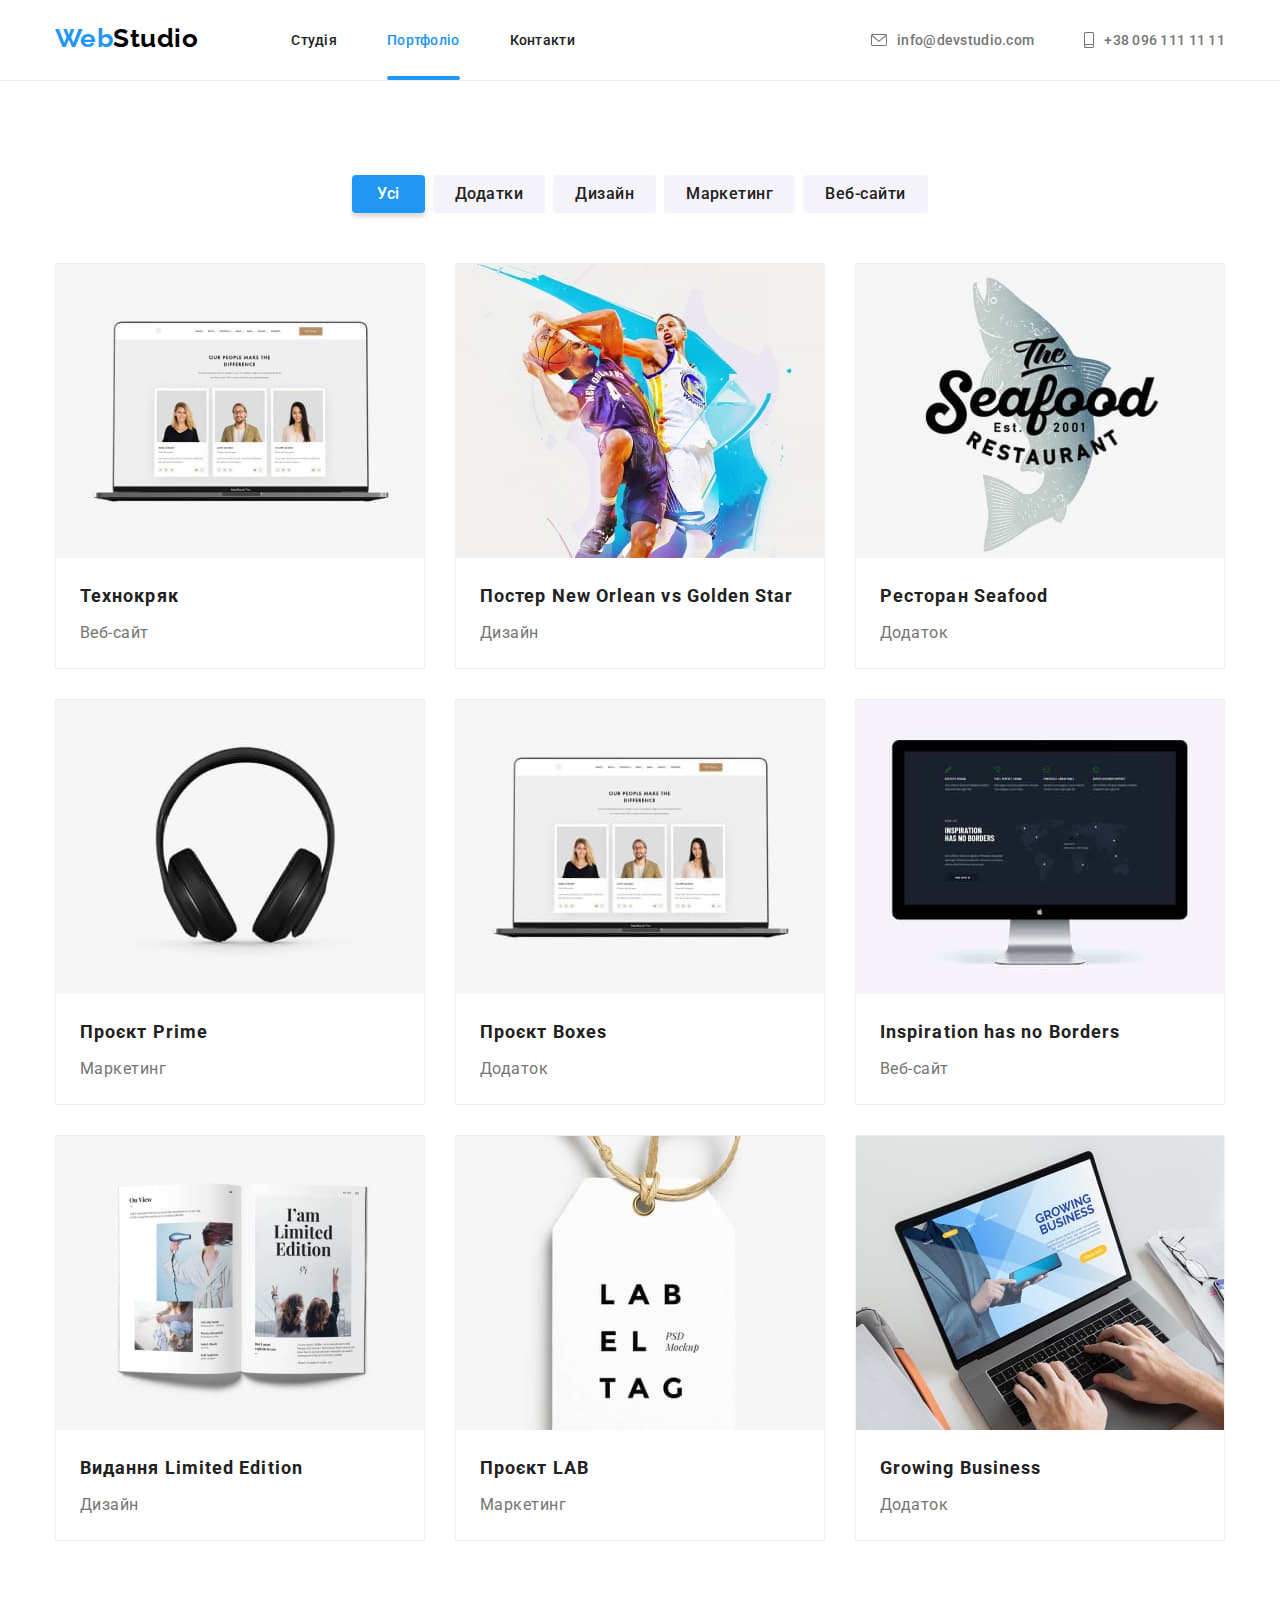
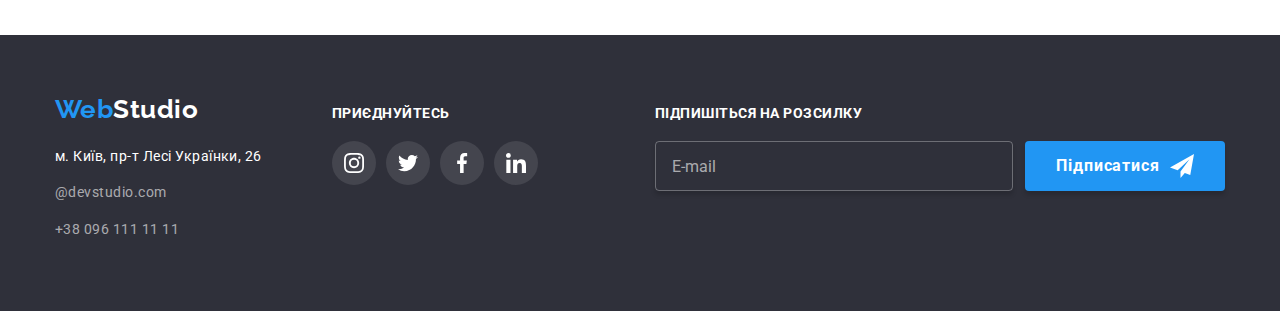
==== portfolio.html @ b6a20318 "Initial commit" ====
<!DOCTYPE html>
<html lang="uk">
  <head>
    <meta charset="UTF-8" />
    <meta name="viewport" content="width=device-width, initial-scale=1.0" />
    <title>Portfolio</title>
    <link rel="preconnect" href="https://fonts.googleapis.com" />
    <link rel="preconnect" href="https://fonts.gstatic.com" crossorigin />
    <link
      href="https://fonts.googleapis.com/css2?family=Montserrat:wght@400;700&family=Raleway:wght@700&family=Roboto:wght@400;500;700;900&display=swap"
      rel="stylesheet"
    />
    <link
      rel="stylesheet"
      href="https://cdnjs.cloudflare.com/ajax/libs/modern-normalize/2.0.0/modern-normalize.min.css"
    />
    <link rel="stylesheet" href="./css/styles.css" />
    <link rel="stylesheet" href="./css/main.min.css">
  </head>
  <body>
    <header class="header">
      <div class="container header__container">
        <nav class="header-nav">
          <a class="logo" href="">Web<span class="logo--dark">Studio</span></a>
          <ul class="header-nav__list list">
            <li class="header-nav__item">
              <a class="header-nav__link link" href="./index.html">Студія</a>
            </li>
            <li class="header-nav__item">
              <a class="header-nav__link link header-nav__link--current" href="./portfolio.html"
                >Портфоліо</a
              >
            </li>
            <li class="header-nav__item">
              <a class="header-nav__link link" href="">Контакти</a>
            </li>
          </ul>
        </nav>

        <ul class="header-address list">
          <li class="header-address__item">
            <a class="header-address__link link" href="mailto:info@devstudio.com"
              ><svg class="header-address__icon" width="16" height="12">
                <use href="./images/icons.svg#icon-envelope"></use></svg
              >info@devstudio.com</a
            >
          </li>
          <li class="header-address__item">
            <a class="header-address__link link" href="tel:+380961111111"
              ><svg class="header-address__icon" width="10" height="16">
                <use href="./images/icons.svg#icon-smartphone"></use></svg
              >+38 096 111 11 11</a
            >
          </li>
        </ul>
      </div>
    </header>
    <main>
      <!-- <h1>Portfolio</h1> -->

      <section class="benefits">
        <div class="container">
          <ul class="btn__list list">
            <li class="btn__item">
              <button type="button" class="btn btn--primary">Усі</button>
            </li>
            <li class="btn__item">
              <button type="button" class="btn btn--secondary">Додатки</button>
            </li>
            <li class="btn__item">
              <button type="button" class="btn btn--secondary">Дизайн</button>
            </li>
            <li class="btn__item">
              <button type="button" class="btn btn--secondary">Маркетинг</button>
            </li>
            <li class="btn__item">
              <button type="button" class="btn btn--secondary">Веб-сайти</button>
            </li>
          </ul>

          <ul class="benefits__list list">
            <li class="benefits__item">
              <a class="benefits__link link" href="">
                <div class="benefits__thumb">
                  <img src="./images/img(2-1).jpg" alt="Веб-сайт" width="370" />
                  <p class="benefits__thumb-text">
                    Ресурс пропонує комплексні пропозиції з різним рівнем
                    функціоналу та сервісів. Все це дозволить відвідувачу
                    отримати вичерпні відомості про компанію чи приватну особу.
                  </p>
                </div>
                <div class="benefits__title-group">
                  <h2 class="benefits__title">Технокряк</h2>
                  <p class="benefits__subtitle">Веб-сайт</p>
                </div>
              </a>
            </li>
            <li class="benefits__item">
              <a class="benefits__link link" href="">
                <div class="benefits__thumb">
                  <img src="./images/img(2-2).jpg" alt="Дизайн" width="370" />
                  <p class="benefits__thumb-text">
                    Ресурс пропонує комплексні пропозиції з різним рівнем
                    функціоналу та сервісів. Все це дозволить відвідувачу
                    отримати вичерпні відомості про компанію чи приватну особу.
                  </p>
                </div>

                <div class="benefits__title-group">
                  <h2 class="benefits__title">
                    Постер New Orlean vs Golden Star
                  </h2>
                  <p class="benefits__subtitle">Дизайн</p>
                </div>
              </a>
            </li>
            <li class="benefits__item">
              <a class="benefits__link link" href="">
                <div class="benefits__thumb">
                  <img src="./images/img(2-3).jpg" alt="Додаток" width="370" />
                  <p class="benefits__thumb-text">
                    Ресурс пропонує комплексні пропозиції з різним рівнем
                    функціоналу та сервісів. Все це дозволить відвідувачу
                    отримати вичерпні відомості про компанію чи приватну особу.
                  </p>
                </div>

                <div class="benefits__title-group">
                  <h2 class="benefits__title">Ресторан Seafood</h2>
                  <p class="benefits__subtitle">Додаток</p>
                </div>
              </a>
            </li>
            <li class="benefits__item">
              <a class="benefits__link link" href="">
                <div class="benefits__thumb">
                  <img
                    src="./images/img(2-4).jpg"
                    alt="Маркетинг"
                    width="370"
                  />
                  <p class="benefits__thumb-text">
                    Ресурс пропонує комплексні пропозиції з різним рівнем
                    функціоналу та сервісів. Все це дозволить відвідувачу
                    отримати вичерпні відомості про компанію чи приватну особу.
                  </p>
                </div>

                <div class="benefits__title-group">
                  <h2 class="benefits__title">Проєкт Prime</h2>
                  <p class="benefits__subtitle">Маркетинг</p>
                </div>
              </a>
            </li>
            <li class="benefits__item">
              <a class="benefits__link link" href="">
                <div class="benefits__thumb">
                  <img src="./images/img(2-5).jpg" alt="Додаток" width="370" />
                  <p class="benefits__thumb-text">
                    Ресурс пропонує комплексні пропозиції з різним рівнем
                    функціоналу та сервісів. Все це дозволить відвідувачу
                    отримати вичерпні відомості про компанію чи приватну особу.
                  </p>
                </div>

                <div class="benefits__title-group">
                  <h2 class="benefits__title">Проєкт Boxes</h2>
                  <p class="benefits__subtitle">Додаток</p>
                </div>
              </a>
            </li>
            <li class="benefits__item">
              <a class="benefits__link link" href="">
                <div class="benefits__thumb">
                  <img src="./images/img(2-6).jpg" alt="Веб-сайт" width="370" />
                  <p class="benefits__thumb-text">
                    Ресурс пропонує комплексні пропозиції з різним рівнем
                    функціоналу та сервісів. Все це дозволить відвідувачу
                    отримати вичерпні відомості про компанію чи приватну особу.
                  </p>
                </div>

                <div class="benefits__title-group">
                  <h2 class="benefits__title">Inspiration has no Borders</h2>
                  <p class="benefits__subtitle">Веб-сайт</p>
                </div>
              </a>
            </li>
            <li class="benefits__item">
              <a class="benefits__link link" href="">
                <div class="benefits__thumb">
                  <img src="./images/img(2-7).jpg" alt="Дизайн" width="370" />
                  <p class="benefits__thumb-text">
                    Ресурс пропонує комплексні пропозиції з різним рівнем
                    функціоналу та сервісів. Все це дозволить відвідувачу
                    отримати вичерпні відомості про компанію чи приватну особу.
                  </p>
                </div>

                <div class="benefits__title-group">
                  <h2 class="benefits__title">Видання Limited Edition</h2>
                  <p class="benefits__subtitle">Дизайн</p>
                </div>
              </a>
            </li>
            <li class="benefits__item">
              <a class="benefits__link link" href="">
                <div class="benefits__thumb">
                  <img
                    src="./images/img(2-8).jpg"
                    alt="Маркетинг"
                    width="370"
                  />
                  <p class="benefits__thumb-text">
                    Ресурс пропонує комплексні пропозиції з різним рівнем
                    функціоналу та сервісів. Все це дозволить відвідувачу
                    отримати вичерпні відомості про компанію чи приватну особу.
                  </p>
                </div>

                <div class="benefits__title-group">
                  <h2 class="benefits__title">Проєкт LAB</h2>
                  <p class="benefits__subtitle">Маркетинг</p>
                </div>
              </a>
            </li>
            <li class="benefits__item">
              <a class="benefits__link link" href="">
                <div class="benefits__thumb">
                  <img src="./images/img(2-9).jpg" alt="Додаток" width="370" />
                  <p class="benefits__thumb-text">
                    Ресурс пропонує комплексні пропозиції з різним рівнем
                    функціоналу та сервісів. Все це дозволить відвідувачу
                    отримати вичерпні відомості про компанію чи приватну особу.
                  </p>
                </div>

                <div class="benefits__title-group">
                  <h2 class="benefits__title">Growing Business</h2>
                  <p class="benefits__subtitle">Додаток</p>
                </div>
              </a>
            </li>
          </ul>
        </div>
      </section>
    </main>
    <!-- Footer -->
    <footer class="footer">
      <div class="container footer__container">
        <div class="footer-main">
          <a class="logo footer__logo" href="">Web<span class="logo--light">Studio</span></a>
          <address class="address">
            <p class="address__name">м. Київ, пр-т Лесі Українки, 26</p>
            <ul class="address__list list">
              <li class="address__item">
                <a class="address__link link" href="mailto:@devstudio.com"
                  >@devstudio.com</a
                >
              </li>
              <li class="address__item">
                <a class="address__link link" href="tel:+380961111111"
                  >+38 096 111 11 11</a
                >
              </li>
            </ul>
          </address>
        </div>
        <div class="social">
          <h2 class="uppertitle uppertitle--medium">приєднуйтесь</h2>
          <ul class="social__list list">
            <li class="social__item">
              <a
                href=""
                class="social__link social__link--dark link"
                target="_blank"
                rel="noopener noreferrer"
              >
                <svg class="social__icon social__icon--white " width="20" height="20">
                  <use href="./images/icons.svg#icon-instagram"></use>
                </svg>
              </a>
            </li>
            <li class="social__item">
              <a
                href=""
                class="social__link social__link--dark link"
                target="_blank"
                rel="noopener noreferrer"
              >
                <svg class="social__icon social__icon--white " width="20" height="20">
                  <use href="./images/icons.svg#icon-twitter"></use></svg
              ></a>
            </li>
            <li class="social__item">
              <a
                href=""
                class="social__link social__link--dark link"
                target="_blank"
                rel="noopener noreferrer"
              >
                <svg class="social__icon social__icon--white " width="20" height="20">
                  <use href="./images/icons.svg#icon-facebook"></use></svg
              ></a>
            </li>
            <li class="social__item">
              <a
                href=""
                class="social__link social__link--dark link"
                target="_blank"
                rel="noopener noreferrer"
              >
                <svg class="social__icon social__icon--white " width="20" height="20">
                  <use href="./images/icons.svg#icon-linkedin"></use></svg
              ></a>
            </li>
          </ul>
        </div>
        <form action="#" class="footer-form">
          <h2 class="uppertitle uppertitle--medium">Підпишіться на розсилку</h2>
          <div class="footer-form__input">
          <input type="text" name="email-input" placeholder="E-mail" class="footer-form__text" />
              <button class="footer-btn" type="submit">
                <span class="footer-btn__text">Підписатися</span><svg class="footer-btn__icon" width="24" height="24">
                <use href="./images/icons.svg#icon-send"></use>
              </svg></button>
          </div>
        </form>
      </div>
    </footer>
  </body>
</html>
---- css/main.min.css ----
:root{--bg-color: #ffffff;--primary-color: #212121;--secondary-color: #757575;--logo-color-black: #000000;--black-color-light: rgba(255, 255, 255, 0.6);--white-color: #ffffff;--accent-color: #2196f3;--bg-light-color: #f5f4fa;--bg-accent-color: #2196f3;--bg-dark-color: #2f303a;--bg-hero-color: #c4c4c4;--border-header-color: #ececec;--border-color: #eee;--icon-color-defoult: #afb1b8;--bg-footer-icon-color: rgba(255, 255, 255, 0.1);--overlay-benefits-color: rgba(33, 150, 243, 0.9);--border-modal-color: rgba(33, 33, 33, 0.2);--placeholder-color: rgba(117, 117, 117, 0.5);--btn-shadow-color: rgba(0, 0, 0, 0.15);--border-modal-color:rgba(0, 0, 0, 0.1);--bg-backdrop:rgba(0, 0, 0, 0.2)}html{-webkit-box-sizing:border-box;box-sizing:border-box}body{font-family:"Roboto",sans-serif;color:var(--primary-color);letter-spacing:.03em}.container{width:1200px;padding-left:15px;padding-right:15px;margin-right:auto;margin-left:auto}.footer__container{display:-webkit-box;display:-ms-flexbox;display:flex;-webkit-box-align:baseline;-ms-flex-align:baseline;align-items:baseline}img{display:block}.list{list-style:none;padding:0;margin:0}h1,h2,h3,h4,h5,h6,p,ul,input,textarea{padding:0;margin:0}.link{text-decoration:none}textarea,input{font-size:inherit;border:none}.logo{display:block;font-family:"Raleway",sans-serif;font-weight:700;font-size:26px;color:var(--accent-color);text-decoration:none;margin-top:0;padding-top:24px;padding-bottom:25px}.logo--dark{color:var(--logo-color-black)}.logo--light{color:var(--white-color)}.footer__logo{display:inline-block;margin-bottom:20px;margin-top:0;padding:0}.section-title{font-size:36px;text-align:center;margin-top:0;margin-bottom:50px}.uppertitle--medium{font-size:14px;text-transform:uppercase;color:var(--white-color);margin-bottom:20px;text-align:left}.uppertitle--medium-dark{font-size:14px;text-transform:uppercase;margin-top:0;margin-bottom:10px}.btn{display:inline-block;font-family:"Roboto",sans-serif;font-weight:700;font-size:16px;border-radius:4px;color:var(--white-color);background-color:var(--bg-accent-color);letter-spacing:.06em;height:50px;line-height:1.88;cursor:pointer;border:none}.btn--hero-btn{text-align:center;padding:10px 32px;min-width:216px;-webkit-box-shadow:0 4px 4px 0 var(--btn-shadow-color);box-shadow:0 4px 4px 0 var(--btn-shadow-color)}.btn--modal-btn{display:block;margin-left:auto;margin-right:auto;width:200px;padding:10px 52px;-webkit-box-shadow:0 4px 4px 0 var(--btn-shadow-color);box-shadow:0 4px 4px 0 var(--btn-shadow-color)}.modal-close{width:30px;height:30px;position:absolute;top:8px;right:8px;border-radius:50%;display:-webkit-box;display:-ms-flexbox;display:flex;margin-left:auto;margin-bottom:2px;-webkit-box-pack:center;-ms-flex-pack:center;justify-content:center;-webkit-box-align:center;-ms-flex-align:center;align-items:center;padding:0px;border-width:1px;border-color:var(--border-modal-color);background-color:var(--bg-color)}.modal-close__icon{fill:var(--logo-color-black);-webkit-transition:fill 250ms cubic-bezier(0.4, 0, 0.2, 1);transition:fill 250ms cubic-bezier(0.4, 0, 0.2, 1)}.modal-close:hover .modal-close__icon{fill:var(--accent-color)}.modal-close:focus .modal-close__icon{fill:var(--accent-color)}.btn--primary{height:38px;padding:6px 25px;font-weight:500;line-height:1.63;letter-spacing:.03em;background-color:var(--accent-color);-webkit-box-shadow:0 4px 4px 0 var(--btn-shadow-color);box-shadow:0 4px 4px 0 var(--btn-shadow-color)}.btn--secondary{height:38px;padding:6px 22px;font-weight:500;line-height:1.63;letter-spacing:.03em;color:var(--primary-color);background-color:var(--bg-light-color)}.btn__list{display:-webkit-box;display:-ms-flexbox;display:flex;-webkit-box-pack:center;-ms-flex-pack:center;justify-content:center;margin-bottom:50px}.btn__item{display:-webkit-box;display:-ms-flexbox;display:flex;-webkit-box-pack:center;-ms-flex-pack:center;justify-content:center;-ms-flex-wrap:wrap;flex-wrap:wrap;margin-right:8px}.btn__item:last-child{margin-right:0}.footer-btn{display:inline-block;display:-webkit-box;display:-ms-flexbox;display:flex;-webkit-box-pack:center;-ms-flex-pack:center;justify-content:center;-webkit-box-align:center;-ms-flex-align:center;align-items:center;cursor:pointer;background-color:var(--bg-accent-color);border:none;border-radius:4px;-webkit-box-shadow:0 4px 4px 0 var(--btn-shadow-color);box-shadow:0 4px 4px 0 var(--btn-shadow-color);min-width:200px;height:50px;outline:none;padding:10px 28px}.footer-btn__text{text-align:center;font-family:"Roboto",sans-serif;font-weight:700;font-size:16px;line-height:1.88;letter-spacing:.06em;margin-right:10px;color:var(--white-color)}.footer-btn__icon{top:13px;right:28px;fill:var(--white-color)}.social__list{display:-webkit-box;display:-ms-flexbox;display:flex;-webkit-box-pack:center;-ms-flex-pack:center;justify-content:center;gap:10px}.social__item{width:44px;height:44px}.social__link{width:100%;height:100%;border-radius:50%;display:-webkit-box;display:-ms-flexbox;display:flex;-webkit-box-align:center;-ms-flex-align:center;align-items:center;-webkit-box-pack:center;-ms-flex-pack:center;justify-content:center;-webkit-transition:background-color 250ms cubic-bezier(0.4, 0, 0.2, 1);transition:background-color 250ms cubic-bezier(0.4, 0, 0.2, 1)}.social__link:hover,.social__link:focus{background-color:var(--accent-color)}.social__link:hover .social__icon{fill:var(--white-color)}.social__link:focus .social__icon{background-color:var(--accent-color);fill:var(--white-color)}.social__link--dark{background-color:var(--bg-footer-icon-color);-webkit-transition:background-color 250ms cubic-bezier(0.4, 0, 0.2, 1);transition:background-color 250ms cubic-bezier(0.4, 0, 0.2, 1)}.social__icon{fill:var(--icon-color-defoult);-webkit-transition:fill 250ms cubic-bezier(0.4, 0, 0.2, 1);transition:fill 250ms cubic-bezier(0.4, 0, 0.2, 1)}.social__icon--white{fill:var(--white-color)}.header-nav{display:-webkit-box;display:-ms-flexbox;display:flex}.header-nav__list{display:-webkit-box;display:-ms-flexbox;display:flex;margin-left:93px}.header-nav__link{display:block;color:inherit;font-size:14px;font-weight:500;letter-spacing:.02em;padding-top:32px;padding-bottom:32px;-webkit-transition:color 250ms cubic-bezier(0.4, 0, 0.2, 1);transition:color 250ms cubic-bezier(0.4, 0, 0.2, 1)}.header-nav__item{margin-right:50px}.header-nav__item:last-child{margin-right:0}.header-nav__link--current{display:block;position:relative;color:var(--accent-color)}.header-nav__link--current::after{content:" ";position:absolute;left:0;bottom:0;display:block;width:100%;height:4px;border-radius:2px;background-color:var(--accent-color)}.header-nav__link:hover{color:var(--accent-color)}.header-nav__link:focus{color:var(--accent-color)}.footer-form{margin-left:auto}.footer-form__input{display:-webkit-box;display:-ms-flexbox;display:flex}.footer-form__text{width:358px;height:50px;outline:rgba(0,0,0,0);border:1px solid rgba(255,255,255,.3);border-radius:4px;width:358px;height:50px;padding:16px;-webkit-box-shadow:0 4px 4px 0 var(--btn-shadow-color);box-shadow:0 4px 4px 0 var(--btn-shadow-color);background:rgba(33,150,243,0);margin:0;margin-right:12px;font-weight:400;font-size:16px;line-height:1.25;color:var(--white-color);-webkit-transition:border-color 250ms cubic-bezier(0.4, 0, 0.2, 1);transition:border-color 250ms cubic-bezier(0.4, 0, 0.2, 1)}.footer-form__text::-webkit-input-placeholder{color:var(--black-color-light)}.footer-form__text::-moz-placeholder{color:var(--black-color-light)}.footer-form__text:-ms-input-placeholder{color:var(--black-color-light)}.footer-form__text::-ms-input-placeholder{color:var(--black-color-light)}.footer-form__text::placeholder{color:var(--black-color-light)}.footer-form__text:focus{border-color:var(--white-color)}.footer-form__text:hover{border-color:var(--white-color)}.backdrop{position:fixed;top:0;width:100%;height:100%;background:var(--bg-backdrop);-webkit-transition:opacity 300ms linear,visibility 300ms linear;transition:opacity 300ms linear,visibility 300ms linear}.backdrop.is-hidden .modal{-webkit-transform:translate(-50%, -50%) scale(0);transform:translate(-50%, -50%) scale(0)}.is-hidden{visibility:none;opacity:0;pointer-events:none}.modal{position:absolute;top:50%;left:50%;-webkit-transform:translate(-50%, -50%) scale(1);transform:translate(-50%, -50%) scale(1);-webkit-transition:-webkit-transform 300ms linear;transition:-webkit-transform 300ms linear;transition:transform 300ms linear;transition:transform 300ms linear, -webkit-transform 300ms linear;border-radius:4px;width:528px;-webkit-box-shadow:0 2px 1px 0 rgba(0,0,0,.2),0 1px 1px 0 rgba(0,0,0,.14),0 1px 3px 0 rgba(0,0,0,.12);box-shadow:0 2px 1px 0 rgba(0,0,0,.2),0 1px 1px 0 rgba(0,0,0,.14),0 1px 3px 0 rgba(0,0,0,.12);background:var(--bg-color)}.modal-form{display:block;width:100%;padding:40px 40px}.modal-form__label{display:block;font-weight:400;font-size:12px;letter-spacing:.01em;color:var(--secondary-color);margin-bottom:4px}.modal-form__input{height:40px;display:block;text-align:center;border:1px solid var(--border-modal-color);border-radius:4px;width:100%;padding-top:11px;padding-bottom:11px;padding-left:42px;padding-right:12px;outline:rgba(0,0,0,0);-webkit-transition:border-color 250ms cubic-bezier(0.4, 0, 0.2, 1);transition:border-color 250ms cubic-bezier(0.4, 0, 0.2, 1);margin-bottom:10px}.modal-form__field{position:relative}.modal-form__icon{position:absolute;display:inline-block;top:50%;left:12px;-webkit-transform:translateY(-50%);transform:translateY(-50%);-webkit-transition:fill 250ms cubic-bezier(0.4, 0, 0.2, 1);transition:fill 250ms cubic-bezier(0.4, 0, 0.2, 1)}.modal-form__input:hover+.modal-form__icon{fill:var(--bg-accent-color)}.modal-form__input:focus+.modal-form__icon{fill:var(--bg-accent-color)}.modal-form__input:focus,.modal-form__comment:focus{border-color:var(--bg-accent-color)}.modal-form__input:hover,.modal-form__comment:hover{border-color:var(--bg-accent-color)}.modal-form__input::-webkit-input-placeholder, .modal-form__comment::-webkit-input-placeholder{font-weight:400;font-size:12px;letter-spacing:.01em;color:var(--placeholder-color)}.modal-form__input::-moz-placeholder, .modal-form__comment::-moz-placeholder{font-weight:400;font-size:12px;letter-spacing:.01em;color:var(--placeholder-color)}.modal-form__input:-ms-input-placeholder, .modal-form__comment:-ms-input-placeholder{font-weight:400;font-size:12px;letter-spacing:.01em;color:var(--placeholder-color)}.modal-form__input::-ms-input-placeholder, .modal-form__comment::-ms-input-placeholder{font-weight:400;font-size:12px;letter-spacing:.01em;color:var(--placeholder-color)}.modal-form__input::placeholder,.modal-form__comment::placeholder{font-weight:400;font-size:12px;letter-spacing:.01em;color:var(--placeholder-color)}.modal-form__comment{border:1px solid var(--border-modal-color);border-radius:4px;width:100%;min-height:120px;resize:none;padding:12px 16px;outline:rgba(0,0,0,0);margin-bottom:20px}.modal-form__policy{position:relative;display:-webkit-box;display:-ms-flexbox;display:flex;-webkit-box-align:center;-ms-flex-align:center;align-items:center;margin-left:13px;margin-bottom:30px}.modal-form__check-text{display:block;font-weight:400;font-size:14px;line-height:1.71;letter-spacing:.03em;color:var(--secondary-color)}.modal-form__check-conditions{display:inline-block;text-decoration:underline;-webkit-text-decoration-skip-ink:none;text-decoration-skip-ink:none;color:var(--accent-color);font-weight:400;font-size:14px;line-height:1.71;letter-spacing:.03em}.modal-title{display:block;font-size:20px;text-align:center;margin-bottom:12px}.chechbox-text{display:inline-block}.checkbox{position:absolute;-webkit-appearance:none;-moz-appearance:none;appearance:none}.checkbox:focus+.ckeckbox-icon{border-color:var(--accent-color)}.checkbox:hover+.ckeckbox-icon{border-color:var(--accent-color)}.checkbox:checked+.ckeckbox-icon{background-color:var(--bg-accent-color);border-color:var(--accent-color)}.ckeckbox-icon{width:16px;height:15px;background-color:var(--white-color);border:2px solid var(--primary-color);border-radius:2px;margin-right:7px;fill:var(--white-color);-webkit-transition:border-color 250ms cubic-bezier(0.4, 0, 0.2, 1);transition:border-color 250ms cubic-bezier(0.4, 0, 0.2, 1)}.header{background-color:var(--bg-color);border-bottom:1px solid var(--border-header-color)}.header__container{display:-webkit-box;display:-ms-flexbox;display:flex;-webkit-box-align:center;-ms-flex-align:center;align-items:center}.header-address{display:-webkit-box;display:-ms-flexbox;display:flex;margin-left:auto}.header-address__item{display:-webkit-box;display:-ms-flexbox;display:flex;margin-right:50px}.header-address__item:last-child{margin-right:0}.header-address__icon{margin-right:10px;fill:var(--secondary-color);-webkit-transition:fill 250ms cubic-bezier(0.4, 0, 0.2, 1);transition:fill 250ms cubic-bezier(0.4, 0, 0.2, 1)}.header-address__link:hover .header-address__icon,.header-address__link:focus .header-address__icon{fill:var(--accent-color)}.header-address__link:hover,.header-address__link:focus{color:var(--accent-color)}.header-address__link{display:-webkit-box;display:-ms-flexbox;display:flex;color:var(--secondary-color);font-size:14px;font-weight:500;letter-spacing:.02em;margin:0;padding-top:32px;padding-bottom:32px;-webkit-box-align:center;-ms-flex-align:center;align-items:center;-webkit-transition:color 250ms cubic-bezier(0.4, 0, 0.2, 1);transition:color 250ms cubic-bezier(0.4, 0, 0.2, 1)}.hero{width:1600px;margin:0 auto;background-color:var(--bg-dark-color);text-align:center;padding-bottom:200px;padding-top:200px;background-image:-webkit-gradient(linear, left top, right top, from(rgba(47, 48, 58, 0.4)), to(rgba(47, 48, 58, 0.4))),url(../images/hero\ bg-img.jpg);background-image:linear-gradient(to right, rgba(47, 48, 58, 0.4), rgba(47, 48, 58, 0.4)),url(../images/hero\ bg-img.jpg);background-repeat:no-repeat;background-position:center}.hero__title{font-weight:900;font-size:44px;line-height:1.36;letter-spacing:.06em;text-transform:uppercase;text-align:center;color:var(--white-color);margin-top:0;margin-bottom:30px;max-width:696px;margin-right:auto;margin-left:auto}.features{padding-top:94px;padding-bottom:94px}.features__list{display:-webkit-box;display:-ms-flexbox;display:flex}.features__item{width:270px;margin-right:30px}.features__text{font-size:14px;line-height:1.71;color:var(--secondary-color);padding-top:0;padding-bottom:0;margin:0}.features__img{display:-webkit-box;display:-ms-flexbox;display:flex;width:270px;height:120px;margin-bottom:30px;-webkit-box-pack:center;-ms-flex-pack:center;justify-content:center;-webkit-box-align:center;-ms-flex-align:center;align-items:center;background-color:var(--bg-light-color)}.features__item:last-child{margin-right:0}.work{margin:0 auto;padding-bottom:94px}.work__list{display:-webkit-box;display:-ms-flexbox;display:flex}.work__item{margin-right:30px}.work__item:last-child{margin-right:0}.work__thumb{position:relative;display:-webkit-box;display:-ms-flexbox;display:flex;-webkit-box-pack:center;-ms-flex-pack:center;justify-content:center}.work__label{display:block;font-size:14px;text-transform:uppercase;-webkit-box-pack:center;-ms-flex-pack:center;justify-content:center;text-align:center;color:var(--white-color);padding-bottom:27px;position:absolute;bottom:0}.work__thumb::before{content:"";display:-webkit-box;display:-ms-flexbox;display:flex;width:100%;height:70px;background:rgba(47,48,58,.8);position:absolute;left:0;bottom:0}.team{margin:0 auto;background-color:var(--bg-light-color);padding-top:94px;padding-bottom:94px}.team__list{display:-webkit-box;display:-ms-flexbox;display:flex;text-align:center;margin-right:auto;margin-left:auto}.team__item{margin-right:30px;border-radius:0 0 4px 4px;-webkit-box-shadow:0 2px 1px 0 rgba(0,0,0,.2),0 1px 1px 0 rgba(0,0,0,.14),0 1px 3px 0 rgba(0,0,0,.12);box-shadow:0 2px 1px 0 rgba(0,0,0,.2),0 1px 1px 0 rgba(0,0,0,.14),0 1px 3px 0 rgba(0,0,0,.12);background:var(--white-color)}.team__item:last-child{margin-right:0}.team__position{padding-top:30px;padding-bottom:30px}.team__name{font-size:inherit;font-weight:500;text-align:center;margin-top:0;margin-bottom:10px;padding-top:0;padding-right:0}.team__title{display:block;text-align:center;color:var(--secondary-color);font-size:inherit;margin-top:0;margin-bottom:16px}.customers{padding-top:94px;padding-bottom:94px}.customers__list{display:-webkit-box;display:-ms-flexbox;display:flex;-webkit-box-pack:center;-ms-flex-pack:center;justify-content:center;gap:30px}.customers__item{width:170px;height:92px}.customers__link{width:100%;height:100%;display:-webkit-box;display:-ms-flexbox;display:flex;-webkit-box-pack:center;-ms-flex-pack:center;justify-content:center;-webkit-box-align:center;-ms-flex-align:center;align-items:center;border:1px solid var(--icon-color-defoult);border-radius:4px;-webkit-transition:border-color 250ms cubic-bezier(0.4, 0, 0.2, 1);transition:border-color 250ms cubic-bezier(0.4, 0, 0.2, 1)}.customers__icon{width:106px;height:60px;fill:var(--icon-color-defoult);-webkit-transition:fill 250ms cubic-bezier(0.4, 0, 0.2, 1);transition:fill 250ms cubic-bezier(0.4, 0, 0.2, 1)}.customers__link:hover,.customers__link:focus{border-color:var(--accent-color)}.customers__link:hover .customers__icon,.customers__link:focus .customers__icon{fill:var(--accent-color)}.benefits{background-color:var(--bg-color);margin-left:auto;margin-right:auto;padding-top:94px;padding-bottom:94px}.benefits__list{display:-webkit-box;display:-ms-flexbox;display:flex;-webkit-box-pack:center;-ms-flex-pack:center;justify-content:center;-ms-flex-wrap:wrap;flex-wrap:wrap}.benefits__item{margin-right:30px;margin-bottom:30px;width:calc((100% - 60px)/3)}.benefits__link{display:block;-webkit-box-align:center;-ms-flex-align:center;align-items:center;border:1px solid var(--border-color);width:370px;background:var(--bg-color);-webkit-transition:-webkit-box-shadow 250ms cubic-bezier(0.4, 0, 0.2, 1);transition:-webkit-box-shadow 250ms cubic-bezier(0.4, 0, 0.2, 1);transition:box-shadow 250ms cubic-bezier(0.4, 0, 0.2, 1);transition:box-shadow 250ms cubic-bezier(0.4, 0, 0.2, 1), -webkit-box-shadow 250ms cubic-bezier(0.4, 0, 0.2, 1);border-right:1px solid var(--border-color);border-bottom:1px solid var(--border-color);border-left:1px solid var(--border-color)}.benefits__link:hover{-webkit-box-shadow:1px 4px 6px 0 rgba(0,0,0,.16),0 4px 4px 0 rgba(0,0,0,.06),0 1px 1px 0 rgba(0,0,0,.12);box-shadow:1px 4px 6px 0 rgba(0,0,0,.16),0 4px 4px 0 rgba(0,0,0,.06),0 1px 1px 0 rgba(0,0,0,.12)}.benefits__item:nth-child(3n){margin-right:0}.benefits__item:nth-last-child(-n+3){margin-bottom:0}.benefits__title{color:var(--primary-color);font-size:18px;line-height:2;letter-spacing:.06em;margin-bottom:4px}.benefits__subtitle{font-size:16px;line-height:1.88;color:var(--secondary-color);font-weight:400}.benefits__thumb{position:relative;overflow:hidden}.benefits__thumb-text{position:absolute;top:0;left:0;-webkit-transform:translateY(100%);transform:translateY(100%);-webkit-transition:-webkit-transform 250ms cubic-bezier(0.4, 0, 0.2, 1);transition:-webkit-transform 250ms cubic-bezier(0.4, 0, 0.2, 1);transition:transform 250ms cubic-bezier(0.4, 0, 0.2, 1);transition:transform 250ms cubic-bezier(0.4, 0, 0.2, 1), -webkit-transform 250ms cubic-bezier(0.4, 0, 0.2, 1);font-size:18px;line-height:1.56;color:#fff;padding:63px 24px;background:var(--overlay-benefits-color);height:100%}.benefits__item:hover .benefits__thumb-text{-webkit-transform:translateY(0);transform:translateY(0)}.benefits__title-group{padding:20px 24px}.footer{display:-webkit-box;display:-ms-flexbox;display:flex;margin:0 auto;background-color:var(--bg-dark-color);padding-top:60px;padding-bottom:60px}.address{font-style:normal;font-weight:400;line-height:1.71}.address__name{color:var(--white-color);font-size:14px;line-height:1.71;margin-bottom:9px;margin-top:0;padding-top:0;padding-bottom:0}.address__link{color:var(--black-color-light);font-size:14px;font-weight:400;line-height:1.71;padding-top:0;padding-bottom:0}.address__item{margin-bottom:9px}.address__item__item:last-child{-webkit-margin-after:0;margin-block-end:0}.footer-main{margin-right:70px}/*# sourceMappingURL=main.min.css.map */
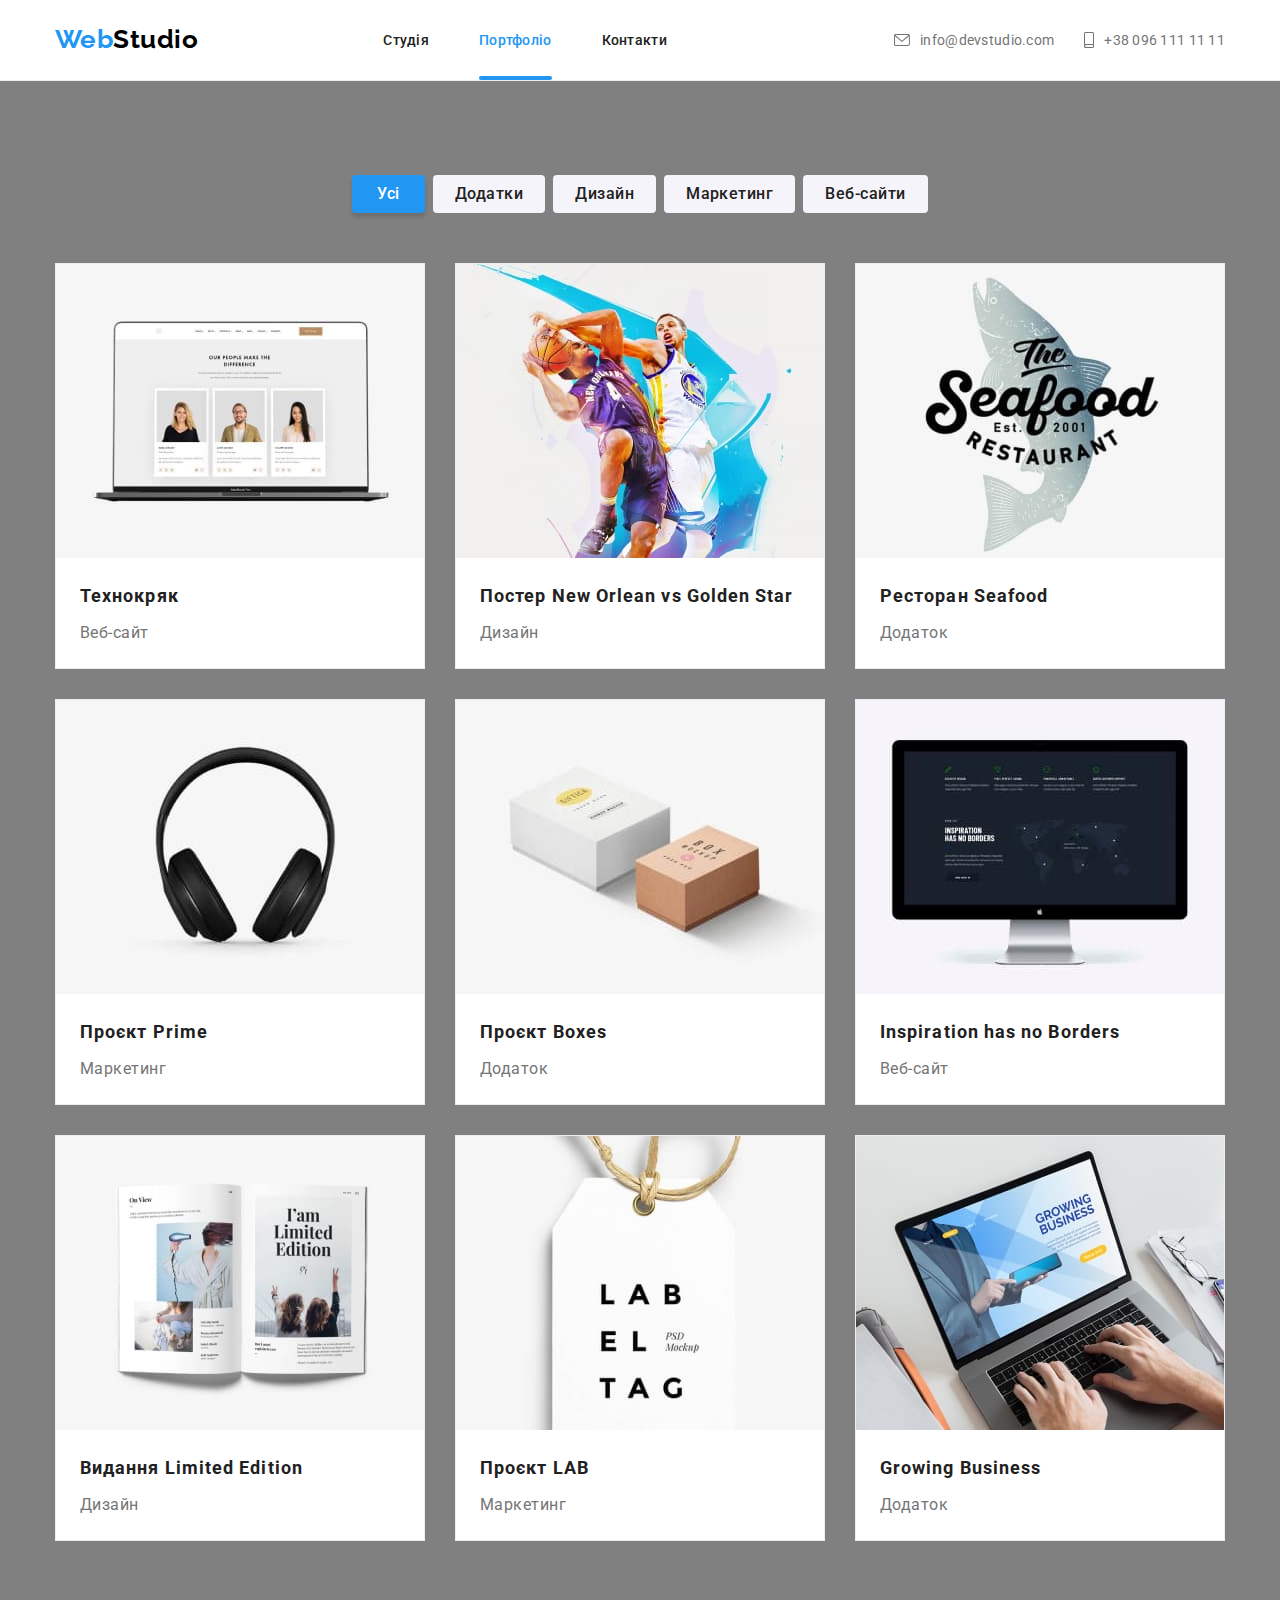
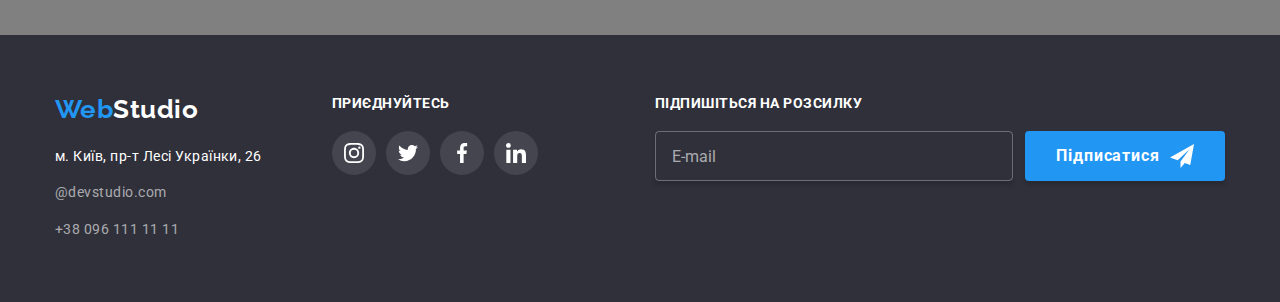
==== commit 5fb474a8: "hw-08" ====
--- a/portfolio.html
+++ b/portfolio.html
@@ -14,45 +14,100 @@
       rel="stylesheet"
       href="https://cdnjs.cloudflare.com/ajax/libs/modern-normalize/2.0.0/modern-normalize.min.css"
     />
-    <link rel="stylesheet" href="./css/styles.css" />
-    <link rel="stylesheet" href="./css/main.min.css">
+    <link rel="stylesheet" href="./css/main.min.css" />
   </head>
   <body>
+
     <header class="header">
       <div class="container header__container">
-        <nav class="header-nav">
+        <nav class="navygation">
           <a class="logo" href="">Web<span class="logo--dark">Studio</span></a>
-          <ul class="header-nav__list list">
-            <li class="header-nav__item">
-              <a class="header-nav__link link" href="./index.html">Студія</a>
-            </li>
-            <li class="header-nav__item">
-              <a class="header-nav__link link header-nav__link--current" href="./portfolio.html"
-                >Портфоліо</a
-              >
-            </li>
-            <li class="header-nav__item">
-              <a class="header-nav__link link" href="">Контакти</a>
-            </li>
-          </ul>
-        </nav>
-
-        <ul class="header-address list">
-          <li class="header-address__item">
-            <a class="header-address__link link" href="mailto:info@devstudio.com"
-              ><svg class="header-address__icon" width="16" height="12">
-                <use href="./images/icons.svg#icon-envelope"></use></svg
-              >info@devstudio.com</a
+          <button
+            type="button"
+            class="navygation__menu-button"
+            aria-expanded="false"
+            aria-controls="menu-container"
+            data-menu-button
+          >
+            <svg
+              class="navygation__icon"
+              width="40"
+              height="40"
+              aria-label="Перемикач мобільного меню"
             >
-          </li>
-          <li class="header-address__item">
-            <a class="header-address__link link" href="tel:+380961111111"
-              ><svg class="header-address__icon" width="10" height="16">
-                <use href="./images/icons.svg#icon-smartphone"></use></svg
-              >+38 096 111 11 11</a
-            >
-          </li>
-        </ul>
+              <use
+                class="navygation__icon-header-close"
+                href="./images/icons.svg#icon-header-close"
+              ></use>
+              <use
+                class="navygation__icon-header-menu"
+                href="./images/icons.svg#icon-header-menu"
+              ></use>
+            </svg>
+          </button>
+
+          <div class="menu-container" id="menu-container" data-menu>
+            <div class="header-nav">
+              <ul class="header-nav__list list">
+                <li class="header-nav__item">
+                  <a class="header-nav__link link" href="./index.html"
+                    >Студія</a
+                  >
+                </li>
+                <li class="header-nav__item">
+                  <a
+                    class="header-nav__link link header-nav__link--current"
+                    href="./portfolio.html"
+                    >Портфоліо</a
+                  >
+                </li>
+                <li class="header-nav__item">
+                  <a class="header-nav__link link" href="">Контакти</a>
+                </li>
+              </ul>
+            </div>
+            <div class="header-address">
+              <ul class="header-address__list list">
+                <li class="header-address__item">
+                  <a
+                    class="header-address__link link"
+                    href="mailto:info@devstudio.com"
+                    ><svg class="header-address__icon" width="16" height="12">
+                      <use href="./images/icons.svg#icon-envelope"></use></svg
+                    >info@devstudio.com</a
+                  >
+                </li>
+                <li class="header-address__item">
+                  <a class="header-address__link link header-address__link--accent" href="tel:+380961111111"
+                    ><svg class="header-address__icon" width="10" height="16">
+                      <use href="./images/icons.svg#icon-smartphone"></use></svg
+                    >+38 096 111 11 11</a
+                  >
+                </li>
+              </ul>
+            </div>
+            <ul class="social-list list">
+              <li class="social-list__item">
+                <a class="social-list__link link" href="Instagram">
+                  Instagram<span class="social-list__separator">|</span></a
+                >
+              </li>
+              <li class="social-list__item">
+                <a class="social-list__link link" href="Twitter">
+                  Twitter<span class="social-list__separator">|</span></a
+                >
+              </li>
+              <li class="social-list__item">
+                <a class="social-list__link link" href=" Facebook">
+                  Facebook<span class="social-list__separator">|</span></a
+                >
+              </li>
+              <li class="social-list__item">
+                <a class="social-list__link link" href="LinkedIn"> LinkedIn</a>
+              </li>
+            </ul>
+          </div>
+        </nav> 
       </div>
     </header>
     <main>
@@ -71,10 +126,14 @@
               <button type="button" class="btn btn--secondary">Дизайн</button>
             </li>
             <li class="btn__item">
-              <button type="button" class="btn btn--secondary">Маркетинг</button>
+              <button type="button" class="btn btn--secondary">
+                Маркетинг
+              </button>
             </li>
             <li class="btn__item">
-              <button type="button" class="btn btn--secondary">Веб-сайти</button>
+              <button type="button" class="btn btn--secondary">
+                Веб-сайти
+              </button>
             </li>
           </ul>
 
@@ -82,7 +141,15 @@
             <li class="benefits__item">
               <a class="benefits__link link" href="">
                 <div class="benefits__thumb">
-                  <img src="./images/img(2-1).jpg" alt="Веб-сайт" width="370" />
+                  <img class="benefits__image"
+                  srcset="
+                  ./images/mobile/img(2-1)-M.jpg     1x,
+                  ./images/mobile/img(2-1)-2x-M.jpg  2x,
+                  ./images/tab/img(2-1)-T.jpg        1x,
+                  ./images/tab/img(2-1)-2x-T.jpg     2x,
+                  ./images/desktop/img(2-1)-D.jpg    1x,
+                  ./images/desktop/img(2-1)-2x-D.jpg 2x"
+                 src="./images/img(2-1)-M.jpg" alt="Веб-сайт" width="370" />
                   <p class="benefits__thumb-text">
                     Ресурс пропонує комплексні пропозиції з різним рівнем
                     функціоналу та сервісів. Все це дозволить відвідувачу
@@ -98,7 +165,16 @@
             <li class="benefits__item">
               <a class="benefits__link link" href="">
                 <div class="benefits__thumb">
-                  <img src="./images/img(2-2).jpg" alt="Дизайн" width="370" />
+                  <img class="benefits__image"
+                  srcset="
+                  ./images/mobile/img(2-2)-M.jpg     1x,
+                  ./images/mobile/img(2-2)-2x-M.jpg  2x,
+                  ./images/tab/img(2-2)-T.jpg        1x,
+                  ./images/tab/img(2-2)-2x-T.jpg     2x,
+                  ./images/desktop/img(2-2)-D.jpg    1x,
+                  ./images/desktop/img(2-2)-2x-D.jpg 2x"
+                  src="./images/img(2-2)-M.jpg" alt="Дизайн"
+                  width="370" />
                   <p class="benefits__thumb-text">
                     Ресурс пропонує комплексні пропозиції з різним рівнем
                     функціоналу та сервісів. Все це дозволить відвідувачу
@@ -117,7 +193,14 @@
             <li class="benefits__item">
               <a class="benefits__link link" href="">
                 <div class="benefits__thumb">
-                  <img src="./images/img(2-3).jpg" alt="Додаток" width="370" />
+                  <img class="benefits__image"
+                  srcset="
+                  ./images/mobile/img(2-3)-M.jpg     1x,
+                  ./images/mobile/img(2-3)-2x-M.jpg  2x,
+                  ./images/tab/img(2-3)-T.jpg        1x,
+                  ./images/tab/img(2-3)-2x-T.jpg     2x,
+                  ./images/desktop/img(2-3)-D.jpg    1x,
+                  ./images/desktop/img(2-3)-2x-D.jpg 2x" src="./images/img(2-3)-M.jpg" alt="Додаток" width="370" />
                   <p class="benefits__thumb-text">
                     Ресурс пропонує комплексні пропозиції з різним рівнем
                     функціоналу та сервісів. Все це дозволить відвідувачу
@@ -134,8 +217,15 @@
             <li class="benefits__item">
               <a class="benefits__link link" href="">
                 <div class="benefits__thumb">
-                  <img
-                    src="./images/img(2-4).jpg"
+                  <img class="benefits__image"
+                  srcset="
+                  ./images/mobile/img(2-4)-M.jpg     1x,
+                  ./images/mobile/img(2-4)-2x-M.jpg  2x,
+                  ./images/tab/img(2-4)-T.jpg        1x,
+                  ./images/tab/img(2-4)-2x-T.jpg     2x,
+                  ./images/desktop/img(2-4)-D.jpg    1x,
+                  ./images/desktop/img(2-4)-2x-D.jpg 2x"
+                    src="./images/img(2-4)-M.jpg"
                     alt="Маркетинг"
                     width="370"
                   />
@@ -155,7 +245,14 @@
             <li class="benefits__item">
               <a class="benefits__link link" href="">
                 <div class="benefits__thumb">
-                  <img src="./images/img(2-5).jpg" alt="Додаток" width="370" />
+                  <img class="benefits__image"
+                  srcset="
+                  ./images/mobile/img(2-5)-M.jpg     1x,
+                  ./images/mobile/img(2-5)-2x-M.jpg  2x,
+                  ./images/tab/img(2-5)-T.jpg        1x,
+                  ./images/tab/img(2-5)-2x-T.jpg     2x,
+                  ./images/desktop/img(2-5)-D.jpg    1x,
+                  ./images/desktop/img(2-5)-2x-D.jpg 2x" src="./images/img(2-5)-M.jpg" alt="Додаток" width="370" />
                   <p class="benefits__thumb-text">
                     Ресурс пропонує комплексні пропозиції з різним рівнем
                     функціоналу та сервісів. Все це дозволить відвідувачу
@@ -172,7 +269,15 @@
             <li class="benefits__item">
               <a class="benefits__link link" href="">
                 <div class="benefits__thumb">
-                  <img src="./images/img(2-6).jpg" alt="Веб-сайт" width="370" />
+                  <img class="benefits__image" 
+                  srcset="
+                  ./images/mobile/img(2-6)-M.jpg     1x,
+                  ./images/mobile/img(2-6)-2x-M.jpg  2x,
+                  ./images/tab/img(2-6)-T.jpg        1x,
+                  ./images/tab/img(2-6)-2x-T.jpg     2x,
+                  ./images/desktop/img(2-6)-D.jpg    1x,
+                  ./images/desktop/img(2-6)-2x-D.jpg 2x" 
+                  src="./images/img(2-6)-M.jpg" alt="Веб-сайт" width="370" />
                   <p class="benefits__thumb-text">
                     Ресурс пропонує комплексні пропозиції з різним рівнем
                     функціоналу та сервісів. Все це дозволить відвідувачу
@@ -189,7 +294,14 @@
             <li class="benefits__item">
               <a class="benefits__link link" href="">
                 <div class="benefits__thumb">
-                  <img src="./images/img(2-7).jpg" alt="Дизайн" width="370" />
+                  <img class="benefits__image" 
+                  srcset="
+                  ./images/mobile/img(2-7)-M.jpg     1x,
+                  ./images/mobile/img(2-7)-2x-M.jpg  2x,
+                  ./images/tab/img(2-7)-T.jpg        1x,
+                  ./images/tab/img(2-7)-2x-T.jpg     2x,
+                  ./images/desktop/img(2-7)-D.jpg    1x,
+                  ./images/desktop/img(2-7)-2x-D.jpg 2x"src="./images/img(2-7)-M.jpg" alt="Дизайн" width="370" />
                   <p class="benefits__thumb-text">
                     Ресурс пропонує комплексні пропозиції з різним рівнем
                     функціоналу та сервісів. Все це дозволить відвідувачу
@@ -206,8 +318,15 @@
             <li class="benefits__item">
               <a class="benefits__link link" href="">
                 <div class="benefits__thumb">
-                  <img
-                    src="./images/img(2-8).jpg"
+                  <img class="benefits__image"
+                  srcset="
+                  ./images/mobile/img(2-8)-M.jpg     1x,
+                  ./images/mobile/img(2-8)-2x-M.jpg  2x,
+                  ./images/tab/img(2-8)-T.jpg        1x,
+                  ./images/tab/img(2-8)-2x-T.jpg     2x,
+                  ./images/desktop/img(2-8)-D.jpg    1x,
+                  ./images/desktop/img(2-8)-2x-D.jpg 2x"
+                    src="./images/img(2-8)-M.jpg"
                     alt="Маркетинг"
                     width="370"
                   />
@@ -227,7 +346,14 @@
             <li class="benefits__item">
               <a class="benefits__link link" href="">
                 <div class="benefits__thumb">
-                  <img src="./images/img(2-9).jpg" alt="Додаток" width="370" />
+                  <img class="benefits__image" 
+                  srcset="
+                  ./images/mobile/img(2-9)-M.jpg     1x,
+                  ./images/mobile/img(2-9)-2x-M.jpg  2x,
+                  ./images/tab/img(2-9)-T.jpg        1x,
+                  ./images/tab/img(2-9)-2x-T.jpg     2x,
+                  ./images/desktop/img(2-9)-D.jpg    1x,
+                  ./images/desktop/img(2-9)-2x-D.jpg 2x" src="./images/img(2-9)-M.jpg" alt="Додаток" width="370" />
                   <p class="benefits__thumb-text">
                     Ресурс пропонує комплексні пропозиції з різним рівнем
                     функціоналу та сервісів. Все це дозволить відвідувачу
@@ -248,8 +374,11 @@
     <!-- Footer -->
     <footer class="footer">
       <div class="container footer__container">
+        <div class="footer-nav">
         <div class="footer-main">
-          <a class="logo footer__logo" href="">Web<span class="logo--light">Studio</span></a>
+          <a class="logo footer__logo" href=""
+            >Web<span class="logo--light">Studio</span></a
+          >
           <address class="address">
             <p class="address__name">м. Київ, пр-т Лесі Українки, 26</p>
             <ul class="address__list list">
@@ -276,7 +405,11 @@
                 target="_blank"
                 rel="noopener noreferrer"
               >
-                <svg class="social__icon social__icon--white " width="20" height="20">
+                <svg
+                  class="social__icon social__icon--white"
+                  width="20"
+                  height="20"
+                >
                   <use href="./images/icons.svg#icon-instagram"></use>
                 </svg>
               </a>
@@ -288,7 +421,11 @@
                 target="_blank"
                 rel="noopener noreferrer"
               >
-                <svg class="social__icon social__icon--white " width="20" height="20">
+                <svg
+                  class="social__icon social__icon--white"
+                  width="20"
+                  height="20"
+                >
                   <use href="./images/icons.svg#icon-twitter"></use></svg
               ></a>
             </li>
@@ -299,7 +436,11 @@
                 target="_blank"
                 rel="noopener noreferrer"
               >
-                <svg class="social__icon social__icon--white " width="20" height="20">
+                <svg
+                  class="social__icon social__icon--white"
+                  width="20"
+                  height="20"
+                >
                   <use href="./images/icons.svg#icon-facebook"></use></svg
               ></a>
             </li>
@@ -310,23 +451,37 @@
                 target="_blank"
                 rel="noopener noreferrer"
               >
-                <svg class="social__icon social__icon--white " width="20" height="20">
+                <svg
+                  class="social__icon social__icon--white"
+                  width="20"
+                  height="20"
+                >
                   <use href="./images/icons.svg#icon-linkedin"></use></svg
               ></a>
             </li>
           </ul>
         </div>
+      </div>
+
         <form action="#" class="footer-form">
           <h2 class="uppertitle uppertitle--medium">Підпишіться на розсилку</h2>
           <div class="footer-form__input">
-          <input type="text" name="email-input" placeholder="E-mail" class="footer-form__text" />
-              <button class="footer-btn" type="submit">
-                <span class="footer-btn__text">Підписатися</span><svg class="footer-btn__icon" width="24" height="24">
+            <input
+              type="text"
+              name="email-input"
+              placeholder="E-mail"
+              class="footer-form__text"
+            />
+            <button class="footer-btn" type="submit">
+              <span class="footer-btn__text">Підписатися</span
+              ><svg class="footer-btn__icon" width="24" height="24">
                 <use href="./images/icons.svg#icon-send"></use>
-              </svg></button>
+              </svg>
+            </button>
           </div>
         </form>
       </div>
     </footer>
+    <script src="./js/menu.js"></script>
   </body>
 </html>
--- a/css/main.min.css
+++ b/css/main.min.css
@@ -1 +1 @@
-:root{--bg-color: #ffffff;--primary-color: #212121;--secondary-color: #757575;--logo-color-black: #000000;--black-color-light: rgba(255, 255, 255, 0.6);--white-color: #ffffff;--accent-color: #2196f3;--bg-light-color: #f5f4fa;--bg-accent-color: #2196f3;--bg-dark-color: #2f303a;--bg-hero-color: #c4c4c4;--border-header-color: #ececec;--border-color: #eee;--icon-color-defoult: #afb1b8;--bg-footer-icon-color: rgba(255, 255, 255, 0.1);--overlay-benefits-color: rgba(33, 150, 243, 0.9);--border-modal-color: rgba(33, 33, 33, 0.2);--placeholder-color: rgba(117, 117, 117, 0.5);--btn-shadow-color: rgba(0, 0, 0, 0.15);--border-modal-color:rgba(0, 0, 0, 0.1);--bg-backdrop:rgba(0, 0, 0, 0.2)}html{-webkit-box-sizing:border-box;box-sizing:border-box}body{font-family:"Roboto",sans-serif;color:var(--primary-color);letter-spacing:.03em}.container{width:1200px;padding-left:15px;padding-right:15px;margin-right:auto;margin-left:auto}.footer__container{display:-webkit-box;display:-ms-flexbox;display:flex;-webkit-box-align:baseline;-ms-flex-align:baseline;align-items:baseline}img{display:block}.list{list-style:none;padding:0;margin:0}h1,h2,h3,h4,h5,h6,p,ul,input,textarea{padding:0;margin:0}.link{text-decoration:none}textarea,input{font-size:inherit;border:none}.logo{display:block;font-family:"Raleway",sans-serif;font-weight:700;font-size:26px;color:var(--accent-color);text-decoration:none;margin-top:0;padding-top:24px;padding-bottom:25px}.logo--dark{color:var(--logo-color-black)}.logo--light{color:var(--white-color)}.footer__logo{display:inline-block;margin-bottom:20px;margin-top:0;padding:0}.section-title{font-size:36px;text-align:center;margin-top:0;margin-bottom:50px}.uppertitle--medium{font-size:14px;text-transform:uppercase;color:var(--white-color);margin-bottom:20px;text-align:left}.uppertitle--medium-dark{font-size:14px;text-transform:uppercase;margin-top:0;margin-bottom:10px}.btn{display:inline-block;font-family:"Roboto",sans-serif;font-weight:700;font-size:16px;border-radius:4px;color:var(--white-color);background-color:var(--bg-accent-color);letter-spacing:.06em;height:50px;line-height:1.88;cursor:pointer;border:none}.btn--hero-btn{text-align:center;padding:10px 32px;min-width:216px;-webkit-box-shadow:0 4px 4px 0 var(--btn-shadow-color);box-shadow:0 4px 4px 0 var(--btn-shadow-color)}.btn--modal-btn{display:block;margin-left:auto;margin-right:auto;width:200px;padding:10px 52px;-webkit-box-shadow:0 4px 4px 0 var(--btn-shadow-color);box-shadow:0 4px 4px 0 var(--btn-shadow-color)}.modal-close{width:30px;height:30px;position:absolute;top:8px;right:8px;border-radius:50%;display:-webkit-box;display:-ms-flexbox;display:flex;margin-left:auto;margin-bottom:2px;-webkit-box-pack:center;-ms-flex-pack:center;justify-content:center;-webkit-box-align:center;-ms-flex-align:center;align-items:center;padding:0px;border-width:1px;border-color:var(--border-modal-color);background-color:var(--bg-color)}.modal-close__icon{fill:var(--logo-color-black);-webkit-transition:fill 250ms cubic-bezier(0.4, 0, 0.2, 1);transition:fill 250ms cubic-bezier(0.4, 0, 0.2, 1)}.modal-close:hover .modal-close__icon{fill:var(--accent-color)}.modal-close:focus .modal-close__icon{fill:var(--accent-color)}.btn--primary{height:38px;padding:6px 25px;font-weight:500;line-height:1.63;letter-spacing:.03em;background-color:var(--accent-color);-webkit-box-shadow:0 4px 4px 0 var(--btn-shadow-color);box-shadow:0 4px 4px 0 var(--btn-shadow-color)}.btn--secondary{height:38px;padding:6px 22px;font-weight:500;line-height:1.63;letter-spacing:.03em;color:var(--primary-color);background-color:var(--bg-light-color)}.btn__list{display:-webkit-box;display:-ms-flexbox;display:flex;-webkit-box-pack:center;-ms-flex-pack:center;justify-content:center;margin-bottom:50px}.btn__item{display:-webkit-box;display:-ms-flexbox;display:flex;-webkit-box-pack:center;-ms-flex-pack:center;justify-content:center;-ms-flex-wrap:wrap;flex-wrap:wrap;margin-right:8px}.btn__item:last-child{margin-right:0}.footer-btn{display:inline-block;display:-webkit-box;display:-ms-flexbox;display:flex;-webkit-box-pack:center;-ms-flex-pack:center;justify-content:center;-webkit-box-align:center;-ms-flex-align:center;align-items:center;cursor:pointer;background-color:var(--bg-accent-color);border:none;border-radius:4px;-webkit-box-shadow:0 4px 4px 0 var(--btn-shadow-color);box-shadow:0 4px 4px 0 var(--btn-shadow-color);min-width:200px;height:50px;outline:none;padding:10px 28px}.footer-btn__text{text-align:center;font-family:"Roboto",sans-serif;font-weight:700;font-size:16px;line-height:1.88;letter-spacing:.06em;margin-right:10px;color:var(--white-color)}.footer-btn__icon{top:13px;right:28px;fill:var(--white-color)}.social__list{display:-webkit-box;display:-ms-flexbox;display:flex;-webkit-box-pack:center;-ms-flex-pack:center;justify-content:center;gap:10px}.social__item{width:44px;height:44px}.social__link{width:100%;height:100%;border-radius:50%;display:-webkit-box;display:-ms-flexbox;display:flex;-webkit-box-align:center;-ms-flex-align:center;align-items:center;-webkit-box-pack:center;-ms-flex-pack:center;justify-content:center;-webkit-transition:background-color 250ms cubic-bezier(0.4, 0, 0.2, 1);transition:background-color 250ms cubic-bezier(0.4, 0, 0.2, 1)}.social__link:hover,.social__link:focus{background-color:var(--accent-color)}.social__link:hover .social__icon{fill:var(--white-color)}.social__link:focus .social__icon{background-color:var(--accent-color);fill:var(--white-color)}.social__link--dark{background-color:var(--bg-footer-icon-color);-webkit-transition:background-color 250ms cubic-bezier(0.4, 0, 0.2, 1);transition:background-color 250ms cubic-bezier(0.4, 0, 0.2, 1)}.social__icon{fill:var(--icon-color-defoult);-webkit-transition:fill 250ms cubic-bezier(0.4, 0, 0.2, 1);transition:fill 250ms cubic-bezier(0.4, 0, 0.2, 1)}.social__icon--white{fill:var(--white-color)}.header-nav{display:-webkit-box;display:-ms-flexbox;display:flex}.header-nav__list{display:-webkit-box;display:-ms-flexbox;display:flex;margin-left:93px}.header-nav__link{display:block;color:inherit;font-size:14px;font-weight:500;letter-spacing:.02em;padding-top:32px;padding-bottom:32px;-webkit-transition:color 250ms cubic-bezier(0.4, 0, 0.2, 1);transition:color 250ms cubic-bezier(0.4, 0, 0.2, 1)}.header-nav__item{margin-right:50px}.header-nav__item:last-child{margin-right:0}.header-nav__link--current{display:block;position:relative;color:var(--accent-color)}.header-nav__link--current::after{content:" ";position:absolute;left:0;bottom:0;display:block;width:100%;height:4px;border-radius:2px;background-color:var(--accent-color)}.header-nav__link:hover{color:var(--accent-color)}.header-nav__link:focus{color:var(--accent-color)}.footer-form{margin-left:auto}.footer-form__input{display:-webkit-box;display:-ms-flexbox;display:flex}.footer-form__text{width:358px;height:50px;outline:rgba(0,0,0,0);border:1px solid rgba(255,255,255,.3);border-radius:4px;width:358px;height:50px;padding:16px;-webkit-box-shadow:0 4px 4px 0 var(--btn-shadow-color);box-shadow:0 4px 4px 0 var(--btn-shadow-color);background:rgba(33,150,243,0);margin:0;margin-right:12px;font-weight:400;font-size:16px;line-height:1.25;color:var(--white-color);-webkit-transition:border-color 250ms cubic-bezier(0.4, 0, 0.2, 1);transition:border-color 250ms cubic-bezier(0.4, 0, 0.2, 1)}.footer-form__text::-webkit-input-placeholder{color:var(--black-color-light)}.footer-form__text::-moz-placeholder{color:var(--black-color-light)}.footer-form__text:-ms-input-placeholder{color:var(--black-color-light)}.footer-form__text::-ms-input-placeholder{color:var(--black-color-light)}.footer-form__text::placeholder{color:var(--black-color-light)}.footer-form__text:focus{border-color:var(--white-color)}.footer-form__text:hover{border-color:var(--white-color)}.backdrop{position:fixed;top:0;width:100%;height:100%;background:var(--bg-backdrop);-webkit-transition:opacity 300ms linear,visibility 300ms linear;transition:opacity 300ms linear,visibility 300ms linear}.backdrop.is-hidden .modal{-webkit-transform:translate(-50%, -50%) scale(0);transform:translate(-50%, -50%) scale(0)}.is-hidden{visibility:none;opacity:0;pointer-events:none}.modal{position:absolute;top:50%;left:50%;-webkit-transform:translate(-50%, -50%) scale(1);transform:translate(-50%, -50%) scale(1);-webkit-transition:-webkit-transform 300ms linear;transition:-webkit-transform 300ms linear;transition:transform 300ms linear;transition:transform 300ms linear, -webkit-transform 300ms linear;border-radius:4px;width:528px;-webkit-box-shadow:0 2px 1px 0 rgba(0,0,0,.2),0 1px 1px 0 rgba(0,0,0,.14),0 1px 3px 0 rgba(0,0,0,.12);box-shadow:0 2px 1px 0 rgba(0,0,0,.2),0 1px 1px 0 rgba(0,0,0,.14),0 1px 3px 0 rgba(0,0,0,.12);background:var(--bg-color)}.modal-form{display:block;width:100%;padding:40px 40px}.modal-form__label{display:block;font-weight:400;font-size:12px;letter-spacing:.01em;color:var(--secondary-color);margin-bottom:4px}.modal-form__input{height:40px;display:block;text-align:center;border:1px solid var(--border-modal-color);border-radius:4px;width:100%;padding-top:11px;padding-bottom:11px;padding-left:42px;padding-right:12px;outline:rgba(0,0,0,0);-webkit-transition:border-color 250ms cubic-bezier(0.4, 0, 0.2, 1);transition:border-color 250ms cubic-bezier(0.4, 0, 0.2, 1);margin-bottom:10px}.modal-form__field{position:relative}.modal-form__icon{position:absolute;display:inline-block;top:50%;left:12px;-webkit-transform:translateY(-50%);transform:translateY(-50%);-webkit-transition:fill 250ms cubic-bezier(0.4, 0, 0.2, 1);transition:fill 250ms cubic-bezier(0.4, 0, 0.2, 1)}.modal-form__input:hover+.modal-form__icon{fill:var(--bg-accent-color)}.modal-form__input:focus+.modal-form__icon{fill:var(--bg-accent-color)}.modal-form__input:focus,.modal-form__comment:focus{border-color:var(--bg-accent-color)}.modal-form__input:hover,.modal-form__comment:hover{border-color:var(--bg-accent-color)}.modal-form__input::-webkit-input-placeholder, .modal-form__comment::-webkit-input-placeholder{font-weight:400;font-size:12px;letter-spacing:.01em;color:var(--placeholder-color)}.modal-form__input::-moz-placeholder, .modal-form__comment::-moz-placeholder{font-weight:400;font-size:12px;letter-spacing:.01em;color:var(--placeholder-color)}.modal-form__input:-ms-input-placeholder, .modal-form__comment:-ms-input-placeholder{font-weight:400;font-size:12px;letter-spacing:.01em;color:var(--placeholder-color)}.modal-form__input::-ms-input-placeholder, .modal-form__comment::-ms-input-placeholder{font-weight:400;font-size:12px;letter-spacing:.01em;color:var(--placeholder-color)}.modal-form__input::placeholder,.modal-form__comment::placeholder{font-weight:400;font-size:12px;letter-spacing:.01em;color:var(--placeholder-color)}.modal-form__comment{border:1px solid var(--border-modal-color);border-radius:4px;width:100%;min-height:120px;resize:none;padding:12px 16px;outline:rgba(0,0,0,0);margin-bottom:20px}.modal-form__policy{position:relative;display:-webkit-box;display:-ms-flexbox;display:flex;-webkit-box-align:center;-ms-flex-align:center;align-items:center;margin-left:13px;margin-bottom:30px}.modal-form__check-text{display:block;font-weight:400;font-size:14px;line-height:1.71;letter-spacing:.03em;color:var(--secondary-color)}.modal-form__check-conditions{display:inline-block;text-decoration:underline;-webkit-text-decoration-skip-ink:none;text-decoration-skip-ink:none;color:var(--accent-color);font-weight:400;font-size:14px;line-height:1.71;letter-spacing:.03em}.modal-title{display:block;font-size:20px;text-align:center;margin-bottom:12px}.chechbox-text{display:inline-block}.checkbox{position:absolute;-webkit-appearance:none;-moz-appearance:none;appearance:none}.checkbox:focus+.ckeckbox-icon{border-color:var(--accent-color)}.checkbox:hover+.ckeckbox-icon{border-color:var(--accent-color)}.checkbox:checked+.ckeckbox-icon{background-color:var(--bg-accent-color);border-color:var(--accent-color)}.ckeckbox-icon{width:16px;height:15px;background-color:var(--white-color);border:2px solid var(--primary-color);border-radius:2px;margin-right:7px;fill:var(--white-color);-webkit-transition:border-color 250ms cubic-bezier(0.4, 0, 0.2, 1);transition:border-color 250ms cubic-bezier(0.4, 0, 0.2, 1)}.header{background-color:var(--bg-color);border-bottom:1px solid var(--border-header-color)}.header__container{display:-webkit-box;display:-ms-flexbox;display:flex;-webkit-box-align:center;-ms-flex-align:center;align-items:center}.header-address{display:-webkit-box;display:-ms-flexbox;display:flex;margin-left:auto}.header-address__item{display:-webkit-box;display:-ms-flexbox;display:flex;margin-right:50px}.header-address__item:last-child{margin-right:0}.header-address__icon{margin-right:10px;fill:var(--secondary-color);-webkit-transition:fill 250ms cubic-bezier(0.4, 0, 0.2, 1);transition:fill 250ms cubic-bezier(0.4, 0, 0.2, 1)}.header-address__link:hover .header-address__icon,.header-address__link:focus .header-address__icon{fill:var(--accent-color)}.header-address__link:hover,.header-address__link:focus{color:var(--accent-color)}.header-address__link{display:-webkit-box;display:-ms-flexbox;display:flex;color:var(--secondary-color);font-size:14px;font-weight:500;letter-spacing:.02em;margin:0;padding-top:32px;padding-bottom:32px;-webkit-box-align:center;-ms-flex-align:center;align-items:center;-webkit-transition:color 250ms cubic-bezier(0.4, 0, 0.2, 1);transition:color 250ms cubic-bezier(0.4, 0, 0.2, 1)}.hero{width:1600px;margin:0 auto;background-color:var(--bg-dark-color);text-align:center;padding-bottom:200px;padding-top:200px;background-image:-webkit-gradient(linear, left top, right top, from(rgba(47, 48, 58, 0.4)), to(rgba(47, 48, 58, 0.4))),url(../images/hero\ bg-img.jpg);background-image:linear-gradient(to right, rgba(47, 48, 58, 0.4), rgba(47, 48, 58, 0.4)),url(../images/hero\ bg-img.jpg);background-repeat:no-repeat;background-position:center}.hero__title{font-weight:900;font-size:44px;line-height:1.36;letter-spacing:.06em;text-transform:uppercase;text-align:center;color:var(--white-color);margin-top:0;margin-bottom:30px;max-width:696px;margin-right:auto;margin-left:auto}.features{padding-top:94px;padding-bottom:94px}.features__list{display:-webkit-box;display:-ms-flexbox;display:flex}.features__item{width:270px;margin-right:30px}.features__text{font-size:14px;line-height:1.71;color:var(--secondary-color);padding-top:0;padding-bottom:0;margin:0}.features__img{display:-webkit-box;display:-ms-flexbox;display:flex;width:270px;height:120px;margin-bottom:30px;-webkit-box-pack:center;-ms-flex-pack:center;justify-content:center;-webkit-box-align:center;-ms-flex-align:center;align-items:center;background-color:var(--bg-light-color)}.features__item:last-child{margin-right:0}.work{margin:0 auto;padding-bottom:94px}.work__list{display:-webkit-box;display:-ms-flexbox;display:flex}.work__item{margin-right:30px}.work__item:last-child{margin-right:0}.work__thumb{position:relative;display:-webkit-box;display:-ms-flexbox;display:flex;-webkit-box-pack:center;-ms-flex-pack:center;justify-content:center}.work__label{display:block;font-size:14px;text-transform:uppercase;-webkit-box-pack:center;-ms-flex-pack:center;justify-content:center;text-align:center;color:var(--white-color);padding-bottom:27px;position:absolute;bottom:0}.work__thumb::before{content:"";display:-webkit-box;display:-ms-flexbox;display:flex;width:100%;height:70px;background:rgba(47,48,58,.8);position:absolute;left:0;bottom:0}.team{margin:0 auto;background-color:var(--bg-light-color);padding-top:94px;padding-bottom:94px}.team__list{display:-webkit-box;display:-ms-flexbox;display:flex;text-align:center;margin-right:auto;margin-left:auto}.team__item{margin-right:30px;border-radius:0 0 4px 4px;-webkit-box-shadow:0 2px 1px 0 rgba(0,0,0,.2),0 1px 1px 0 rgba(0,0,0,.14),0 1px 3px 0 rgba(0,0,0,.12);box-shadow:0 2px 1px 0 rgba(0,0,0,.2),0 1px 1px 0 rgba(0,0,0,.14),0 1px 3px 0 rgba(0,0,0,.12);background:var(--white-color)}.team__item:last-child{margin-right:0}.team__position{padding-top:30px;padding-bottom:30px}.team__name{font-size:inherit;font-weight:500;text-align:center;margin-top:0;margin-bottom:10px;padding-top:0;padding-right:0}.team__title{display:block;text-align:center;color:var(--secondary-color);font-size:inherit;margin-top:0;margin-bottom:16px}.customers{padding-top:94px;padding-bottom:94px}.customers__list{display:-webkit-box;display:-ms-flexbox;display:flex;-webkit-box-pack:center;-ms-flex-pack:center;justify-content:center;gap:30px}.customers__item{width:170px;height:92px}.customers__link{width:100%;height:100%;display:-webkit-box;display:-ms-flexbox;display:flex;-webkit-box-pack:center;-ms-flex-pack:center;justify-content:center;-webkit-box-align:center;-ms-flex-align:center;align-items:center;border:1px solid var(--icon-color-defoult);border-radius:4px;-webkit-transition:border-color 250ms cubic-bezier(0.4, 0, 0.2, 1);transition:border-color 250ms cubic-bezier(0.4, 0, 0.2, 1)}.customers__icon{width:106px;height:60px;fill:var(--icon-color-defoult);-webkit-transition:fill 250ms cubic-bezier(0.4, 0, 0.2, 1);transition:fill 250ms cubic-bezier(0.4, 0, 0.2, 1)}.customers__link:hover,.customers__link:focus{border-color:var(--accent-color)}.customers__link:hover .customers__icon,.customers__link:focus .customers__icon{fill:var(--accent-color)}.benefits{background-color:var(--bg-color);margin-left:auto;margin-right:auto;padding-top:94px;padding-bottom:94px}.benefits__list{display:-webkit-box;display:-ms-flexbox;display:flex;-webkit-box-pack:center;-ms-flex-pack:center;justify-content:center;-ms-flex-wrap:wrap;flex-wrap:wrap}.benefits__item{margin-right:30px;margin-bottom:30px;width:calc((100% - 60px)/3)}.benefits__link{display:block;-webkit-box-align:center;-ms-flex-align:center;align-items:center;border:1px solid var(--border-color);width:370px;background:var(--bg-color);-webkit-transition:-webkit-box-shadow 250ms cubic-bezier(0.4, 0, 0.2, 1);transition:-webkit-box-shadow 250ms cubic-bezier(0.4, 0, 0.2, 1);transition:box-shadow 250ms cubic-bezier(0.4, 0, 0.2, 1);transition:box-shadow 250ms cubic-bezier(0.4, 0, 0.2, 1), -webkit-box-shadow 250ms cubic-bezier(0.4, 0, 0.2, 1);border-right:1px solid var(--border-color);border-bottom:1px solid var(--border-color);border-left:1px solid var(--border-color)}.benefits__link:hover{-webkit-box-shadow:1px 4px 6px 0 rgba(0,0,0,.16),0 4px 4px 0 rgba(0,0,0,.06),0 1px 1px 0 rgba(0,0,0,.12);box-shadow:1px 4px 6px 0 rgba(0,0,0,.16),0 4px 4px 0 rgba(0,0,0,.06),0 1px 1px 0 rgba(0,0,0,.12)}.benefits__item:nth-child(3n){margin-right:0}.benefits__item:nth-last-child(-n+3){margin-bottom:0}.benefits__title{color:var(--primary-color);font-size:18px;line-height:2;letter-spacing:.06em;margin-bottom:4px}.benefits__subtitle{font-size:16px;line-height:1.88;color:var(--secondary-color);font-weight:400}.benefits__thumb{position:relative;overflow:hidden}.benefits__thumb-text{position:absolute;top:0;left:0;-webkit-transform:translateY(100%);transform:translateY(100%);-webkit-transition:-webkit-transform 250ms cubic-bezier(0.4, 0, 0.2, 1);transition:-webkit-transform 250ms cubic-bezier(0.4, 0, 0.2, 1);transition:transform 250ms cubic-bezier(0.4, 0, 0.2, 1);transition:transform 250ms cubic-bezier(0.4, 0, 0.2, 1), -webkit-transform 250ms cubic-bezier(0.4, 0, 0.2, 1);font-size:18px;line-height:1.56;color:#fff;padding:63px 24px;background:var(--overlay-benefits-color);height:100%}.benefits__item:hover .benefits__thumb-text{-webkit-transform:translateY(0);transform:translateY(0)}.benefits__title-group{padding:20px 24px}.footer{display:-webkit-box;display:-ms-flexbox;display:flex;margin:0 auto;background-color:var(--bg-dark-color);padding-top:60px;padding-bottom:60px}.address{font-style:normal;font-weight:400;line-height:1.71}.address__name{color:var(--white-color);font-size:14px;line-height:1.71;margin-bottom:9px;margin-top:0;padding-top:0;padding-bottom:0}.address__link{color:var(--black-color-light);font-size:14px;font-weight:400;line-height:1.71;padding-top:0;padding-bottom:0}.address__item{margin-bottom:9px}.address__item__item:last-child{-webkit-margin-after:0;margin-block-end:0}.footer-main{margin-right:70px}/*# sourceMappingURL=main.min.css.map */+:root{--bg-color: #ffffff;--primary-color: #212121;--secondary-color: #757575;--logo-color-black: #000000;--black-color-light: rgba(255, 255, 255, 0.6);--white-color: #ffffff;--accent-color: #2196f3;--bg-light-color: #f5f4fa;--bg-accent-color: #2196f3;--bg-dark-color: #2f303a;--bg-hero-color: #c4c4c4;--border-header-color: #ececec;--border-color: #eee;--icon-color-defoult: #afb1b8;--bg-footer-icon-color: rgba(255, 255, 255, 0.1);--overlay-benefits-color: rgba(33, 150, 243, 0.9);--border-modal-color: rgba(33, 33, 33, 0.2);--placeholder-color: rgba(117, 117, 117, 0.5);--btn-shadow-color: rgba(0, 0, 0, 0.15);--border-modal-color:rgba(0, 0, 0, 0.1);--bg-backdrop:rgba(0, 0, 0, 0.2)}html{-webkit-box-sizing:border-box;box-sizing:border-box}body{font-family:"Roboto",sans-serif;color:var(--primary-color);letter-spacing:.03em}.container{padding-left:15px;padding-right:15px;margin-right:auto;margin-left:auto}@media screen and (min-width: 480px){.container{width:480px}}@media screen and (min-width: 768px){.container{width:768px}}@media screen and (min-width: 1200px){.container{width:1200px}}img{display:block}.list{list-style:none;padding:0;margin:0}h1,h2,h3,h4,h5,h6,p,ul,input,textarea{padding:0;margin:0}.link{text-decoration:none}textarea,input{font-size:inherit;border:none}.logo{display:block;font-family:"Raleway",sans-serif;font-weight:700;font-size:26px;color:var(--accent-color);text-decoration:none;margin-top:0;padding-top:24px;padding-bottom:25px}@media screen and (max-width: 767px){.logo{padding-top:16px;padding-bottom:16px}}.logo--dark{color:var(--logo-color-black)}.logo--light{color:var(--white-color)}.footer__logo{display:inline-block;margin-bottom:20px;margin-top:0;padding:0}.section-title{font-size:28px;text-align:center;margin-top:0;margin-bottom:30px}@media screen and (min-width: 1200px){.section-title{font-size:36px;margin-bottom:50px}}.uppertitle--medium{font-size:14px;text-transform:uppercase;color:var(--white-color);margin-bottom:20px;text-align:left}@media screen and (max-width: 1199px){.uppertitle--medium{text-align:center}}.uppertitle--medium-dark{font-size:14px;text-transform:uppercase;margin-top:0;margin-bottom:10px;text-align:center}@media screen and (min-width: 768px){.uppertitle--medium-dark{text-align:left}}.btn{display:inline-block;font-family:"Roboto",sans-serif;font-weight:700;font-size:16px;border-radius:4px;color:var(--white-color);background-color:var(--bg-accent-color);letter-spacing:.06em;height:50px;line-height:1.88;cursor:pointer;border:none}.btn--hero-btn{text-align:center;padding:10px 24px;-webkit-box-shadow:0 4px 4px 0 var(--btn-shadow-color);box-shadow:0 4px 4px 0 var(--btn-shadow-color)}@media screen and (min-width: 1200px){.btn--hero-btn{padding:10px 32px}}.btn--modal-btn{display:block;margin-left:auto;margin-right:auto;width:200px;padding:10px 52px;-webkit-box-shadow:0 4px 4px 0 var(--btn-shadow-color);box-shadow:0 4px 4px 0 var(--btn-shadow-color)}.modal-close{width:30px;height:30px;position:absolute;top:8px;right:8px;border-radius:50%;display:-webkit-box;display:-ms-flexbox;display:flex;margin-left:auto;margin-bottom:2px;-webkit-box-pack:center;-ms-flex-pack:center;justify-content:center;-webkit-box-align:center;-ms-flex-align:center;align-items:center;padding:0px;border-width:1px;border-color:var(--border-modal-color);background-color:var(--bg-color)}.modal-close__icon{fill:var(--logo-color-black);-webkit-transition:fill 250ms cubic-bezier(0.4, 0, 0.2, 1);transition:fill 250ms cubic-bezier(0.4, 0, 0.2, 1)}.modal-close:hover .modal-close__icon{fill:var(--accent-color)}.modal-close:focus .modal-close__icon{fill:var(--accent-color)}.btn--primary{height:38px;padding:6px 25px;font-weight:500;line-height:1.63;letter-spacing:.03em;background-color:var(--accent-color);-webkit-box-shadow:0 4px 4px 0 var(--btn-shadow-color);box-shadow:0 4px 4px 0 var(--btn-shadow-color)}.btn--secondary{height:38px;padding:6px 22px;font-weight:500;line-height:1.63;letter-spacing:.03em;color:var(--primary-color);background-color:var(--bg-light-color)}.btn__list{display:-webkit-box;display:-ms-flexbox;display:flex;-webkit-box-pack:center;-ms-flex-pack:center;justify-content:center;margin-bottom:40px}@media screen and (max-width: 767px){.btn__list{-ms-flex-wrap:wrap;flex-wrap:wrap;-webkit-box-pack:start;-ms-flex-pack:start;justify-content:start}}@media screen and (min-width: 767px){.btn__list{margin-bottom:30px}}@media screen and (min-width: 1200px){.btn__list{margin-bottom:50px}}.btn__item{display:-webkit-box;display:-ms-flexbox;display:flex;-webkit-box-pack:center;-ms-flex-pack:center;justify-content:center;-ms-flex-wrap:wrap;flex-wrap:wrap;margin-right:8px}@media screen and (max-width: 767px){.btn__item{margin-bottom:15px}}.btn__item:last-child{margin-right:0}.footer-btn{display:inline-block;display:-webkit-box;display:-ms-flexbox;display:flex;-webkit-box-pack:center;-ms-flex-pack:center;justify-content:center;-webkit-box-align:center;-ms-flex-align:center;align-items:center;cursor:pointer;background-color:var(--bg-accent-color);border:none;border-radius:4px;-webkit-box-shadow:0 4px 4px 0 var(--btn-shadow-color);box-shadow:0 4px 4px 0 var(--btn-shadow-color);min-width:200px;height:50px;outline:none;padding:10px 28px}@media screen and (max-width: 1199px){.footer-btn{margin-left:auto;margin-right:auto}}.footer-btn__text{text-align:center;font-family:"Roboto",sans-serif;font-weight:700;font-size:16px;line-height:1.88;letter-spacing:.06em;margin-right:10px;color:var(--white-color)}.footer-btn__icon{top:13px;right:28px;fill:var(--white-color)}.social{margin-bottom:60px}@media screen and (min-width: 768px)and (max-width: 1199px){.social{margin:0}}.social__list{display:-webkit-box;display:-ms-flexbox;display:flex;-webkit-box-pack:center;-ms-flex-pack:center;justify-content:center;gap:10px}.social__item{width:44px;height:44px}.social__link{width:100%;height:100%;border-radius:50%;display:-webkit-box;display:-ms-flexbox;display:flex;-webkit-box-align:center;-ms-flex-align:center;align-items:center;-webkit-box-pack:center;-ms-flex-pack:center;justify-content:center;-webkit-transition:background-color 250ms cubic-bezier(0.4, 0, 0.2, 1);transition:background-color 250ms cubic-bezier(0.4, 0, 0.2, 1)}.social__link:hover,.social__link:focus{background-color:var(--accent-color)}.social__link:hover .social__icon{fill:var(--white-color)}.social__link:focus .social__icon{background-color:var(--accent-color);fill:var(--white-color)}.social__link--dark{background-color:var(--bg-footer-icon-color);-webkit-transition:background-color 250ms cubic-bezier(0.4, 0, 0.2, 1);transition:background-color 250ms cubic-bezier(0.4, 0, 0.2, 1)}.social__icon{fill:var(--icon-color-defoult);-webkit-transition:fill 250ms cubic-bezier(0.4, 0, 0.2, 1);transition:fill 250ms cubic-bezier(0.4, 0, 0.2, 1)}.social__icon--white{fill:var(--white-color)}.header{position:relative}.navygation{display:-webkit-box;display:-ms-flexbox;display:flex;-webkit-box-align:center;-ms-flex-align:center;align-items:center;width:100%}.navygation__menu-button{display:-webkit-inline-box;display:-ms-inline-flexbox;display:inline-flex;padding:0;margin:0;border:none;background-color:rgba(0,0,0,0);margin-left:auto}.navygation__menu-button .navygation__icon-header-close{display:none}.navygation__menu-button.is-open .navygation__icon-header-close{display:block}.navygation__menu-button.is-open .navygation__icon-header-menu{display:none}@media screen and (min-width: 768px){.navygation__menu-button{display:none}}.header-nav__list{margin-bottom:306px}@media screen and (min-width: 768px){.header-nav__list{margin-bottom:0;display:-webkit-box;display:-ms-flexbox;display:flex}}@media screen and (min-width: 1200px){.header-nav__list{margin-left:92px}}.header-nav__link{font-size:40px;letter-spacing:.02em;color:var(--primary-color);-webkit-transition:color 250ms cubic-bezier(0.4, 0, 0.2, 1);transition:color 250ms cubic-bezier(0.4, 0, 0.2, 1)}@media screen and (min-width: 768px){.header-nav__link{display:block;color:inherit;font-size:14px;font-weight:500;letter-spacing:.02em;padding-top:32px;padding-bottom:32px}}@media screen and (max-width: 767px){.header-nav__item{margin-bottom:32px}}@media screen and (min-width: 768px){.header-nav__item{margin-right:50px}}.header-nav__item:last-child{margin-right:0}.header-nav__link--current{display:block;position:relative;color:var(--accent-color)}@media screen and (min-width: 768px){.header-nav__link--current::after{content:" ";position:absolute;left:0;bottom:0;display:block;width:100%;height:4px;border-radius:2px;background-color:var(--accent-color)}}.header-nav__link:hover{color:var(--accent-color)}.header-nav__link:focus{color:var(--accent-color)}.social-list{display:-webkit-box;display:-ms-flexbox;display:flex;margin-top:64px}.social-list__link{font-size:18px;line-height:1.22;letter-spacing:.02em;color:#2196f3}.social-list__separator{margin:0 10px}@media screen and (min-width: 768px){.social-list{display:none}}@media screen and (max-width: 767px){.menu-container{display:none;position:absolute;top:100%;left:0;width:100%;background-color:#fff;padding:40px}.menu-container.is-open{display:block}}@media screen and (min-width: 768px){.menu-container{display:-webkit-box;display:-ms-flexbox;display:flex;-webkit-box-align:center;-ms-flex-align:center;align-items:center;-webkit-box-flex:1;-ms-flex-positive:1;flex-grow:1;-webkit-box-pack:justify;-ms-flex-pack:justify;justify-content:space-between;margin-left:87px}}@media screen and (min-width: 768px){.menu-container{margin-left:93px}}.footer-form{margin-left:auto}.footer-form__input{margin-bottom:20px}@media screen and (max-width: 767px){.footer-form__input{display:block}}@media screen and (min-width: 768px){.footer-form__input{margin-bottom:0}}@media screen and (min-width: 1200px){.footer-form__input{display:-webkit-box;display:-ms-flexbox;display:flex}}.footer-form__text{width:358px;height:50px;outline:rgba(0,0,0,0);border:1px solid rgba(255,255,255,.3);border-radius:4px;width:358px;height:50px;padding:16px;-webkit-box-shadow:0 4px 4px 0 var(--btn-shadow-color);box-shadow:0 4px 4px 0 var(--btn-shadow-color);background:rgba(33,150,243,0);margin:0;margin-right:12px;font-weight:400;font-size:16px;line-height:1.25;color:var(--white-color);-webkit-transition:border-color 250ms cubic-bezier(0.4, 0, 0.2, 1);transition:border-color 250ms cubic-bezier(0.4, 0, 0.2, 1)}@media screen and (max-width: 767px){.footer-form__text{margin-bottom:20px}}@media screen and (min-width: 768px)and (max-width: 1199px){.footer-form__text{display:block;margin-left:auto;margin-right:auto;margin-bottom:20px}}@media screen and (min-width: 1200px){.footer-form__text{display:-webkit-box;display:-ms-flexbox;display:flex}}.footer-form__text::-webkit-input-placeholder{color:var(--black-color-light)}.footer-form__text::-moz-placeholder{color:var(--black-color-light)}.footer-form__text:-ms-input-placeholder{color:var(--black-color-light)}.footer-form__text::-ms-input-placeholder{color:var(--black-color-light)}.footer-form__text::placeholder{color:var(--black-color-light)}.footer-form__text:focus{border-color:var(--white-color)}.footer-form__text:hover{border-color:var(--white-color)}.backdrop{position:fixed;top:0;width:100%;height:100%;background:var(--bg-backdrop);-webkit-transition:opacity 300ms linear,visibility 300ms linear;transition:opacity 300ms linear,visibility 300ms linear;overflow-y:scroll}.backdrop.is-hidden .modal{-webkit-transform:translate(-50%, -50%) scale(0);transform:translate(-50%, -50%) scale(0)}.is-hidden{visibility:none;opacity:0;pointer-events:none}.modal{position:absolute;top:50%;left:50%;-webkit-transform:translate(-50%, -50%) scale(1);transform:translate(-50%, -50%) scale(1);-webkit-transition:-webkit-transform 300ms linear;transition:-webkit-transform 300ms linear;transition:transform 300ms linear;transition:transform 300ms linear, -webkit-transform 300ms linear;border-radius:4px;width:450px;-webkit-box-shadow:0 2px 1px 0 rgba(0,0,0,.2),0 1px 1px 0 rgba(0,0,0,.14),0 1px 3px 0 rgba(0,0,0,.12);box-shadow:0 2px 1px 0 rgba(0,0,0,.2),0 1px 1px 0 rgba(0,0,0,.14),0 1px 3px 0 rgba(0,0,0,.12);background:var(--bg-color)}@media screen and (min-width: 1200px){.modal{width:528px}}.modal-form{display:block;width:100%;padding:40px 40px}.modal-form__label{display:block;font-weight:400;font-size:12px;letter-spacing:.01em;color:var(--secondary-color);margin-bottom:4px}.modal-form__input{height:40px;display:block;text-align:center;border:1px solid var(--border-modal-color);border-radius:4px;width:100%;padding-top:11px;padding-bottom:11px;padding-left:42px;padding-right:12px;outline:rgba(0,0,0,0);-webkit-transition:border-color 250ms cubic-bezier(0.4, 0, 0.2, 1);transition:border-color 250ms cubic-bezier(0.4, 0, 0.2, 1);margin-bottom:10px}.modal-form__field{position:relative}.modal-form__icon{position:absolute;display:inline-block;top:50%;left:12px;-webkit-transform:translateY(-50%);transform:translateY(-50%);-webkit-transition:fill 250ms cubic-bezier(0.4, 0, 0.2, 1);transition:fill 250ms cubic-bezier(0.4, 0, 0.2, 1)}.modal-form__input:hover+.modal-form__icon{fill:var(--bg-accent-color)}.modal-form__input:focus+.modal-form__icon{fill:var(--bg-accent-color)}.modal-form__input:focus,.modal-form__comment:focus{border-color:var(--bg-accent-color)}.modal-form__input:hover,.modal-form__comment:hover{border-color:var(--bg-accent-color)}.modal-form__input::-webkit-input-placeholder, .modal-form__comment::-webkit-input-placeholder{font-weight:400;font-size:12px;letter-spacing:.01em;color:var(--placeholder-color)}.modal-form__input::-moz-placeholder, .modal-form__comment::-moz-placeholder{font-weight:400;font-size:12px;letter-spacing:.01em;color:var(--placeholder-color)}.modal-form__input:-ms-input-placeholder, .modal-form__comment:-ms-input-placeholder{font-weight:400;font-size:12px;letter-spacing:.01em;color:var(--placeholder-color)}.modal-form__input::-ms-input-placeholder, .modal-form__comment::-ms-input-placeholder{font-weight:400;font-size:12px;letter-spacing:.01em;color:var(--placeholder-color)}.modal-form__input::placeholder,.modal-form__comment::placeholder{font-weight:400;font-size:12px;letter-spacing:.01em;color:var(--placeholder-color)}.modal-form__comment{border:1px solid var(--border-modal-color);border-radius:4px;width:100%;min-height:120px;resize:none;padding:12px 16px;outline:rgba(0,0,0,0);margin-bottom:20px}.modal-form__policy{position:relative;display:-webkit-box;display:-ms-flexbox;display:flex;-webkit-box-align:center;-ms-flex-align:center;align-items:center;margin-left:13px;margin-bottom:30px}.modal-form__check-text{display:block;font-weight:400;font-size:12px;line-height:1.71;letter-spacing:.03em;color:var(--secondary-color)}@media screen and (min-width: 1200px){.modal-form__check-text{font-size:14px}}.modal-form__check-conditions{display:inline-block;text-decoration:underline;-webkit-text-decoration-skip-ink:none;text-decoration-skip-ink:none;color:var(--accent-color);font-weight:400;font-size:12px}@media screen and (min-width: 1200px){.modal-form__check-conditions{font-size:14px;line-height:1.71;letter-spacing:.03em}}.modal-form .modal-title{display:block;font-size:20px;text-align:center;margin-bottom:12px}@media screen and (max-width: 1199px){.modal-form .modal-title{max-width:370px;margin-left:auto;margin-right:auto}}.chechbox-text{display:inline-block}.checkbox{position:absolute;-webkit-appearance:none;-moz-appearance:none;appearance:none}.checkbox:focus+.ckeckbox-icon{border-color:var(--accent-color)}.checkbox:hover+.ckeckbox-icon{border-color:var(--accent-color)}.checkbox:checked+.ckeckbox-icon{background-color:var(--bg-accent-color);border-color:var(--accent-color)}.ckeckbox-icon{width:16px;height:15px;background-color:var(--white-color);border:2px solid var(--primary-color);border-radius:2px;margin-right:7px;fill:var(--white-color);-webkit-transition:border-color 250ms cubic-bezier(0.4, 0, 0.2, 1);transition:border-color 250ms cubic-bezier(0.4, 0, 0.2, 1)}.header{background-color:var(--bg-color);border-bottom:1px solid var(--border-header-color)}.header__container{display:-webkit-box;display:-ms-flexbox;display:flex;-webkit-box-align:center;-ms-flex-align:center;align-items:center}@media screen and (min-width: 1200px){.header-address{display:-webkit-box;display:-ms-flexbox;display:flex}}.header-address__list{display:-webkit-box;display:-ms-flexbox;display:flex;-webkit-box-orient:vertical;-webkit-box-direction:reverse;-ms-flex-direction:column-reverse;flex-direction:column-reverse}@media screen and (min-width: 768px){.header-address__list{display:block}}@media screen and (min-width: 1200px){.header-address__list{display:-webkit-box;display:-ms-flexbox;display:flex;-webkit-box-orient:horizontal;-webkit-box-direction:normal;-ms-flex-direction:row;flex-direction:row}}@media screen and (min-width: 768px){.header-address__item{display:-webkit-box;display:-ms-flexbox;display:flex}}@media screen and (min-width: 1200px){.header-address__item{margin-bottom:0}}@media screen and (min-width: 1200px){.header-address__item:not(:last-child){margin-right:30px;margin-bottom:0}}@media screen and (max-width: 767px){.header-address__item:not(:first-child){margin-bottom:32px}}@media screen and (min-width: 768px)and (max-width: 1199px){.header-address__item:not(:last-child){margin-bottom:10px;margin-right:0}}.header-address__icon{display:none}@media screen and (min-width: 768px){.header-address__icon{display:-webkit-box;display:-ms-flexbox;display:flex;margin-right:10px;fill:var(--secondary-color);-webkit-transition:fill 250ms cubic-bezier(0.4, 0, 0.2, 1);transition:fill 250ms cubic-bezier(0.4, 0, 0.2, 1)}}.header-address__link:hover .header-address__icon,.header-address__link:focus .header-address__icon{fill:var(--accent-color)}.header-address__link:hover,.header-address__link:focus{color:var(--accent-color)}.header-address__link{-webkit-box-align:center;-ms-flex-align:center;align-items:center;font-size:24px;letter-spacing:.02em;color:#757575}@media screen and (min-width: 768px){.header-address__link{display:-webkit-box;display:-ms-flexbox;display:flex;font-size:12px}}@media screen and (min-width: 1200px){.header-address__link{font-size:14px;padding-top:32px;padding-bottom:32px}}@media screen and (max-width: 767px){.header-address__link--accent{color:#2196f3;font-size:34px}}.hero{margin:0 auto;background-color:var(--bg-dark-color);text-align:center;padding-bottom:118px;padding-top:118px;background-image:-webkit-gradient(linear, left top, right top, from(rgba(47, 48, 58, 0.4)), to(rgba(47, 48, 58, 0.4))),url(/images/mobile/hero-bg-img-M.jpg);background-image:linear-gradient(to right, rgba(47, 48, 58, 0.4), rgba(47, 48, 58, 0.4)),url(/images/mobile/hero-bg-img-M.jpg);background-repeat:no-repeat;background-position:center;max-width:1600px}@media(min-device-pixel-ratio: 2),(-webkit-min-device-pixel-ratio: 2),(min-resolution: 192dpi),(min-resolution: 2dppx){.hero{background-image:url(/images/mobile/hero-bg-img-2x-M.jpg),-webkit-gradient(linear, left top, right top, from(rgba(47, 48, 58, 0.4)), to(rgba(47, 48, 58, 0.4)));background-image:url(/images/mobile/hero-bg-img-2x-M.jpg),linear-gradient(to right, rgba(47, 48, 58, 0.4), rgba(47, 48, 58, 0.4))}}.hero__title{font-weight:900;font-size:26px;line-height:1.36;letter-spacing:.06em;text-transform:uppercase;text-align:center;color:var(--white-color);margin-top:0;margin-bottom:30px;max-width:360px;margin-right:auto;margin-left:auto}@media screen and (min-width: 1200px){.hero__title{font-size:44px;max-width:696px;line-height:1.36}}@media screen and (min-width: 768px){.hero{background-image:url(/images/tab/hero-bg-img-T.jpg),-webkit-gradient(linear, left top, right top, from(rgba(47, 48, 58, 0.4)), to(rgba(47, 48, 58, 0.4)));background-image:url(/images/tab/hero-bg-img-T.jpg),linear-gradient(to right, rgba(47, 48, 58, 0.4), rgba(47, 48, 58, 0.4))}}@media screen and (min-width: 768px)and (min-device-pixel-ratio: 2),screen and (min-width: 768px)and (-webkit-min-device-pixel-ratio: 2),screen and (min-width: 768px)and (min-resolution: 192dpi),screen and (min-width: 768px)and (min-resolution: 2dppx){.hero{background-image:url(/images/tab/hero-bg-img-2x-T.jpg),-webkit-gradient(linear, left top, right top, from(rgba(47, 48, 58, 0.4)), to(rgba(47, 48, 58, 0.4)));background-image:url(/images/tab/hero-bg-img-2x-T.jpg),linear-gradient(to right, rgba(47, 48, 58, 0.4), rgba(47, 48, 58, 0.4))}}@media screen and (min-width: 1200px){.hero{background-image:url(/images/desktop/hero-bg-img-D.jpg),-webkit-gradient(linear, left top, right top, from(rgba(47, 48, 58, 0.4)), to(rgba(47, 48, 58, 0.4)));background-image:url(/images/desktop/hero-bg-img-D.jpg),linear-gradient(to right, rgba(47, 48, 58, 0.4), rgba(47, 48, 58, 0.4))}}@media screen and (min-width: 1200px)and (min-device-pixel-ratio: 2),screen and (min-width: 1200px)and (-webkit-min-device-pixel-ratio: 2),screen and (min-width: 1200px)and (min-resolution: 192dpi),screen and (min-width: 1200px)and (min-resolution: 2dppx){.hero{background-image:url(/images/desktop/hero-bg-img-2x-D.jpg),-webkit-gradient(linear, left top, right top, from(rgba(47, 48, 58, 0.4)), to(rgba(47, 48, 58, 0.4)));background-image:url(/images/desktop/hero-bg-img-2x-D.jpg),linear-gradient(to right, rgba(47, 48, 58, 0.4), rgba(47, 48, 58, 0.4))}}.features{padding-top:60px;padding-bottom:60px}@media screen and (min-width: 1200px){.features{padding-top:94px;padding-bottom:94px}}@media screen and (min-width: 768px){.features__list{display:-webkit-box;display:-ms-flexbox;display:flex;-ms-flex-wrap:wrap;flex-wrap:wrap;margin:-15px}}@media screen and (max-width: 767px){.features__item:not(:last-child){margin-bottom:30px}}@media screen and (min-width: 768px){.features__item{width:calc((100% - 60px)/2);margin:15px}}@media screen and (min-width: 1200px){.features__item{width:calc((100% - 120px)/4)}}.features__text{font-size:14px;line-height:1.71;color:var(--secondary-color);padding-top:0;padding-bottom:0;margin:0}.features__img{display:-webkit-box;display:-ms-flexbox;display:flex;height:120px;margin-bottom:30px;-webkit-box-pack:center;-ms-flex-pack:center;justify-content:center;-webkit-box-align:center;-ms-flex-align:center;align-items:center;background-color:var(--bg-light-color)}.work{margin:0 auto;padding-bottom:94px}@media screen and (max-width: 1199px){.work{display:none}}.work__list{display:-webkit-box;display:-ms-flexbox;display:flex}.work__item{margin-right:30px}.work__item:last-child{margin-right:0}.work__thumb{position:relative;display:-webkit-box;display:-ms-flexbox;display:flex;-webkit-box-pack:center;-ms-flex-pack:center;justify-content:center}.work__label{display:block;font-size:14px;text-transform:uppercase;-webkit-box-pack:center;-ms-flex-pack:center;justify-content:center;text-align:center;color:var(--white-color);padding-bottom:27px;position:absolute;bottom:0}.work__thumb::before{content:"";display:-webkit-box;display:-ms-flexbox;display:flex;width:100%;height:70px;background:rgba(47,48,58,.8);position:absolute;left:0;bottom:0}.team{margin:0 auto;background-color:var(--bg-light-color);padding-top:60px;padding-bottom:60px}@media screen and (min-width: 1200px){.team{padding-top:94px;padding-bottom:94px}}.team__list{text-align:center;margin-right:auto;margin-left:auto}@media screen and (min-width: 768px){.team__list{display:-webkit-box;display:-ms-flexbox;display:flex;-ms-flex-wrap:wrap;flex-wrap:wrap;bottom:-15px}}.team__item{border-radius:0 0 4px 4px;-webkit-box-shadow:0 2px 1px 0 rgba(0,0,0,.2),0 1px 1px 0 rgba(0,0,0,.14),0 1px 3px 0 rgba(0,0,0,.12);box-shadow:0 2px 1px 0 rgba(0,0,0,.2),0 1px 1px 0 rgba(0,0,0,.14),0 1px 3px 0 rgba(0,0,0,.12);background:var(--white-color)}@media screen and (max-width: 767px){.team__item:not(:last-child){margin-bottom:30px}}@media screen and (min-width: 768px){.team__item{width:calc((100% - 60px)/2);margin:15px}}@media screen and (min-width: 1200px){.team__item{width:calc((100% - 120px)/4)}}.team__position{padding-top:30px;padding-bottom:30px}.team__name{font-size:inherit;font-weight:500;text-align:center;margin-top:0;margin-bottom:10px;padding-top:0;padding-right:0}.team__title{display:block;text-align:center;color:var(--secondary-color);font-size:inherit;margin-top:0;margin-bottom:16px}.team__image{width:100%}.customers{padding-top:60px;padding-bottom:60px}@media screen and (min-width: 1200px){.customers{padding-top:94px;padding-bottom:94px}}.customers__list{display:-webkit-box;display:-ms-flexbox;display:flex;-ms-flex-wrap:wrap;flex-wrap:wrap;margin:-15px}.customers__item{height:92px;width:calc((100% - 60px)/2);margin:15px}@media screen and (min-width: 768px){.customers__item{width:calc((100% - 90px)/3)}}@media screen and (min-width: 1200px){.customers__item{width:calc((100% - 180px)/6)}}.customers__link{width:100%;height:100%;display:-webkit-box;display:-ms-flexbox;display:flex;-webkit-box-pack:center;-ms-flex-pack:center;justify-content:center;-webkit-box-align:center;-ms-flex-align:center;align-items:center;border:1px solid var(--icon-color-defoult);border-radius:4px;-webkit-transition:border-color 250ms cubic-bezier(0.4, 0, 0.2, 1);transition:border-color 250ms cubic-bezier(0.4, 0, 0.2, 1)}.customers__icon{width:106px;height:60px;fill:var(--icon-color-defoult);-webkit-transition:fill 250ms cubic-bezier(0.4, 0, 0.2, 1);transition:fill 250ms cubic-bezier(0.4, 0, 0.2, 1)}.customers__link:hover,.customers__link:focus{border-color:var(--accent-color)}.customers__link:hover .customers__icon,.customers__link:focus .customers__icon{fill:var(--accent-color)}.benefits{background-color:gray;margin-left:auto;margin-right:auto;padding-top:60px;padding-bottom:60px}@media screen and (min-width: 1200px){.benefits{padding-top:94px;padding-bottom:94px}}@media screen and (max-width: 767px){.benefits__list{display:block}}@media screen and (min-width: 768px){.benefits__list{display:-webkit-box;display:-ms-flexbox;display:flex;-ms-flex-wrap:wrap;flex-wrap:wrap}}.benefits__item{margin-bottom:30px}@media screen and (min-width: 768px){.benefits__item{width:calc((100% - 30px)/2);margin-right:30px}}@media screen and (min-width: 1200px){.benefits__item{width:calc((100% - 60px)/3)}}@media screen and (min-width: 768px)and (max-width: 1199px){.benefits__item:nth-child(2n){margin-right:0}}@media screen and (min-width: 1200px){.benefits__item:nth-child(3n){margin-right:0}}@media screen and (min-width: 1200px){.benefits__item:nth-last-child(-n+3){margin-bottom:0}}.benefits__link{margin-right:auto;margin-left:auto;display:block;-webkit-box-align:center;-ms-flex-align:center;align-items:center;border:1px solid var(--border-color);width:450px;background:var(--bg-color);-webkit-transition:-webkit-box-shadow 250ms cubic-bezier(0.4, 0, 0.2, 1);transition:-webkit-box-shadow 250ms cubic-bezier(0.4, 0, 0.2, 1);transition:box-shadow 250ms cubic-bezier(0.4, 0, 0.2, 1);transition:box-shadow 250ms cubic-bezier(0.4, 0, 0.2, 1), -webkit-box-shadow 250ms cubic-bezier(0.4, 0, 0.2, 1);border-right:1px solid var(--border-color);border-bottom:1px solid var(--border-color);border-left:1px solid var(--border-color)}@media screen and (min-width: 768px){.benefits__link{width:354px}}@media screen and (min-width: 1200px){.benefits__link{width:370px}}.benefits__link:hover{-webkit-box-shadow:1px 4px 6px 0 rgba(0,0,0,.16),0 4px 4px 0 rgba(0,0,0,.06),0 1px 1px 0 rgba(0,0,0,.12);box-shadow:1px 4px 6px 0 rgba(0,0,0,.16),0 4px 4px 0 rgba(0,0,0,.06),0 1px 1px 0 rgba(0,0,0,.12)}@media screen and (max-width: 767px){.benefits__image{width:450px}}@media screen and (min-width: 768px){.benefits__image{width:354px}}@media screen and (min-width: 1200px){.benefits__image{width:370px}}.benefits__title{display:block;color:var(--primary-color);font-size:18px;line-height:2;letter-spacing:.06em;margin-bottom:4px}.benefits__subtitle{font-size:16px;line-height:1.88;color:var(--secondary-color);font-weight:400}.benefits__thumb{position:relative;overflow:hidden}.benefits__thumb-text{position:absolute;top:0;left:0;-webkit-transform:translateY(100%);transform:translateY(100%);-webkit-transition:-webkit-transform 250ms cubic-bezier(0.4, 0, 0.2, 1);transition:-webkit-transform 250ms cubic-bezier(0.4, 0, 0.2, 1);transition:transform 250ms cubic-bezier(0.4, 0, 0.2, 1);transition:transform 250ms cubic-bezier(0.4, 0, 0.2, 1), -webkit-transform 250ms cubic-bezier(0.4, 0, 0.2, 1);font-size:18px;line-height:1.56;color:#fff;padding:63px 24px;background:var(--overlay-benefits-color);height:100%}.benefits__item:hover .benefits__thumb-text{-webkit-transform:translateY(0);transform:translateY(0)}.benefits__title-group{padding:20px 24px}.footecontainer{display:-webkit-box;display:-ms-flexbox;display:flex}.footer{display:-webkit-box;display:-ms-flexbox;display:flex;margin:0 auto;background-color:var(--bg-dark-color);padding-top:60px;padding-bottom:60px}@media screen and (max-width: 767px){.footer{display:block;text-align:center}}@media screen and (min-width: 1200px){.footer__container{display:-webkit-box;display:-ms-flexbox;display:flex}}@media screen and (min-width: 768px)and (max-width: 1199px){.footer-nav{display:-webkit-box;display:-ms-flexbox;display:flex;-ms-flex-pack:distribute;justify-content:space-around;-webkit-box-align:start;-ms-flex-align:start;align-items:flex-start;margin-bottom:60px}}@media screen and (min-width: 1200px){.footer-nav{display:-webkit-box;display:-ms-flexbox;display:flex}}@media screen and (min-width: 768px)and (max-width: 1199px){.footer-main{display:block;text-align:center}}@media screen and (min-width: 1200px){.footer-main{margin-right:70px}}.address{font-style:normal;font-weight:400;line-height:1.71}@media screen and (max-width: 767px){.address{margin-bottom:60px}}.address__name{color:var(--white-color);font-size:14px;line-height:1.71;margin-bottom:8px;margin-top:0;padding-top:0;padding-bottom:0}@media screen and (min-width: 1200px){.address__name{margin-bottom:9px}}.address__link{color:var(--black-color-light);font-size:14px;font-weight:400;line-height:1.71;padding-top:0;padding-bottom:0}.address__item{margin-bottom:8px}@media screen and (min-width: 768px){.address__item{margin-bottom:9px}}.address__item:last-child{margin-bottom:0}/*# sourceMappingURL=main.min.css.map */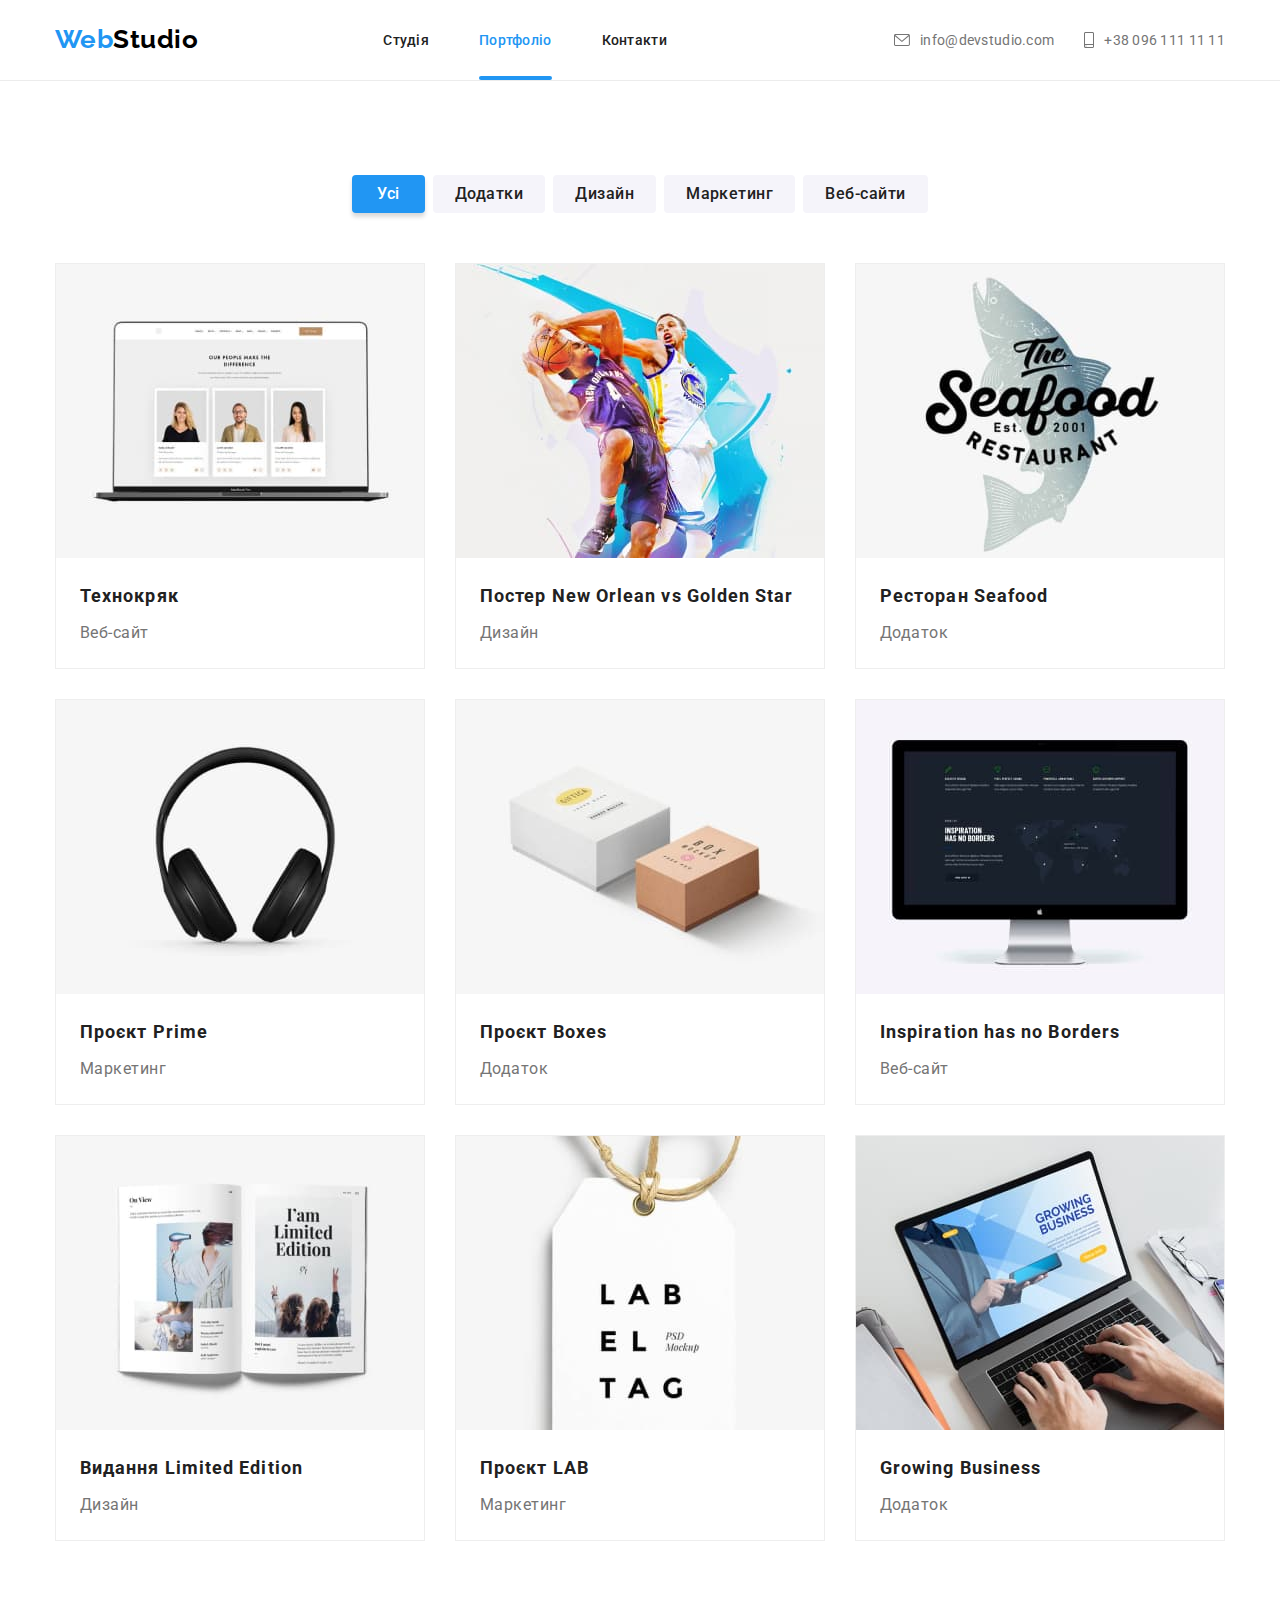
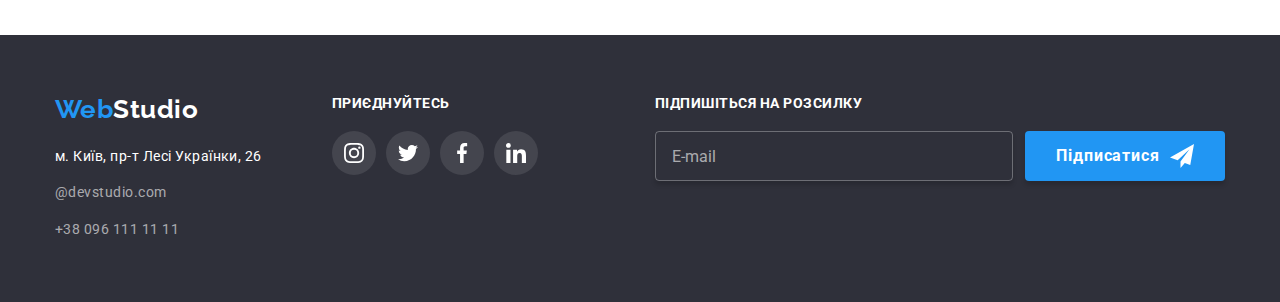
==== commit 93ed6ba4: "hw-08 помилки (валідатор)" ====
--- a/portfolio.html
+++ b/portfolio.html
@@ -173,7 +173,7 @@
                   ./images/tab/img(2-2)-2x-T.jpg     2x,
                   ./images/desktop/img(2-2)-D.jpg    1x,
                   ./images/desktop/img(2-2)-2x-D.jpg 2x"
-                  src="./images/img(2-2)-M.jpg" alt="Дизайн"
+                  src="./images/mobile/img(2-2)-M.jpg" alt="Дизайн"
                   width="370" />
                   <p class="benefits__thumb-text">
                     Ресурс пропонує комплексні пропозиції з різним рівнем
@@ -200,7 +200,7 @@
                   ./images/tab/img(2-3)-T.jpg        1x,
                   ./images/tab/img(2-3)-2x-T.jpg     2x,
                   ./images/desktop/img(2-3)-D.jpg    1x,
-                  ./images/desktop/img(2-3)-2x-D.jpg 2x" src="./images/img(2-3)-M.jpg" alt="Додаток" width="370" />
+                  ./images/desktop/img(2-3)-2x-D.jpg 2x" src="./images/mobile/img(2-3)-M.jpg" alt="Додаток" width="370" />
                   <p class="benefits__thumb-text">
                     Ресурс пропонує комплексні пропозиції з різним рівнем
                     функціоналу та сервісів. Все це дозволить відвідувачу
@@ -225,7 +225,7 @@
                   ./images/tab/img(2-4)-2x-T.jpg     2x,
                   ./images/desktop/img(2-4)-D.jpg    1x,
                   ./images/desktop/img(2-4)-2x-D.jpg 2x"
-                    src="./images/img(2-4)-M.jpg"
+                    src="./images/mobile/img(2-4)-M.jpg"
                     alt="Маркетинг"
                     width="370"
                   />
@@ -252,7 +252,7 @@
                   ./images/tab/img(2-5)-T.jpg        1x,
                   ./images/tab/img(2-5)-2x-T.jpg     2x,
                   ./images/desktop/img(2-5)-D.jpg    1x,
-                  ./images/desktop/img(2-5)-2x-D.jpg 2x" src="./images/img(2-5)-M.jpg" alt="Додаток" width="370" />
+                  ./images/desktop/img(2-5)-2x-D.jpg 2x" src="./images/mobile/img(2-5)-M.jpg" alt="Додаток" width="370" />
                   <p class="benefits__thumb-text">
                     Ресурс пропонує комплексні пропозиції з різним рівнем
                     функціоналу та сервісів. Все це дозволить відвідувачу
@@ -277,7 +277,7 @@
                   ./images/tab/img(2-6)-2x-T.jpg     2x,
                   ./images/desktop/img(2-6)-D.jpg    1x,
                   ./images/desktop/img(2-6)-2x-D.jpg 2x" 
-                  src="./images/img(2-6)-M.jpg" alt="Веб-сайт" width="370" />
+                  src="./images/mobile/img(2-6)-M.jpg" alt="Веб-сайт" width="370" />
                   <p class="benefits__thumb-text">
                     Ресурс пропонує комплексні пропозиції з різним рівнем
                     функціоналу та сервісів. Все це дозволить відвідувачу
@@ -301,7 +301,7 @@
                   ./images/tab/img(2-7)-T.jpg        1x,
                   ./images/tab/img(2-7)-2x-T.jpg     2x,
                   ./images/desktop/img(2-7)-D.jpg    1x,
-                  ./images/desktop/img(2-7)-2x-D.jpg 2x"src="./images/img(2-7)-M.jpg" alt="Дизайн" width="370" />
+                  ./images/desktop/img(2-7)-2x-D.jpg 2x" src="./images/mobile/img(2-7)-M.jpg" alt="Дизайн" width="370" />
                   <p class="benefits__thumb-text">
                     Ресурс пропонує комплексні пропозиції з різним рівнем
                     функціоналу та сервісів. Все це дозволить відвідувачу
@@ -326,7 +326,7 @@
                   ./images/tab/img(2-8)-2x-T.jpg     2x,
                   ./images/desktop/img(2-8)-D.jpg    1x,
                   ./images/desktop/img(2-8)-2x-D.jpg 2x"
-                    src="./images/img(2-8)-M.jpg"
+                    src="./images/mobile/img(2-8)-M.jpg"
                     alt="Маркетинг"
                     width="370"
                   />
@@ -353,7 +353,7 @@
                   ./images/tab/img(2-9)-T.jpg        1x,
                   ./images/tab/img(2-9)-2x-T.jpg     2x,
                   ./images/desktop/img(2-9)-D.jpg    1x,
-                  ./images/desktop/img(2-9)-2x-D.jpg 2x" src="./images/img(2-9)-M.jpg" alt="Додаток" width="370" />
+                  ./images/desktop/img(2-9)-2x-D.jpg 2x" src="./images/mobile/img(2-9)-M.jpg" alt="Додаток" width="370" />
                   <p class="benefits__thumb-text">
                     Ресурс пропонує комплексні пропозиції з різним рівнем
                     функціоналу та сервісів. Все це дозволить відвідувачу
--- a/css/main.min.css
+++ b/css/main.min.css
@@ -1 +1 @@
-:root{--bg-color: #ffffff;--primary-color: #212121;--secondary-color: #757575;--logo-color-black: #000000;--black-color-light: rgba(255, 255, 255, 0.6);--white-color: #ffffff;--accent-color: #2196f3;--bg-light-color: #f5f4fa;--bg-accent-color: #2196f3;--bg-dark-color: #2f303a;--bg-hero-color: #c4c4c4;--border-header-color: #ececec;--border-color: #eee;--icon-color-defoult: #afb1b8;--bg-footer-icon-color: rgba(255, 255, 255, 0.1);--overlay-benefits-color: rgba(33, 150, 243, 0.9);--border-modal-color: rgba(33, 33, 33, 0.2);--placeholder-color: rgba(117, 117, 117, 0.5);--btn-shadow-color: rgba(0, 0, 0, 0.15);--border-modal-color:rgba(0, 0, 0, 0.1);--bg-backdrop:rgba(0, 0, 0, 0.2)}html{-webkit-box-sizing:border-box;box-sizing:border-box}body{font-family:"Roboto",sans-serif;color:var(--primary-color);letter-spacing:.03em}.container{padding-left:15px;padding-right:15px;margin-right:auto;margin-left:auto}@media screen and (min-width: 480px){.container{width:480px}}@media screen and (min-width: 768px){.container{width:768px}}@media screen and (min-width: 1200px){.container{width:1200px}}img{display:block}.list{list-style:none;padding:0;margin:0}h1,h2,h3,h4,h5,h6,p,ul,input,textarea{padding:0;margin:0}.link{text-decoration:none}textarea,input{font-size:inherit;border:none}.logo{display:block;font-family:"Raleway",sans-serif;font-weight:700;font-size:26px;color:var(--accent-color);text-decoration:none;margin-top:0;padding-top:24px;padding-bottom:25px}@media screen and (max-width: 767px){.logo{padding-top:16px;padding-bottom:16px}}.logo--dark{color:var(--logo-color-black)}.logo--light{color:var(--white-color)}.footer__logo{display:inline-block;margin-bottom:20px;margin-top:0;padding:0}.section-title{font-size:28px;text-align:center;margin-top:0;margin-bottom:30px}@media screen and (min-width: 1200px){.section-title{font-size:36px;margin-bottom:50px}}.uppertitle--medium{font-size:14px;text-transform:uppercase;color:var(--white-color);margin-bottom:20px;text-align:left}@media screen and (max-width: 1199px){.uppertitle--medium{text-align:center}}.uppertitle--medium-dark{font-size:14px;text-transform:uppercase;margin-top:0;margin-bottom:10px;text-align:center}@media screen and (min-width: 768px){.uppertitle--medium-dark{text-align:left}}.btn{display:inline-block;font-family:"Roboto",sans-serif;font-weight:700;font-size:16px;border-radius:4px;color:var(--white-color);background-color:var(--bg-accent-color);letter-spacing:.06em;height:50px;line-height:1.88;cursor:pointer;border:none}.btn--hero-btn{text-align:center;padding:10px 24px;-webkit-box-shadow:0 4px 4px 0 var(--btn-shadow-color);box-shadow:0 4px 4px 0 var(--btn-shadow-color)}@media screen and (min-width: 1200px){.btn--hero-btn{padding:10px 32px}}.btn--modal-btn{display:block;margin-left:auto;margin-right:auto;width:200px;padding:10px 52px;-webkit-box-shadow:0 4px 4px 0 var(--btn-shadow-color);box-shadow:0 4px 4px 0 var(--btn-shadow-color)}.modal-close{width:30px;height:30px;position:absolute;top:8px;right:8px;border-radius:50%;display:-webkit-box;display:-ms-flexbox;display:flex;margin-left:auto;margin-bottom:2px;-webkit-box-pack:center;-ms-flex-pack:center;justify-content:center;-webkit-box-align:center;-ms-flex-align:center;align-items:center;padding:0px;border-width:1px;border-color:var(--border-modal-color);background-color:var(--bg-color)}.modal-close__icon{fill:var(--logo-color-black);-webkit-transition:fill 250ms cubic-bezier(0.4, 0, 0.2, 1);transition:fill 250ms cubic-bezier(0.4, 0, 0.2, 1)}.modal-close:hover .modal-close__icon{fill:var(--accent-color)}.modal-close:focus .modal-close__icon{fill:var(--accent-color)}.btn--primary{height:38px;padding:6px 25px;font-weight:500;line-height:1.63;letter-spacing:.03em;background-color:var(--accent-color);-webkit-box-shadow:0 4px 4px 0 var(--btn-shadow-color);box-shadow:0 4px 4px 0 var(--btn-shadow-color)}.btn--secondary{height:38px;padding:6px 22px;font-weight:500;line-height:1.63;letter-spacing:.03em;color:var(--primary-color);background-color:var(--bg-light-color)}.btn__list{display:-webkit-box;display:-ms-flexbox;display:flex;-webkit-box-pack:center;-ms-flex-pack:center;justify-content:center;margin-bottom:40px}@media screen and (max-width: 767px){.btn__list{-ms-flex-wrap:wrap;flex-wrap:wrap;-webkit-box-pack:start;-ms-flex-pack:start;justify-content:start}}@media screen and (min-width: 767px){.btn__list{margin-bottom:30px}}@media screen and (min-width: 1200px){.btn__list{margin-bottom:50px}}.btn__item{display:-webkit-box;display:-ms-flexbox;display:flex;-webkit-box-pack:center;-ms-flex-pack:center;justify-content:center;-ms-flex-wrap:wrap;flex-wrap:wrap;margin-right:8px}@media screen and (max-width: 767px){.btn__item{margin-bottom:15px}}.btn__item:last-child{margin-right:0}.footer-btn{display:inline-block;display:-webkit-box;display:-ms-flexbox;display:flex;-webkit-box-pack:center;-ms-flex-pack:center;justify-content:center;-webkit-box-align:center;-ms-flex-align:center;align-items:center;cursor:pointer;background-color:var(--bg-accent-color);border:none;border-radius:4px;-webkit-box-shadow:0 4px 4px 0 var(--btn-shadow-color);box-shadow:0 4px 4px 0 var(--btn-shadow-color);min-width:200px;height:50px;outline:none;padding:10px 28px}@media screen and (max-width: 1199px){.footer-btn{margin-left:auto;margin-right:auto}}.footer-btn__text{text-align:center;font-family:"Roboto",sans-serif;font-weight:700;font-size:16px;line-height:1.88;letter-spacing:.06em;margin-right:10px;color:var(--white-color)}.footer-btn__icon{top:13px;right:28px;fill:var(--white-color)}.social{margin-bottom:60px}@media screen and (min-width: 768px)and (max-width: 1199px){.social{margin:0}}.social__list{display:-webkit-box;display:-ms-flexbox;display:flex;-webkit-box-pack:center;-ms-flex-pack:center;justify-content:center;gap:10px}.social__item{width:44px;height:44px}.social__link{width:100%;height:100%;border-radius:50%;display:-webkit-box;display:-ms-flexbox;display:flex;-webkit-box-align:center;-ms-flex-align:center;align-items:center;-webkit-box-pack:center;-ms-flex-pack:center;justify-content:center;-webkit-transition:background-color 250ms cubic-bezier(0.4, 0, 0.2, 1);transition:background-color 250ms cubic-bezier(0.4, 0, 0.2, 1)}.social__link:hover,.social__link:focus{background-color:var(--accent-color)}.social__link:hover .social__icon{fill:var(--white-color)}.social__link:focus .social__icon{background-color:var(--accent-color);fill:var(--white-color)}.social__link--dark{background-color:var(--bg-footer-icon-color);-webkit-transition:background-color 250ms cubic-bezier(0.4, 0, 0.2, 1);transition:background-color 250ms cubic-bezier(0.4, 0, 0.2, 1)}.social__icon{fill:var(--icon-color-defoult);-webkit-transition:fill 250ms cubic-bezier(0.4, 0, 0.2, 1);transition:fill 250ms cubic-bezier(0.4, 0, 0.2, 1)}.social__icon--white{fill:var(--white-color)}.header{position:relative}.navygation{display:-webkit-box;display:-ms-flexbox;display:flex;-webkit-box-align:center;-ms-flex-align:center;align-items:center;width:100%}.navygation__menu-button{display:-webkit-inline-box;display:-ms-inline-flexbox;display:inline-flex;padding:0;margin:0;border:none;background-color:rgba(0,0,0,0);margin-left:auto}.navygation__menu-button .navygation__icon-header-close{display:none}.navygation__menu-button.is-open .navygation__icon-header-close{display:block}.navygation__menu-button.is-open .navygation__icon-header-menu{display:none}@media screen and (min-width: 768px){.navygation__menu-button{display:none}}.header-nav__list{margin-bottom:306px}@media screen and (min-width: 768px){.header-nav__list{margin-bottom:0;display:-webkit-box;display:-ms-flexbox;display:flex}}@media screen and (min-width: 1200px){.header-nav__list{margin-left:92px}}.header-nav__link{font-size:40px;letter-spacing:.02em;color:var(--primary-color);-webkit-transition:color 250ms cubic-bezier(0.4, 0, 0.2, 1);transition:color 250ms cubic-bezier(0.4, 0, 0.2, 1)}@media screen and (min-width: 768px){.header-nav__link{display:block;color:inherit;font-size:14px;font-weight:500;letter-spacing:.02em;padding-top:32px;padding-bottom:32px}}@media screen and (max-width: 767px){.header-nav__item{margin-bottom:32px}}@media screen and (min-width: 768px){.header-nav__item{margin-right:50px}}.header-nav__item:last-child{margin-right:0}.header-nav__link--current{display:block;position:relative;color:var(--accent-color)}@media screen and (min-width: 768px){.header-nav__link--current::after{content:" ";position:absolute;left:0;bottom:0;display:block;width:100%;height:4px;border-radius:2px;background-color:var(--accent-color)}}.header-nav__link:hover{color:var(--accent-color)}.header-nav__link:focus{color:var(--accent-color)}.social-list{display:-webkit-box;display:-ms-flexbox;display:flex;margin-top:64px}.social-list__link{font-size:18px;line-height:1.22;letter-spacing:.02em;color:#2196f3}.social-list__separator{margin:0 10px}@media screen and (min-width: 768px){.social-list{display:none}}@media screen and (max-width: 767px){.menu-container{display:none;position:absolute;top:100%;left:0;width:100%;background-color:#fff;padding:40px}.menu-container.is-open{display:block}}@media screen and (min-width: 768px){.menu-container{display:-webkit-box;display:-ms-flexbox;display:flex;-webkit-box-align:center;-ms-flex-align:center;align-items:center;-webkit-box-flex:1;-ms-flex-positive:1;flex-grow:1;-webkit-box-pack:justify;-ms-flex-pack:justify;justify-content:space-between;margin-left:87px}}@media screen and (min-width: 768px){.menu-container{margin-left:93px}}.footer-form{margin-left:auto}.footer-form__input{margin-bottom:20px}@media screen and (max-width: 767px){.footer-form__input{display:block}}@media screen and (min-width: 768px){.footer-form__input{margin-bottom:0}}@media screen and (min-width: 1200px){.footer-form__input{display:-webkit-box;display:-ms-flexbox;display:flex}}.footer-form__text{width:358px;height:50px;outline:rgba(0,0,0,0);border:1px solid rgba(255,255,255,.3);border-radius:4px;width:358px;height:50px;padding:16px;-webkit-box-shadow:0 4px 4px 0 var(--btn-shadow-color);box-shadow:0 4px 4px 0 var(--btn-shadow-color);background:rgba(33,150,243,0);margin:0;margin-right:12px;font-weight:400;font-size:16px;line-height:1.25;color:var(--white-color);-webkit-transition:border-color 250ms cubic-bezier(0.4, 0, 0.2, 1);transition:border-color 250ms cubic-bezier(0.4, 0, 0.2, 1)}@media screen and (max-width: 767px){.footer-form__text{margin-bottom:20px}}@media screen and (min-width: 768px)and (max-width: 1199px){.footer-form__text{display:block;margin-left:auto;margin-right:auto;margin-bottom:20px}}@media screen and (min-width: 1200px){.footer-form__text{display:-webkit-box;display:-ms-flexbox;display:flex}}.footer-form__text::-webkit-input-placeholder{color:var(--black-color-light)}.footer-form__text::-moz-placeholder{color:var(--black-color-light)}.footer-form__text:-ms-input-placeholder{color:var(--black-color-light)}.footer-form__text::-ms-input-placeholder{color:var(--black-color-light)}.footer-form__text::placeholder{color:var(--black-color-light)}.footer-form__text:focus{border-color:var(--white-color)}.footer-form__text:hover{border-color:var(--white-color)}.backdrop{position:fixed;top:0;width:100%;height:100%;background:var(--bg-backdrop);-webkit-transition:opacity 300ms linear,visibility 300ms linear;transition:opacity 300ms linear,visibility 300ms linear;overflow-y:scroll}.backdrop.is-hidden .modal{-webkit-transform:translate(-50%, -50%) scale(0);transform:translate(-50%, -50%) scale(0)}.is-hidden{visibility:none;opacity:0;pointer-events:none}.modal{position:absolute;top:50%;left:50%;-webkit-transform:translate(-50%, -50%) scale(1);transform:translate(-50%, -50%) scale(1);-webkit-transition:-webkit-transform 300ms linear;transition:-webkit-transform 300ms linear;transition:transform 300ms linear;transition:transform 300ms linear, -webkit-transform 300ms linear;border-radius:4px;width:450px;-webkit-box-shadow:0 2px 1px 0 rgba(0,0,0,.2),0 1px 1px 0 rgba(0,0,0,.14),0 1px 3px 0 rgba(0,0,0,.12);box-shadow:0 2px 1px 0 rgba(0,0,0,.2),0 1px 1px 0 rgba(0,0,0,.14),0 1px 3px 0 rgba(0,0,0,.12);background:var(--bg-color)}@media screen and (min-width: 1200px){.modal{width:528px}}.modal-form{display:block;width:100%;padding:40px 40px}.modal-form__label{display:block;font-weight:400;font-size:12px;letter-spacing:.01em;color:var(--secondary-color);margin-bottom:4px}.modal-form__input{height:40px;display:block;text-align:center;border:1px solid var(--border-modal-color);border-radius:4px;width:100%;padding-top:11px;padding-bottom:11px;padding-left:42px;padding-right:12px;outline:rgba(0,0,0,0);-webkit-transition:border-color 250ms cubic-bezier(0.4, 0, 0.2, 1);transition:border-color 250ms cubic-bezier(0.4, 0, 0.2, 1);margin-bottom:10px}.modal-form__field{position:relative}.modal-form__icon{position:absolute;display:inline-block;top:50%;left:12px;-webkit-transform:translateY(-50%);transform:translateY(-50%);-webkit-transition:fill 250ms cubic-bezier(0.4, 0, 0.2, 1);transition:fill 250ms cubic-bezier(0.4, 0, 0.2, 1)}.modal-form__input:hover+.modal-form__icon{fill:var(--bg-accent-color)}.modal-form__input:focus+.modal-form__icon{fill:var(--bg-accent-color)}.modal-form__input:focus,.modal-form__comment:focus{border-color:var(--bg-accent-color)}.modal-form__input:hover,.modal-form__comment:hover{border-color:var(--bg-accent-color)}.modal-form__input::-webkit-input-placeholder, .modal-form__comment::-webkit-input-placeholder{font-weight:400;font-size:12px;letter-spacing:.01em;color:var(--placeholder-color)}.modal-form__input::-moz-placeholder, .modal-form__comment::-moz-placeholder{font-weight:400;font-size:12px;letter-spacing:.01em;color:var(--placeholder-color)}.modal-form__input:-ms-input-placeholder, .modal-form__comment:-ms-input-placeholder{font-weight:400;font-size:12px;letter-spacing:.01em;color:var(--placeholder-color)}.modal-form__input::-ms-input-placeholder, .modal-form__comment::-ms-input-placeholder{font-weight:400;font-size:12px;letter-spacing:.01em;color:var(--placeholder-color)}.modal-form__input::placeholder,.modal-form__comment::placeholder{font-weight:400;font-size:12px;letter-spacing:.01em;color:var(--placeholder-color)}.modal-form__comment{border:1px solid var(--border-modal-color);border-radius:4px;width:100%;min-height:120px;resize:none;padding:12px 16px;outline:rgba(0,0,0,0);margin-bottom:20px}.modal-form__policy{position:relative;display:-webkit-box;display:-ms-flexbox;display:flex;-webkit-box-align:center;-ms-flex-align:center;align-items:center;margin-left:13px;margin-bottom:30px}.modal-form__check-text{display:block;font-weight:400;font-size:12px;line-height:1.71;letter-spacing:.03em;color:var(--secondary-color)}@media screen and (min-width: 1200px){.modal-form__check-text{font-size:14px}}.modal-form__check-conditions{display:inline-block;text-decoration:underline;-webkit-text-decoration-skip-ink:none;text-decoration-skip-ink:none;color:var(--accent-color);font-weight:400;font-size:12px}@media screen and (min-width: 1200px){.modal-form__check-conditions{font-size:14px;line-height:1.71;letter-spacing:.03em}}.modal-form .modal-title{display:block;font-size:20px;text-align:center;margin-bottom:12px}@media screen and (max-width: 1199px){.modal-form .modal-title{max-width:370px;margin-left:auto;margin-right:auto}}.chechbox-text{display:inline-block}.checkbox{position:absolute;-webkit-appearance:none;-moz-appearance:none;appearance:none}.checkbox:focus+.ckeckbox-icon{border-color:var(--accent-color)}.checkbox:hover+.ckeckbox-icon{border-color:var(--accent-color)}.checkbox:checked+.ckeckbox-icon{background-color:var(--bg-accent-color);border-color:var(--accent-color)}.ckeckbox-icon{width:16px;height:15px;background-color:var(--white-color);border:2px solid var(--primary-color);border-radius:2px;margin-right:7px;fill:var(--white-color);-webkit-transition:border-color 250ms cubic-bezier(0.4, 0, 0.2, 1);transition:border-color 250ms cubic-bezier(0.4, 0, 0.2, 1)}.header{background-color:var(--bg-color);border-bottom:1px solid var(--border-header-color)}.header__container{display:-webkit-box;display:-ms-flexbox;display:flex;-webkit-box-align:center;-ms-flex-align:center;align-items:center}@media screen and (min-width: 1200px){.header-address{display:-webkit-box;display:-ms-flexbox;display:flex}}.header-address__list{display:-webkit-box;display:-ms-flexbox;display:flex;-webkit-box-orient:vertical;-webkit-box-direction:reverse;-ms-flex-direction:column-reverse;flex-direction:column-reverse}@media screen and (min-width: 768px){.header-address__list{display:block}}@media screen and (min-width: 1200px){.header-address__list{display:-webkit-box;display:-ms-flexbox;display:flex;-webkit-box-orient:horizontal;-webkit-box-direction:normal;-ms-flex-direction:row;flex-direction:row}}@media screen and (min-width: 768px){.header-address__item{display:-webkit-box;display:-ms-flexbox;display:flex}}@media screen and (min-width: 1200px){.header-address__item{margin-bottom:0}}@media screen and (min-width: 1200px){.header-address__item:not(:last-child){margin-right:30px;margin-bottom:0}}@media screen and (max-width: 767px){.header-address__item:not(:first-child){margin-bottom:32px}}@media screen and (min-width: 768px)and (max-width: 1199px){.header-address__item:not(:last-child){margin-bottom:10px;margin-right:0}}.header-address__icon{display:none}@media screen and (min-width: 768px){.header-address__icon{display:-webkit-box;display:-ms-flexbox;display:flex;margin-right:10px;fill:var(--secondary-color);-webkit-transition:fill 250ms cubic-bezier(0.4, 0, 0.2, 1);transition:fill 250ms cubic-bezier(0.4, 0, 0.2, 1)}}.header-address__link:hover .header-address__icon,.header-address__link:focus .header-address__icon{fill:var(--accent-color)}.header-address__link:hover,.header-address__link:focus{color:var(--accent-color)}.header-address__link{-webkit-box-align:center;-ms-flex-align:center;align-items:center;font-size:24px;letter-spacing:.02em;color:#757575}@media screen and (min-width: 768px){.header-address__link{display:-webkit-box;display:-ms-flexbox;display:flex;font-size:12px}}@media screen and (min-width: 1200px){.header-address__link{font-size:14px;padding-top:32px;padding-bottom:32px}}@media screen and (max-width: 767px){.header-address__link--accent{color:#2196f3;font-size:34px}}.hero{margin:0 auto;background-color:var(--bg-dark-color);text-align:center;padding-bottom:118px;padding-top:118px;background-image:-webkit-gradient(linear, left top, right top, from(rgba(47, 48, 58, 0.4)), to(rgba(47, 48, 58, 0.4))),url(/images/mobile/hero-bg-img-M.jpg);background-image:linear-gradient(to right, rgba(47, 48, 58, 0.4), rgba(47, 48, 58, 0.4)),url(/images/mobile/hero-bg-img-M.jpg);background-repeat:no-repeat;background-position:center;max-width:1600px}@media(min-device-pixel-ratio: 2),(-webkit-min-device-pixel-ratio: 2),(min-resolution: 192dpi),(min-resolution: 2dppx){.hero{background-image:url(/images/mobile/hero-bg-img-2x-M.jpg),-webkit-gradient(linear, left top, right top, from(rgba(47, 48, 58, 0.4)), to(rgba(47, 48, 58, 0.4)));background-image:url(/images/mobile/hero-bg-img-2x-M.jpg),linear-gradient(to right, rgba(47, 48, 58, 0.4), rgba(47, 48, 58, 0.4))}}.hero__title{font-weight:900;font-size:26px;line-height:1.36;letter-spacing:.06em;text-transform:uppercase;text-align:center;color:var(--white-color);margin-top:0;margin-bottom:30px;max-width:360px;margin-right:auto;margin-left:auto}@media screen and (min-width: 1200px){.hero__title{font-size:44px;max-width:696px;line-height:1.36}}@media screen and (min-width: 768px){.hero{background-image:url(/images/tab/hero-bg-img-T.jpg),-webkit-gradient(linear, left top, right top, from(rgba(47, 48, 58, 0.4)), to(rgba(47, 48, 58, 0.4)));background-image:url(/images/tab/hero-bg-img-T.jpg),linear-gradient(to right, rgba(47, 48, 58, 0.4), rgba(47, 48, 58, 0.4))}}@media screen and (min-width: 768px)and (min-device-pixel-ratio: 2),screen and (min-width: 768px)and (-webkit-min-device-pixel-ratio: 2),screen and (min-width: 768px)and (min-resolution: 192dpi),screen and (min-width: 768px)and (min-resolution: 2dppx){.hero{background-image:url(/images/tab/hero-bg-img-2x-T.jpg),-webkit-gradient(linear, left top, right top, from(rgba(47, 48, 58, 0.4)), to(rgba(47, 48, 58, 0.4)));background-image:url(/images/tab/hero-bg-img-2x-T.jpg),linear-gradient(to right, rgba(47, 48, 58, 0.4), rgba(47, 48, 58, 0.4))}}@media screen and (min-width: 1200px){.hero{background-image:url(/images/desktop/hero-bg-img-D.jpg),-webkit-gradient(linear, left top, right top, from(rgba(47, 48, 58, 0.4)), to(rgba(47, 48, 58, 0.4)));background-image:url(/images/desktop/hero-bg-img-D.jpg),linear-gradient(to right, rgba(47, 48, 58, 0.4), rgba(47, 48, 58, 0.4))}}@media screen and (min-width: 1200px)and (min-device-pixel-ratio: 2),screen and (min-width: 1200px)and (-webkit-min-device-pixel-ratio: 2),screen and (min-width: 1200px)and (min-resolution: 192dpi),screen and (min-width: 1200px)and (min-resolution: 2dppx){.hero{background-image:url(/images/desktop/hero-bg-img-2x-D.jpg),-webkit-gradient(linear, left top, right top, from(rgba(47, 48, 58, 0.4)), to(rgba(47, 48, 58, 0.4)));background-image:url(/images/desktop/hero-bg-img-2x-D.jpg),linear-gradient(to right, rgba(47, 48, 58, 0.4), rgba(47, 48, 58, 0.4))}}.features{padding-top:60px;padding-bottom:60px}@media screen and (min-width: 1200px){.features{padding-top:94px;padding-bottom:94px}}@media screen and (min-width: 768px){.features__list{display:-webkit-box;display:-ms-flexbox;display:flex;-ms-flex-wrap:wrap;flex-wrap:wrap;margin:-15px}}@media screen and (max-width: 767px){.features__item:not(:last-child){margin-bottom:30px}}@media screen and (min-width: 768px){.features__item{width:calc((100% - 60px)/2);margin:15px}}@media screen and (min-width: 1200px){.features__item{width:calc((100% - 120px)/4)}}.features__text{font-size:14px;line-height:1.71;color:var(--secondary-color);padding-top:0;padding-bottom:0;margin:0}.features__img{display:-webkit-box;display:-ms-flexbox;display:flex;height:120px;margin-bottom:30px;-webkit-box-pack:center;-ms-flex-pack:center;justify-content:center;-webkit-box-align:center;-ms-flex-align:center;align-items:center;background-color:var(--bg-light-color)}.work{margin:0 auto;padding-bottom:94px}@media screen and (max-width: 1199px){.work{display:none}}.work__list{display:-webkit-box;display:-ms-flexbox;display:flex}.work__item{margin-right:30px}.work__item:last-child{margin-right:0}.work__thumb{position:relative;display:-webkit-box;display:-ms-flexbox;display:flex;-webkit-box-pack:center;-ms-flex-pack:center;justify-content:center}.work__label{display:block;font-size:14px;text-transform:uppercase;-webkit-box-pack:center;-ms-flex-pack:center;justify-content:center;text-align:center;color:var(--white-color);padding-bottom:27px;position:absolute;bottom:0}.work__thumb::before{content:"";display:-webkit-box;display:-ms-flexbox;display:flex;width:100%;height:70px;background:rgba(47,48,58,.8);position:absolute;left:0;bottom:0}.team{margin:0 auto;background-color:var(--bg-light-color);padding-top:60px;padding-bottom:60px}@media screen and (min-width: 1200px){.team{padding-top:94px;padding-bottom:94px}}.team__list{text-align:center;margin-right:auto;margin-left:auto}@media screen and (min-width: 768px){.team__list{display:-webkit-box;display:-ms-flexbox;display:flex;-ms-flex-wrap:wrap;flex-wrap:wrap;bottom:-15px}}.team__item{border-radius:0 0 4px 4px;-webkit-box-shadow:0 2px 1px 0 rgba(0,0,0,.2),0 1px 1px 0 rgba(0,0,0,.14),0 1px 3px 0 rgba(0,0,0,.12);box-shadow:0 2px 1px 0 rgba(0,0,0,.2),0 1px 1px 0 rgba(0,0,0,.14),0 1px 3px 0 rgba(0,0,0,.12);background:var(--white-color)}@media screen and (max-width: 767px){.team__item:not(:last-child){margin-bottom:30px}}@media screen and (min-width: 768px){.team__item{width:calc((100% - 60px)/2);margin:15px}}@media screen and (min-width: 1200px){.team__item{width:calc((100% - 120px)/4)}}.team__position{padding-top:30px;padding-bottom:30px}.team__name{font-size:inherit;font-weight:500;text-align:center;margin-top:0;margin-bottom:10px;padding-top:0;padding-right:0}.team__title{display:block;text-align:center;color:var(--secondary-color);font-size:inherit;margin-top:0;margin-bottom:16px}.team__image{width:100%}.customers{padding-top:60px;padding-bottom:60px}@media screen and (min-width: 1200px){.customers{padding-top:94px;padding-bottom:94px}}.customers__list{display:-webkit-box;display:-ms-flexbox;display:flex;-ms-flex-wrap:wrap;flex-wrap:wrap;margin:-15px}.customers__item{height:92px;width:calc((100% - 60px)/2);margin:15px}@media screen and (min-width: 768px){.customers__item{width:calc((100% - 90px)/3)}}@media screen and (min-width: 1200px){.customers__item{width:calc((100% - 180px)/6)}}.customers__link{width:100%;height:100%;display:-webkit-box;display:-ms-flexbox;display:flex;-webkit-box-pack:center;-ms-flex-pack:center;justify-content:center;-webkit-box-align:center;-ms-flex-align:center;align-items:center;border:1px solid var(--icon-color-defoult);border-radius:4px;-webkit-transition:border-color 250ms cubic-bezier(0.4, 0, 0.2, 1);transition:border-color 250ms cubic-bezier(0.4, 0, 0.2, 1)}.customers__icon{width:106px;height:60px;fill:var(--icon-color-defoult);-webkit-transition:fill 250ms cubic-bezier(0.4, 0, 0.2, 1);transition:fill 250ms cubic-bezier(0.4, 0, 0.2, 1)}.customers__link:hover,.customers__link:focus{border-color:var(--accent-color)}.customers__link:hover .customers__icon,.customers__link:focus .customers__icon{fill:var(--accent-color)}.benefits{background-color:gray;margin-left:auto;margin-right:auto;padding-top:60px;padding-bottom:60px}@media screen and (min-width: 1200px){.benefits{padding-top:94px;padding-bottom:94px}}@media screen and (max-width: 767px){.benefits__list{display:block}}@media screen and (min-width: 768px){.benefits__list{display:-webkit-box;display:-ms-flexbox;display:flex;-ms-flex-wrap:wrap;flex-wrap:wrap}}.benefits__item{margin-bottom:30px}@media screen and (min-width: 768px){.benefits__item{width:calc((100% - 30px)/2);margin-right:30px}}@media screen and (min-width: 1200px){.benefits__item{width:calc((100% - 60px)/3)}}@media screen and (min-width: 768px)and (max-width: 1199px){.benefits__item:nth-child(2n){margin-right:0}}@media screen and (min-width: 1200px){.benefits__item:nth-child(3n){margin-right:0}}@media screen and (min-width: 1200px){.benefits__item:nth-last-child(-n+3){margin-bottom:0}}.benefits__link{margin-right:auto;margin-left:auto;display:block;-webkit-box-align:center;-ms-flex-align:center;align-items:center;border:1px solid var(--border-color);width:450px;background:var(--bg-color);-webkit-transition:-webkit-box-shadow 250ms cubic-bezier(0.4, 0, 0.2, 1);transition:-webkit-box-shadow 250ms cubic-bezier(0.4, 0, 0.2, 1);transition:box-shadow 250ms cubic-bezier(0.4, 0, 0.2, 1);transition:box-shadow 250ms cubic-bezier(0.4, 0, 0.2, 1), -webkit-box-shadow 250ms cubic-bezier(0.4, 0, 0.2, 1);border-right:1px solid var(--border-color);border-bottom:1px solid var(--border-color);border-left:1px solid var(--border-color)}@media screen and (min-width: 768px){.benefits__link{width:354px}}@media screen and (min-width: 1200px){.benefits__link{width:370px}}.benefits__link:hover{-webkit-box-shadow:1px 4px 6px 0 rgba(0,0,0,.16),0 4px 4px 0 rgba(0,0,0,.06),0 1px 1px 0 rgba(0,0,0,.12);box-shadow:1px 4px 6px 0 rgba(0,0,0,.16),0 4px 4px 0 rgba(0,0,0,.06),0 1px 1px 0 rgba(0,0,0,.12)}@media screen and (max-width: 767px){.benefits__image{width:450px}}@media screen and (min-width: 768px){.benefits__image{width:354px}}@media screen and (min-width: 1200px){.benefits__image{width:370px}}.benefits__title{display:block;color:var(--primary-color);font-size:18px;line-height:2;letter-spacing:.06em;margin-bottom:4px}.benefits__subtitle{font-size:16px;line-height:1.88;color:var(--secondary-color);font-weight:400}.benefits__thumb{position:relative;overflow:hidden}.benefits__thumb-text{position:absolute;top:0;left:0;-webkit-transform:translateY(100%);transform:translateY(100%);-webkit-transition:-webkit-transform 250ms cubic-bezier(0.4, 0, 0.2, 1);transition:-webkit-transform 250ms cubic-bezier(0.4, 0, 0.2, 1);transition:transform 250ms cubic-bezier(0.4, 0, 0.2, 1);transition:transform 250ms cubic-bezier(0.4, 0, 0.2, 1), -webkit-transform 250ms cubic-bezier(0.4, 0, 0.2, 1);font-size:18px;line-height:1.56;color:#fff;padding:63px 24px;background:var(--overlay-benefits-color);height:100%}.benefits__item:hover .benefits__thumb-text{-webkit-transform:translateY(0);transform:translateY(0)}.benefits__title-group{padding:20px 24px}.footecontainer{display:-webkit-box;display:-ms-flexbox;display:flex}.footer{display:-webkit-box;display:-ms-flexbox;display:flex;margin:0 auto;background-color:var(--bg-dark-color);padding-top:60px;padding-bottom:60px}@media screen and (max-width: 767px){.footer{display:block;text-align:center}}@media screen and (min-width: 1200px){.footer__container{display:-webkit-box;display:-ms-flexbox;display:flex}}@media screen and (min-width: 768px)and (max-width: 1199px){.footer-nav{display:-webkit-box;display:-ms-flexbox;display:flex;-ms-flex-pack:distribute;justify-content:space-around;-webkit-box-align:start;-ms-flex-align:start;align-items:flex-start;margin-bottom:60px}}@media screen and (min-width: 1200px){.footer-nav{display:-webkit-box;display:-ms-flexbox;display:flex}}@media screen and (min-width: 768px)and (max-width: 1199px){.footer-main{display:block;text-align:center}}@media screen and (min-width: 1200px){.footer-main{margin-right:70px}}.address{font-style:normal;font-weight:400;line-height:1.71}@media screen and (max-width: 767px){.address{margin-bottom:60px}}.address__name{color:var(--white-color);font-size:14px;line-height:1.71;margin-bottom:8px;margin-top:0;padding-top:0;padding-bottom:0}@media screen and (min-width: 1200px){.address__name{margin-bottom:9px}}.address__link{color:var(--black-color-light);font-size:14px;font-weight:400;line-height:1.71;padding-top:0;padding-bottom:0}.address__item{margin-bottom:8px}@media screen and (min-width: 768px){.address__item{margin-bottom:9px}}.address__item:last-child{margin-bottom:0}/*# sourceMappingURL=main.min.css.map */+:root{--bg-color: #ffffff;--primary-color: #212121;--secondary-color: #757575;--logo-color-black: #000000;--black-color-light: rgba(255, 255, 255, 0.6);--white-color: #ffffff;--accent-color: #2196f3;--bg-light-color: #f5f4fa;--bg-accent-color: #2196f3;--bg-dark-color: #2f303a;--bg-hero-color: #c4c4c4;--border-header-color: #ececec;--border-color: #eee;--icon-color-defoult: #afb1b8;--bg-footer-icon-color: rgba(255, 255, 255, 0.1);--overlay-benefits-color: rgba(33, 150, 243, 0.9);--border-modal-color: rgba(33, 33, 33, 0.2);--placeholder-color: rgba(117, 117, 117, 0.5);--btn-shadow-color: rgba(0, 0, 0, 0.15);--border-modal-color:rgba(0, 0, 0, 0.1);--bg-backdrop:rgba(0, 0, 0, 0.2)}html{-webkit-box-sizing:border-box;box-sizing:border-box}body{font-family:"Roboto",sans-serif;color:var(--primary-color);letter-spacing:.03em}.container{padding-left:15px;padding-right:15px;margin-right:auto;margin-left:auto}@media screen and (min-width: 480px){.container{width:480px}}@media screen and (min-width: 768px){.container{width:768px}}@media screen and (min-width: 1200px){.container{width:1200px}}img{display:block}.list{list-style:none;padding:0;margin:0}h1,h2,h3,h4,h5,h6,p,ul,input,textarea{padding:0;margin:0}.link{text-decoration:none}textarea,input{font-size:inherit;border:none}.logo{display:block;font-family:"Raleway",sans-serif;font-weight:700;font-size:26px;color:var(--accent-color);text-decoration:none;margin-top:0;padding-top:24px;padding-bottom:25px}@media screen and (max-width: 767px){.logo{padding-top:16px;padding-bottom:16px}}.logo--dark{color:var(--logo-color-black)}.logo--light{color:var(--white-color)}.footer__logo{display:inline-block;margin-bottom:20px;margin-top:0;padding:0}.section-title{font-size:28px;text-align:center;margin-top:0;margin-bottom:30px}@media screen and (min-width: 1200px){.section-title{font-size:36px;margin-bottom:50px}}.uppertitle--medium{font-size:14px;text-transform:uppercase;color:var(--white-color);margin-bottom:20px;text-align:left}@media screen and (max-width: 1199px){.uppertitle--medium{text-align:center}}.uppertitle--medium-dark{font-size:14px;text-transform:uppercase;margin-top:0;margin-bottom:10px;text-align:center}@media screen and (min-width: 768px){.uppertitle--medium-dark{text-align:left}}.btn{display:inline-block;font-family:"Roboto",sans-serif;font-weight:700;font-size:16px;border-radius:4px;color:var(--white-color);background-color:var(--bg-accent-color);letter-spacing:.06em;height:50px;line-height:1.88;cursor:pointer;border:none}.btn--hero-btn{text-align:center;padding:10px 24px;-webkit-box-shadow:0 4px 4px 0 var(--btn-shadow-color);box-shadow:0 4px 4px 0 var(--btn-shadow-color)}@media screen and (min-width: 1200px){.btn--hero-btn{padding:10px 32px}}.btn--modal-btn{display:block;margin-left:auto;margin-right:auto;width:200px;padding:10px 52px;-webkit-box-shadow:0 4px 4px 0 var(--btn-shadow-color);box-shadow:0 4px 4px 0 var(--btn-shadow-color)}.modal-close{width:30px;height:30px;position:absolute;top:8px;right:8px;border-radius:50%;display:-webkit-box;display:-ms-flexbox;display:flex;margin-left:auto;margin-bottom:2px;-webkit-box-pack:center;-ms-flex-pack:center;justify-content:center;-webkit-box-align:center;-ms-flex-align:center;align-items:center;padding:0px;border-width:1px;border-color:var(--border-modal-color);background-color:var(--bg-color)}.modal-close__icon{fill:var(--logo-color-black);-webkit-transition:fill 250ms cubic-bezier(0.4, 0, 0.2, 1);transition:fill 250ms cubic-bezier(0.4, 0, 0.2, 1)}.modal-close:hover .modal-close__icon{fill:var(--accent-color)}.modal-close:focus .modal-close__icon{fill:var(--accent-color)}.btn--primary{height:38px;padding:6px 25px;font-weight:500;line-height:1.63;letter-spacing:.03em;background-color:var(--accent-color);-webkit-box-shadow:0 4px 4px 0 var(--btn-shadow-color);box-shadow:0 4px 4px 0 var(--btn-shadow-color)}.btn--secondary{height:38px;padding:6px 22px;font-weight:500;line-height:1.63;letter-spacing:.03em;color:var(--primary-color);background-color:var(--bg-light-color)}.btn__list{display:-webkit-box;display:-ms-flexbox;display:flex;-webkit-box-pack:center;-ms-flex-pack:center;justify-content:center;margin-bottom:40px}@media screen and (max-width: 767px){.btn__list{-ms-flex-wrap:wrap;flex-wrap:wrap;-webkit-box-pack:start;-ms-flex-pack:start;justify-content:start}}@media screen and (min-width: 767px){.btn__list{margin-bottom:30px}}@media screen and (min-width: 1200px){.btn__list{margin-bottom:50px}}.btn__item{display:-webkit-box;display:-ms-flexbox;display:flex;-webkit-box-pack:center;-ms-flex-pack:center;justify-content:center;-ms-flex-wrap:wrap;flex-wrap:wrap;margin-right:8px}@media screen and (max-width: 767px){.btn__item{margin-bottom:15px}}.btn__item:last-child{margin-right:0}.footer-btn{display:inline-block;display:-webkit-box;display:-ms-flexbox;display:flex;-webkit-box-pack:center;-ms-flex-pack:center;justify-content:center;-webkit-box-align:center;-ms-flex-align:center;align-items:center;cursor:pointer;background-color:var(--bg-accent-color);border:none;border-radius:4px;-webkit-box-shadow:0 4px 4px 0 var(--btn-shadow-color);box-shadow:0 4px 4px 0 var(--btn-shadow-color);min-width:200px;height:50px;outline:none;padding:10px 28px}@media screen and (max-width: 1199px){.footer-btn{margin-left:auto;margin-right:auto}}.footer-btn__text{text-align:center;font-family:"Roboto",sans-serif;font-weight:700;font-size:16px;line-height:1.88;letter-spacing:.06em;margin-right:10px;color:var(--white-color)}.footer-btn__icon{top:13px;right:28px;fill:var(--white-color)}.social{margin-bottom:60px}@media screen and (min-width: 768px)and (max-width: 1199px){.social{margin:0}}.social__list{display:-webkit-box;display:-ms-flexbox;display:flex;-webkit-box-pack:center;-ms-flex-pack:center;justify-content:center;gap:10px}.social__item{width:44px;height:44px}.social__link{width:100%;height:100%;border-radius:50%;display:-webkit-box;display:-ms-flexbox;display:flex;-webkit-box-align:center;-ms-flex-align:center;align-items:center;-webkit-box-pack:center;-ms-flex-pack:center;justify-content:center;-webkit-transition:background-color 250ms cubic-bezier(0.4, 0, 0.2, 1);transition:background-color 250ms cubic-bezier(0.4, 0, 0.2, 1)}.social__link:hover,.social__link:focus{background-color:var(--accent-color)}.social__link:hover .social__icon{fill:var(--white-color)}.social__link:focus .social__icon{background-color:var(--accent-color);fill:var(--white-color)}.social__link--dark{background-color:var(--bg-footer-icon-color);-webkit-transition:background-color 250ms cubic-bezier(0.4, 0, 0.2, 1);transition:background-color 250ms cubic-bezier(0.4, 0, 0.2, 1)}.social__icon{fill:var(--icon-color-defoult);-webkit-transition:fill 250ms cubic-bezier(0.4, 0, 0.2, 1);transition:fill 250ms cubic-bezier(0.4, 0, 0.2, 1)}.social__icon--white{fill:var(--white-color)}.header{position:relative}.navygation{display:-webkit-box;display:-ms-flexbox;display:flex;-webkit-box-align:center;-ms-flex-align:center;align-items:center;width:100%;z-index:1}.navygation__menu-button{display:-webkit-inline-box;display:-ms-inline-flexbox;display:inline-flex;padding:0;margin:0;border:none;background-color:rgba(0,0,0,0);margin-left:auto}.navygation__menu-button .navygation__icon-header-close{display:none}.navygation__menu-button.is-open .navygation__icon-header-close{display:block}.navygation__menu-button.is-open .navygation__icon-header-menu{display:none}@media screen and (min-width: 768px){.navygation__menu-button{display:none}}.menu-button:hover .menu-button__icon-header-close{fill:var(--accent-color);-webkit-transition:color 250ms cubic-bezier(0.4, 0, 0.2, 1);transition:color 250ms cubic-bezier(0.4, 0, 0.2, 1)}.header-nav__list{margin-bottom:306px}@media screen and (min-width: 768px){.header-nav__list{margin-bottom:0;display:-webkit-box;display:-ms-flexbox;display:flex}}@media screen and (min-width: 1200px){.header-nav__list{margin-left:92px}}.header-nav__link{font-size:40px;letter-spacing:.02em;color:var(--primary-color);-webkit-transition:color 250ms cubic-bezier(0.4, 0, 0.2, 1);transition:color 250ms cubic-bezier(0.4, 0, 0.2, 1)}@media screen and (min-width: 768px){.header-nav__link{display:block;color:inherit;font-size:14px;font-weight:500;letter-spacing:.02em;padding-top:32px;padding-bottom:32px}}@media screen and (max-width: 767px){.header-nav__item{margin-bottom:32px}}@media screen and (min-width: 768px){.header-nav__item{margin-right:50px}}.header-nav__item:last-child{margin-right:0}.header-nav__link--current{display:block;position:relative;color:var(--accent-color)}@media screen and (min-width: 768px){.header-nav__link--current::after{content:" ";position:absolute;left:0;bottom:0;display:block;width:100%;height:4px;border-radius:2px;background-color:var(--accent-color)}}.header-nav__link:hover{color:var(--accent-color)}.header-nav__link:focus{color:var(--accent-color)}.social-list{display:-webkit-box;display:-ms-flexbox;display:flex;margin-top:64px}.social-list__link{font-size:18px;line-height:1.22;letter-spacing:.02em;color:var(--accent-color)}.social-list__separator{margin:0 10px}@media screen and (min-width: 768px){.social-list{display:none}}@media screen and (max-width: 767px){.menu-container{display:none;position:absolute;top:100%;left:0;width:100%;background-color:var(--bg-color);padding:40px}.menu-container.is-open{display:block}}@media screen and (min-width: 768px){.menu-container{display:-webkit-box;display:-ms-flexbox;display:flex;-webkit-box-align:center;-ms-flex-align:center;align-items:center;-webkit-box-flex:1;-ms-flex-positive:1;flex-grow:1;-webkit-box-pack:justify;-ms-flex-pack:justify;justify-content:space-between;margin-left:87px}}@media screen and (min-width: 768px){.menu-container{margin-left:93px}}.footer-form{margin-left:auto}.footer-form__input{margin-bottom:20px}@media screen and (max-width: 767px){.footer-form__input{display:block}}@media screen and (min-width: 768px){.footer-form__input{margin-bottom:0}}@media screen and (min-width: 1200px){.footer-form__input{display:-webkit-box;display:-ms-flexbox;display:flex}}.footer-form__text{width:358px;height:50px;outline:rgba(0,0,0,0);border:1px solid rgba(255,255,255,.3);border-radius:4px;width:358px;height:50px;padding:16px;-webkit-box-shadow:0 4px 4px 0 var(--btn-shadow-color);box-shadow:0 4px 4px 0 var(--btn-shadow-color);background:rgba(33,150,243,0);margin:0;margin-right:12px;font-weight:400;font-size:16px;line-height:1.25;color:var(--white-color);-webkit-transition:border-color 250ms cubic-bezier(0.4, 0, 0.2, 1);transition:border-color 250ms cubic-bezier(0.4, 0, 0.2, 1)}@media screen and (max-width: 767px){.footer-form__text{margin-bottom:20px}}@media screen and (min-width: 768px)and (max-width: 1199px){.footer-form__text{display:block;margin-left:auto;margin-right:auto;margin-bottom:20px}}@media screen and (min-width: 1200px){.footer-form__text{display:-webkit-box;display:-ms-flexbox;display:flex}}.footer-form__text::-webkit-input-placeholder{color:var(--black-color-light)}.footer-form__text::-moz-placeholder{color:var(--black-color-light)}.footer-form__text:-ms-input-placeholder{color:var(--black-color-light)}.footer-form__text::-ms-input-placeholder{color:var(--black-color-light)}.footer-form__text::placeholder{color:var(--black-color-light)}.footer-form__text:focus{border-color:var(--white-color)}.footer-form__text:hover{border-color:var(--white-color)}.backdrop{position:fixed;top:0;width:100%;height:100%;background:var(--bg-backdrop);-webkit-transition:opacity 300ms linear,visibility 300ms linear;transition:opacity 300ms linear,visibility 300ms linear;overflow-y:scroll}.backdrop.is-hidden .modal{-webkit-transform:translate(-50%, -50%) scale(0);transform:translate(-50%, -50%) scale(0)}.is-hidden{visibility:none;opacity:0;pointer-events:none}.modal{position:absolute;top:50%;left:50%;-webkit-transform:translate(-50%, -50%) scale(1);transform:translate(-50%, -50%) scale(1);-webkit-transition:-webkit-transform 300ms linear;transition:-webkit-transform 300ms linear;transition:transform 300ms linear;transition:transform 300ms linear, -webkit-transform 300ms linear;border-radius:4px;width:450px;-webkit-box-shadow:0 2px 1px 0 rgba(0,0,0,.2),0 1px 1px 0 rgba(0,0,0,.14),0 1px 3px 0 rgba(0,0,0,.12);box-shadow:0 2px 1px 0 rgba(0,0,0,.2),0 1px 1px 0 rgba(0,0,0,.14),0 1px 3px 0 rgba(0,0,0,.12);background:var(--bg-color)}@media screen and (min-width: 1200px){.modal{width:528px}}.modal-form{display:block;width:100%;padding:40px 40px}.modal-form__label{display:block;font-weight:400;font-size:12px;letter-spacing:.01em;color:var(--secondary-color);margin-bottom:4px}.modal-form__input{height:40px;display:block;text-align:center;border:1px solid var(--border-modal-color);border-radius:4px;width:100%;padding-top:11px;padding-bottom:11px;padding-left:42px;padding-right:12px;outline:rgba(0,0,0,0);-webkit-transition:border-color 250ms cubic-bezier(0.4, 0, 0.2, 1);transition:border-color 250ms cubic-bezier(0.4, 0, 0.2, 1);margin-bottom:10px}.modal-form__field{position:relative}.modal-form__icon{position:absolute;display:inline-block;top:50%;left:12px;-webkit-transform:translateY(-50%);transform:translateY(-50%);-webkit-transition:fill 250ms cubic-bezier(0.4, 0, 0.2, 1);transition:fill 250ms cubic-bezier(0.4, 0, 0.2, 1)}.modal-form__input:hover+.modal-form__icon{fill:var(--bg-accent-color)}.modal-form__input:focus+.modal-form__icon{fill:var(--bg-accent-color)}.modal-form__input:focus,.modal-form__comment:focus{border-color:var(--bg-accent-color)}.modal-form__input:hover,.modal-form__comment:hover{border-color:var(--bg-accent-color)}.modal-form__input::-webkit-input-placeholder, .modal-form__comment::-webkit-input-placeholder{font-weight:400;font-size:12px;letter-spacing:.01em;color:var(--placeholder-color)}.modal-form__input::-moz-placeholder, .modal-form__comment::-moz-placeholder{font-weight:400;font-size:12px;letter-spacing:.01em;color:var(--placeholder-color)}.modal-form__input:-ms-input-placeholder, .modal-form__comment:-ms-input-placeholder{font-weight:400;font-size:12px;letter-spacing:.01em;color:var(--placeholder-color)}.modal-form__input::-ms-input-placeholder, .modal-form__comment::-ms-input-placeholder{font-weight:400;font-size:12px;letter-spacing:.01em;color:var(--placeholder-color)}.modal-form__input::placeholder,.modal-form__comment::placeholder{font-weight:400;font-size:12px;letter-spacing:.01em;color:var(--placeholder-color)}.modal-form__comment{border:1px solid var(--border-modal-color);border-radius:4px;width:100%;min-height:120px;resize:none;padding:12px 16px;outline:rgba(0,0,0,0);margin-bottom:20px}.modal-form__policy{position:relative;display:-webkit-box;display:-ms-flexbox;display:flex;-webkit-box-align:center;-ms-flex-align:center;align-items:center;margin-left:13px;margin-bottom:30px}.modal-form__check-text{display:block;font-weight:400;font-size:12px;line-height:1.71;letter-spacing:.03em;color:var(--secondary-color)}@media screen and (min-width: 1200px){.modal-form__check-text{font-size:14px}}.modal-form__check-conditions{display:inline-block;text-decoration:underline;-webkit-text-decoration-skip-ink:none;text-decoration-skip-ink:none;color:var(--accent-color);font-weight:400;font-size:12px}@media screen and (min-width: 1200px){.modal-form__check-conditions{font-size:14px;line-height:1.71;letter-spacing:.03em}}.modal-form .modal-title{display:block;font-size:20px;text-align:center;margin-bottom:12px}@media screen and (max-width: 1199px){.modal-form .modal-title{max-width:370px;margin-left:auto;margin-right:auto}}.chechbox-text{display:inline-block}.checkbox{position:absolute;-webkit-appearance:none;-moz-appearance:none;appearance:none}.checkbox:focus+.ckeckbox-icon{border-color:var(--accent-color)}.checkbox:hover+.ckeckbox-icon{border-color:var(--accent-color)}.checkbox:checked+.ckeckbox-icon{background-color:var(--bg-accent-color);border-color:var(--accent-color)}.ckeckbox-icon{width:16px;height:15px;background-color:var(--white-color);border:2px solid var(--primary-color);border-radius:2px;margin-right:7px;fill:var(--white-color);-webkit-transition:border-color 250ms cubic-bezier(0.4, 0, 0.2, 1);transition:border-color 250ms cubic-bezier(0.4, 0, 0.2, 1)}.header{background-color:var(--bg-color);border-bottom:1px solid var(--border-header-color)}.header__container{display:-webkit-box;display:-ms-flexbox;display:flex;-webkit-box-align:center;-ms-flex-align:center;align-items:center}@media screen and (min-width: 1200px){.header-address{display:-webkit-box;display:-ms-flexbox;display:flex}}.header-address__list{display:-webkit-box;display:-ms-flexbox;display:flex;-webkit-box-orient:vertical;-webkit-box-direction:reverse;-ms-flex-direction:column-reverse;flex-direction:column-reverse}@media screen and (min-width: 768px){.header-address__list{display:block}}@media screen and (min-width: 1200px){.header-address__list{display:-webkit-box;display:-ms-flexbox;display:flex;-webkit-box-orient:horizontal;-webkit-box-direction:normal;-ms-flex-direction:row;flex-direction:row}}@media screen and (min-width: 768px){.header-address__item{display:-webkit-box;display:-ms-flexbox;display:flex}}@media screen and (min-width: 1200px){.header-address__item{margin-bottom:0}}@media screen and (min-width: 1200px){.header-address__item:not(:last-child){margin-right:30px;margin-bottom:0}}@media screen and (max-width: 767px){.header-address__item:not(:first-child){margin-bottom:32px}}@media screen and (min-width: 768px)and (max-width: 1199px){.header-address__item:not(:last-child){margin-bottom:10px;margin-right:0}}.header-address__icon{display:none}@media screen and (min-width: 768px){.header-address__icon{display:-webkit-box;display:-ms-flexbox;display:flex;margin-right:10px;fill:var(--secondary-color);-webkit-transition:fill 250ms cubic-bezier(0.4, 0, 0.2, 1);transition:fill 250ms cubic-bezier(0.4, 0, 0.2, 1)}}.header-address__link:hover .header-address__icon,.header-address__link:focus .header-address__icon{fill:var(--accent-color)}.header-address__link:hover,.header-address__link:focus{color:var(--accent-color)}.header-address__link{-webkit-box-align:center;-ms-flex-align:center;align-items:center;font-size:24px;letter-spacing:.02em;color:var(--secondary-color)}@media screen and (min-width: 768px){.header-address__link{display:-webkit-box;display:-ms-flexbox;display:flex;font-size:12px}}@media screen and (min-width: 1200px){.header-address__link{font-size:14px;padding-top:32px;padding-bottom:32px}}@media screen and (max-width: 767px){.header-address__link--accent{color:#2196f3;font-size:34px}}.hero{margin:0 auto;background-color:var(--bg-dark-color);text-align:center;padding-bottom:118px;padding-top:118px;background-image:-webkit-gradient(linear, left top, right top, from(rgba(47, 48, 58, 0.4)), to(rgba(47, 48, 58, 0.4))),url(../images/mobile/hero-bg-img-M.jpg);background-image:linear-gradient(to right, rgba(47, 48, 58, 0.4), rgba(47, 48, 58, 0.4)),url(../images/mobile/hero-bg-img-M.jpg);background-repeat:no-repeat;background-position:center;max-width:1600px}@media screen and (min-width: 1200px){.hero{padding-top:200px;padding-bottom:200px}}@media(min-device-pixel-ratio: 2),(-webkit-min-device-pixel-ratio: 2),(min-resolution: 192dpi),(min-resolution: 2dppx){.hero{background-image:url(../images/mobile/hero-bg-img-2x-M.jpg),-webkit-gradient(linear, left top, right top, from(rgba(47, 48, 58, 0.4)), to(rgba(47, 48, 58, 0.4)));background-image:url(../images/mobile/hero-bg-img-2x-M.jpg),linear-gradient(to right, rgba(47, 48, 58, 0.4), rgba(47, 48, 58, 0.4))}}.hero__title{font-weight:900;font-size:26px;line-height:1.36;letter-spacing:.06em;text-transform:uppercase;text-align:center;color:var(--white-color);margin-top:0;margin-bottom:30px;max-width:360px;margin-right:auto;margin-left:auto}@media screen and (min-width: 1200px){.hero__title{font-size:44px;max-width:696px;line-height:1.36}}@media screen and (min-width: 768px){.hero{background-image:url(../images/tab/hero-bg-img-T.jpg),-webkit-gradient(linear, left top, right top, from(rgba(47, 48, 58, 0.4)), to(rgba(47, 48, 58, 0.4)));background-image:url(../images/tab/hero-bg-img-T.jpg),linear-gradient(to right, rgba(47, 48, 58, 0.4), rgba(47, 48, 58, 0.4))}}@media screen and (min-width: 768px)and (min-device-pixel-ratio: 2),screen and (min-width: 768px)and (-webkit-min-device-pixel-ratio: 2),screen and (min-width: 768px)and (min-resolution: 192dpi),screen and (min-width: 768px)and (min-resolution: 2dppx){.hero{background-image:url(../images/tab/hero-bg-img-2x-T.jpg),-webkit-gradient(linear, left top, right top, from(rgba(47, 48, 58, 0.4)), to(rgba(47, 48, 58, 0.4)));background-image:url(../images/tab/hero-bg-img-2x-T.jpg),linear-gradient(to right, rgba(47, 48, 58, 0.4), rgba(47, 48, 58, 0.4))}}@media screen and (min-width: 1200px){.hero{background-image:url(../images/desktop/hero-bg-img-D.jpg),-webkit-gradient(linear, left top, right top, from(rgba(47, 48, 58, 0.4)), to(rgba(47, 48, 58, 0.4)));background-image:url(../images/desktop/hero-bg-img-D.jpg),linear-gradient(to right, rgba(47, 48, 58, 0.4), rgba(47, 48, 58, 0.4))}}@media screen and (min-width: 1200px)and (min-device-pixel-ratio: 2),screen and (min-width: 1200px)and (-webkit-min-device-pixel-ratio: 2),screen and (min-width: 1200px)and (min-resolution: 192dpi),screen and (min-width: 1200px)and (min-resolution: 2dppx){.hero{background-image:url(../images/desktop/hero-bg-img-2x-D.jpg),-webkit-gradient(linear, left top, right top, from(rgba(47, 48, 58, 0.4)), to(rgba(47, 48, 58, 0.4)));background-image:url(../images/desktop/hero-bg-img-2x-D.jpg),linear-gradient(to right, rgba(47, 48, 58, 0.4), rgba(47, 48, 58, 0.4))}}.features{padding-top:60px;padding-bottom:60px}@media screen and (min-width: 1200px){.features{padding-top:94px;padding-bottom:94px}}@media screen and (min-width: 768px){.features__list{display:-webkit-box;display:-ms-flexbox;display:flex;-ms-flex-wrap:wrap;flex-wrap:wrap;margin:-15px}}@media screen and (max-width: 767px){.features__item:not(:last-child){margin-bottom:30px}}@media screen and (min-width: 768px){.features__item{width:calc((100% - 60px)/2);margin:15px}}@media screen and (min-width: 1200px){.features__item{width:calc((100% - 120px)/4)}}.features__text{font-size:14px;line-height:1.71;color:var(--secondary-color);padding-top:0;padding-bottom:0;margin:0}.features__img{display:-webkit-box;display:-ms-flexbox;display:flex;height:120px;margin-bottom:30px;-webkit-box-pack:center;-ms-flex-pack:center;justify-content:center;-webkit-box-align:center;-ms-flex-align:center;align-items:center;background-color:var(--bg-light-color)}.work{margin:0 auto;padding-bottom:94px}@media screen and (max-width: 1199px){.work{display:none}}.work__list{display:-webkit-box;display:-ms-flexbox;display:flex}.work__item{margin-right:30px}.work__item:last-child{margin-right:0}.work__thumb{position:relative;display:-webkit-box;display:-ms-flexbox;display:flex;-webkit-box-pack:center;-ms-flex-pack:center;justify-content:center}.work__label{display:block;font-size:14px;text-transform:uppercase;-webkit-box-pack:center;-ms-flex-pack:center;justify-content:center;text-align:center;color:var(--white-color);padding-bottom:27px;position:absolute;bottom:0}.work__thumb::before{content:"";display:-webkit-box;display:-ms-flexbox;display:flex;width:100%;height:70px;background:rgba(47,48,58,.8);position:absolute;left:0;bottom:0}.team{margin:0 auto;background-color:var(--bg-light-color);padding-top:60px;padding-bottom:60px}@media screen and (min-width: 1200px){.team{padding-top:94px;padding-bottom:94px}}.team__list{text-align:center;margin-right:auto;margin-left:auto}@media screen and (min-width: 768px){.team__list{display:-webkit-box;display:-ms-flexbox;display:flex;-ms-flex-wrap:wrap;flex-wrap:wrap;bottom:-15px}}.team__item{border-radius:0 0 4px 4px;-webkit-box-shadow:0 2px 1px 0 rgba(0,0,0,.2),0 1px 1px 0 rgba(0,0,0,.14),0 1px 3px 0 rgba(0,0,0,.12);box-shadow:0 2px 1px 0 rgba(0,0,0,.2),0 1px 1px 0 rgba(0,0,0,.14),0 1px 3px 0 rgba(0,0,0,.12);background:var(--white-color)}@media screen and (max-width: 767px){.team__item:not(:last-child){margin-bottom:30px}}@media screen and (min-width: 768px){.team__item{width:calc((100% - 60px)/2);margin:15px}}@media screen and (min-width: 1200px){.team__item{width:calc((100% - 120px)/4)}}.team__position{padding-top:30px;padding-bottom:30px}.team__name{font-size:inherit;font-weight:500;text-align:center;margin-top:0;margin-bottom:10px;padding-top:0;padding-right:0}.team__title{display:block;text-align:center;color:var(--secondary-color);font-size:inherit;margin-top:0;margin-bottom:16px}.team__image{width:100%}.customers{padding-top:60px;padding-bottom:60px}@media screen and (min-width: 1200px){.customers{padding-top:94px;padding-bottom:94px}}.customers__list{display:-webkit-box;display:-ms-flexbox;display:flex;-ms-flex-wrap:wrap;flex-wrap:wrap;margin:-15px}.customers__item{height:92px;width:calc((100% - 60px)/2);margin:15px}@media screen and (min-width: 768px){.customers__item{width:calc((100% - 90px)/3)}}@media screen and (min-width: 1200px){.customers__item{width:calc((100% - 180px)/6)}}.customers__link{width:100%;height:100%;display:-webkit-box;display:-ms-flexbox;display:flex;-webkit-box-pack:center;-ms-flex-pack:center;justify-content:center;-webkit-box-align:center;-ms-flex-align:center;align-items:center;border:1px solid var(--icon-color-defoult);border-radius:4px;-webkit-transition:border-color 250ms cubic-bezier(0.4, 0, 0.2, 1);transition:border-color 250ms cubic-bezier(0.4, 0, 0.2, 1)}.customers__icon{width:106px;height:60px;fill:var(--icon-color-defoult);-webkit-transition:fill 250ms cubic-bezier(0.4, 0, 0.2, 1);transition:fill 250ms cubic-bezier(0.4, 0, 0.2, 1)}.customers__link:hover,.customers__link:focus{border-color:var(--accent-color)}.customers__link:hover .customers__icon,.customers__link:focus .customers__icon{fill:var(--accent-color)}.benefits{background-color:var(--bg-color);margin-left:auto;margin-right:auto;padding-top:60px;padding-bottom:60px}@media screen and (min-width: 1200px){.benefits{padding-top:94px;padding-bottom:94px}}@media screen and (max-width: 767px){.benefits__list{display:block}}@media screen and (min-width: 768px){.benefits__list{display:-webkit-box;display:-ms-flexbox;display:flex;-ms-flex-wrap:wrap;flex-wrap:wrap}}.benefits__item{margin-bottom:30px}@media screen and (min-width: 768px){.benefits__item{width:calc((100% - 30px)/2);margin-right:30px}}@media screen and (min-width: 1200px){.benefits__item{width:calc((100% - 60px)/3)}}@media screen and (min-width: 768px)and (max-width: 1199px){.benefits__item:nth-child(2n){margin-right:0}}@media screen and (min-width: 1200px){.benefits__item:nth-child(3n){margin-right:0}}@media screen and (min-width: 1200px){.benefits__item:nth-last-child(-n+3){margin-bottom:0}}.benefits__link{margin-right:auto;margin-left:auto;display:block;-webkit-box-align:center;-ms-flex-align:center;align-items:center;border:1px solid var(--border-color);width:450px;background:var(--bg-color);-webkit-transition:-webkit-box-shadow 250ms cubic-bezier(0.4, 0, 0.2, 1);transition:-webkit-box-shadow 250ms cubic-bezier(0.4, 0, 0.2, 1);transition:box-shadow 250ms cubic-bezier(0.4, 0, 0.2, 1);transition:box-shadow 250ms cubic-bezier(0.4, 0, 0.2, 1), -webkit-box-shadow 250ms cubic-bezier(0.4, 0, 0.2, 1);border-right:1px solid var(--border-color);border-bottom:1px solid var(--border-color);border-left:1px solid var(--border-color)}@media screen and (min-width: 768px){.benefits__link{width:354px}}@media screen and (min-width: 1200px){.benefits__link{width:370px}}.benefits__link:hover{-webkit-box-shadow:1px 4px 6px 0 rgba(0,0,0,.16),0 4px 4px 0 rgba(0,0,0,.06),0 1px 1px 0 rgba(0,0,0,.12);box-shadow:1px 4px 6px 0 rgba(0,0,0,.16),0 4px 4px 0 rgba(0,0,0,.06),0 1px 1px 0 rgba(0,0,0,.12)}@media screen and (max-width: 767px){.benefits__image{width:450px}}@media screen and (min-width: 768px){.benefits__image{width:354px}}@media screen and (min-width: 1200px){.benefits__image{width:370px}}.benefits__title{display:block;color:var(--primary-color);font-size:18px;line-height:2;letter-spacing:.06em;margin-bottom:4px}.benefits__subtitle{font-size:16px;line-height:1.88;color:var(--secondary-color);font-weight:400}.benefits__thumb{position:relative;overflow:hidden}.benefits__thumb-text{position:absolute;top:0;left:0;-webkit-transform:translateY(100%);transform:translateY(100%);-webkit-transition:-webkit-transform 250ms cubic-bezier(0.4, 0, 0.2, 1);transition:-webkit-transform 250ms cubic-bezier(0.4, 0, 0.2, 1);transition:transform 250ms cubic-bezier(0.4, 0, 0.2, 1);transition:transform 250ms cubic-bezier(0.4, 0, 0.2, 1), -webkit-transform 250ms cubic-bezier(0.4, 0, 0.2, 1);font-size:18px;line-height:1.56;color:#fff;padding:63px 24px;background:var(--overlay-benefits-color);height:100%}.benefits__item:hover .benefits__thumb-text{-webkit-transform:translateY(0);transform:translateY(0)}.benefits__title-group{padding:20px 24px}.footecontainer{display:-webkit-box;display:-ms-flexbox;display:flex}.footer{display:-webkit-box;display:-ms-flexbox;display:flex;margin:0 auto;background-color:var(--bg-dark-color);padding-top:60px;padding-bottom:60px}@media screen and (max-width: 767px){.footer{display:block;text-align:center}}@media screen and (min-width: 1200px){.footer__container{display:-webkit-box;display:-ms-flexbox;display:flex}}@media screen and (min-width: 768px)and (max-width: 1199px){.footer-nav{display:-webkit-box;display:-ms-flexbox;display:flex;-ms-flex-pack:distribute;justify-content:space-around;-webkit-box-align:start;-ms-flex-align:start;align-items:flex-start;margin-bottom:60px}}@media screen and (min-width: 1200px){.footer-nav{display:-webkit-box;display:-ms-flexbox;display:flex}}@media screen and (min-width: 768px)and (max-width: 1199px){.footer-main{display:block;text-align:center}}@media screen and (min-width: 1200px){.footer-main{margin-right:70px}}.address{font-style:normal;font-weight:400;line-height:1.71}@media screen and (max-width: 767px){.address{margin-bottom:60px}}.address__name{color:var(--white-color);font-size:14px;line-height:1.71;margin-bottom:8px;margin-top:0;padding-top:0;padding-bottom:0}@media screen and (min-width: 1200px){.address__name{margin-bottom:9px}}.address__link{color:var(--black-color-light);font-size:14px;font-weight:400;line-height:1.71;padding-top:0;padding-bottom:0}.address__item{margin-bottom:8px}@media screen and (min-width: 768px){.address__item{margin-bottom:9px}}.address__item:last-child{margin-bottom:0}/*# sourceMappingURL=main.min.css.map */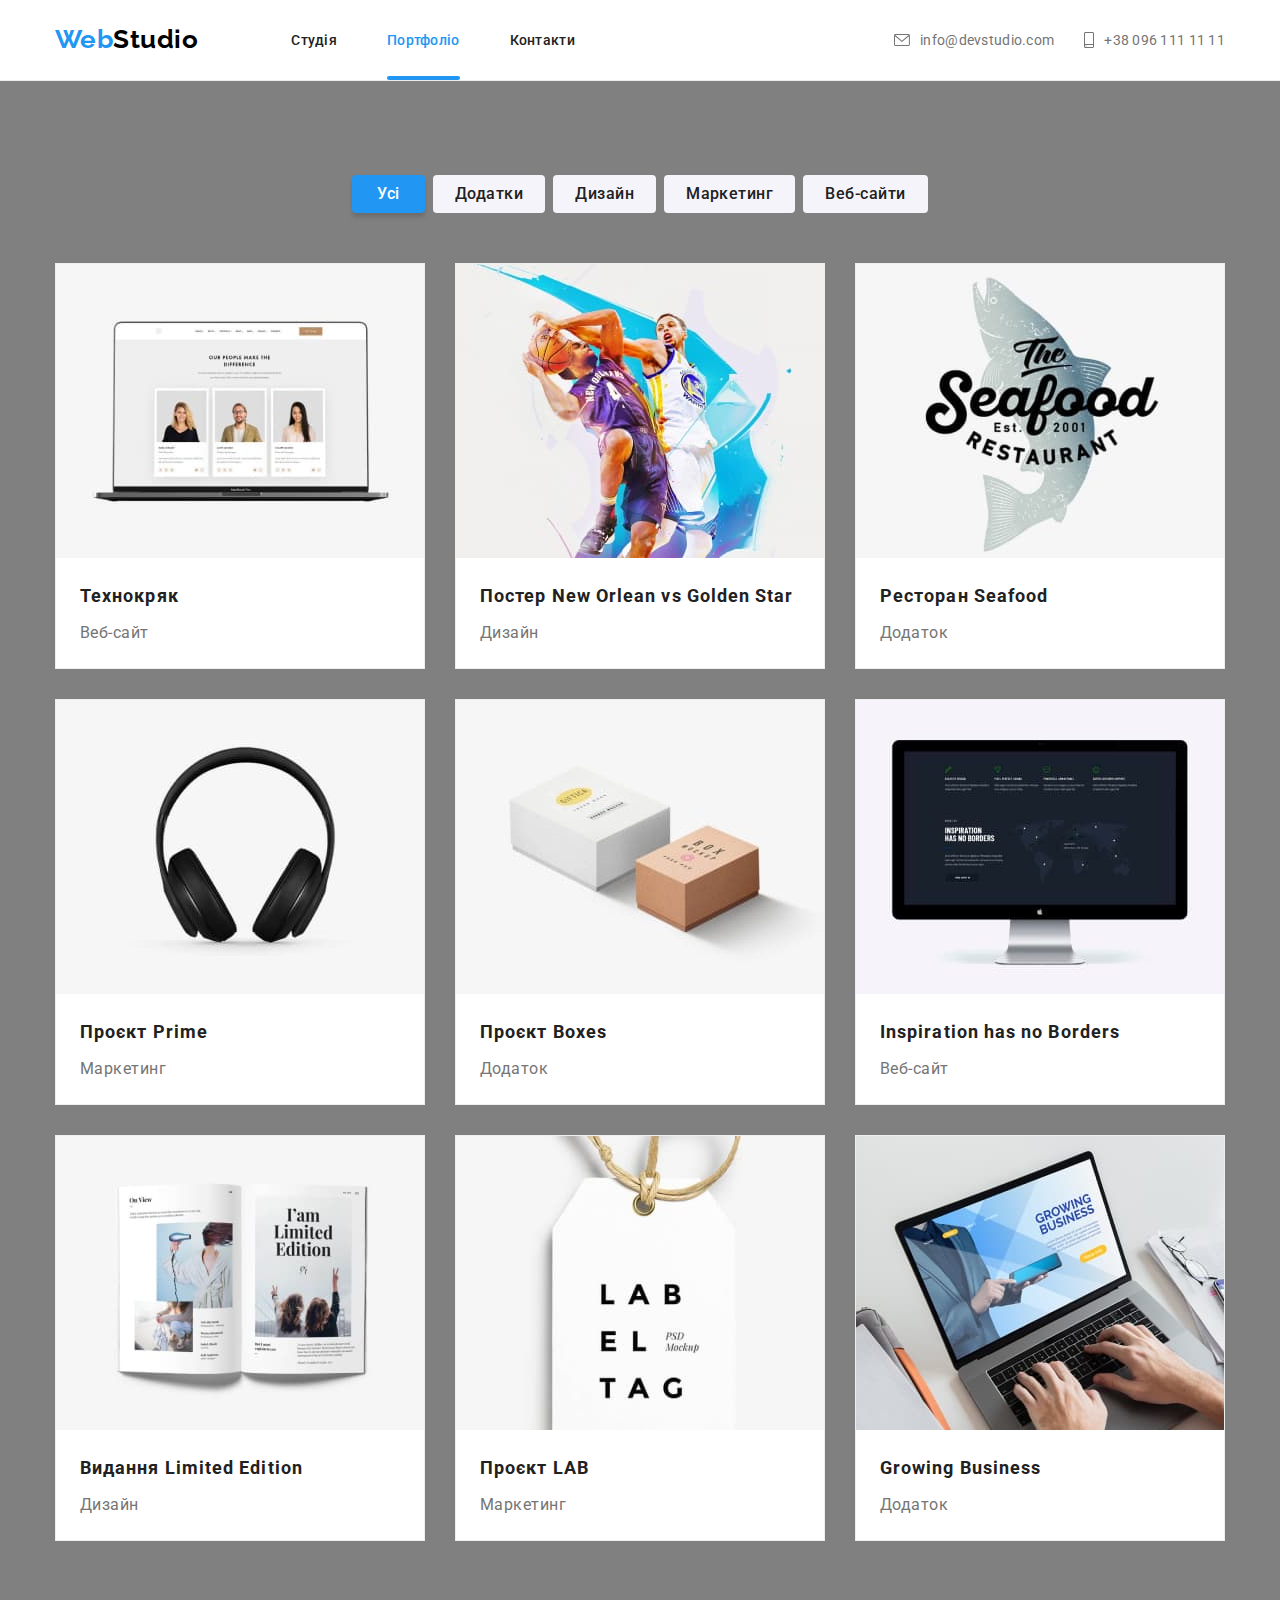
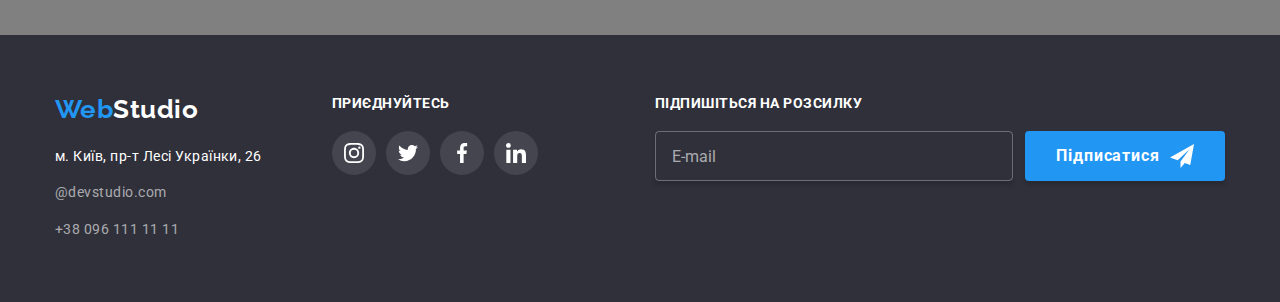
==== commit a44191e7: "hw 08" ====
--- a/portfolio.html
+++ b/portfolio.html
@@ -17,7 +17,6 @@
     <link rel="stylesheet" href="./css/main.min.css" />
   </head>
   <body>
-
     <header class="header">
       <div class="container header__container">
         <nav class="navygation">
@@ -78,7 +77,9 @@
                   >
                 </li>
                 <li class="header-address__item">
-                  <a class="header-address__link link header-address__link--accent" href="tel:+380961111111"
+                  <a
+                    class="header-address__link link header-address__link--accent"
+                    href="tel:+380961111111"
                     ><svg class="header-address__icon" width="10" height="16">
                       <use href="./images/icons.svg#icon-smartphone"></use></svg
                     >+38 096 111 11 11</a
@@ -107,7 +108,7 @@
               </li>
             </ul>
           </div>
-        </nav> 
+        </nav>
       </div>
     </header>
     <main>
@@ -141,15 +142,33 @@
             <li class="benefits__item">
               <a class="benefits__link link" href="">
                 <div class="benefits__thumb">
-                  <img class="benefits__image"
-                  srcset="
-                  ./images/mobile/img(2-1)-M.jpg     1x,
-                  ./images/mobile/img(2-1)-2x-M.jpg  2x,
-                  ./images/tab/img(2-1)-T.jpg        1x,
-                  ./images/tab/img(2-1)-2x-T.jpg     2x,
-                  ./images/desktop/img(2-1)-D.jpg    1x,
-                  ./images/desktop/img(2-1)-2x-D.jpg 2x"
-                 src="./images/img(2-1)-M.jpg" alt="Веб-сайт" width="370" />
+                  <picture class="benefits__picture">
+                    <sourse
+                      srcset="
+                     ./images/mobile/img(2-1)-M.jpg     1x,
+                      ./images/mobile/img(2-1)-2x-M.jpg  2x"
+                      media="(max-width: 767px)"
+                    />
+                    <sourse
+                      srcset="
+                      ./images/tab/img(2-1)-T.jpg        1x,
+                     ./images/tab/img(2-1)-2x-T.jpg     2x"
+                      media="(min-width: 768px)"
+                    />
+                    <sourse
+                      srcset="
+                      ./images/desktop/img(2-1)-D.jpg    1x,
+                      ./images/desktop/img(2-1)-2x-D.jpg 2x"
+                      media="(min-width: 1200px)"
+                    />
+                  </picture>
+
+                  <img
+                    class="benefits__image"
+                    src="./images/mobile/img(2-1)-M.jpg"
+                    alt="Веб-сайт"
+                    width="370"
+                  />
                   <p class="benefits__thumb-text">
                     Ресурс пропонує комплексні пропозиції з різним рівнем
                     функціоналу та сервісів. Все це дозволить відвідувачу
@@ -165,16 +184,33 @@
             <li class="benefits__item">
               <a class="benefits__link link" href="">
                 <div class="benefits__thumb">
-                  <img class="benefits__image"
-                  srcset="
+                  <picture class="benefits__picture">
+                    <sourse
+                      srcset="
                   ./images/mobile/img(2-2)-M.jpg     1x,
-                  ./images/mobile/img(2-2)-2x-M.jpg  2x,
+                  ./images/mobile/img(2-2)-2x-M.jpg  2x"
+                      media="(max-width: 767px)"
+                      <source
+                      srcset="
                   ./images/tab/img(2-2)-T.jpg        1x,
-                  ./images/tab/img(2-2)-2x-T.jpg     2x,
-                  ./images/desktop/img(2-2)-D.jpg    1x,
-                  ./images/desktop/img(2-2)-2x-D.jpg 2x"
-                  src="./images/mobile/img(2-2)-M.jpg" alt="Дизайн"
-                  width="370" />
+                  ./images/tab/img(2-2)-2x-T.jpg     2x"
+                      media="(min-width: 768px)"
+                    />
+                    <source
+                      srcset="
+                        ./images/desktop/img(2-2)-D.jpg    1x,
+                        ./images/desktop/img(2-2)-2x-D.jpg 2x
+                      "
+                      media="(min-width: 1200px)"
+                    />
+                  </picture>
+                  <img
+                    class="benefits__image"
+                    src="./images/mobile/img(2-2)-M.jpg"
+                    alt="Дизайн"
+                    width="370"
+                  />
+
                   <p class="benefits__thumb-text">
                     Ресурс пропонує комплексні пропозиції з різним рівнем
                     функціоналу та сервісів. Все це дозволить відвідувачу
@@ -193,14 +229,33 @@
             <li class="benefits__item">
               <a class="benefits__link link" href="">
                 <div class="benefits__thumb">
-                  <img class="benefits__image"
-                  srcset="
-                  ./images/mobile/img(2-3)-M.jpg     1x,
-                  ./images/mobile/img(2-3)-2x-M.jpg  2x,
-                  ./images/tab/img(2-3)-T.jpg        1x,
-                  ./images/tab/img(2-3)-2x-T.jpg     2x,
-                  ./images/desktop/img(2-3)-D.jpg    1x,
-                  ./images/desktop/img(2-3)-2x-D.jpg 2x" src="./images/mobile/img(2-3)-M.jpg" alt="Додаток" width="370" />
+                  <picture class="benefits__picture">
+                    <sourse
+                      srcset="
+                      ./images/mobile/img(2-3)-M.jpg     1x,
+                      ./images/mobile/img(2-3)-2x-M.jpg  2x"
+                      media="(max-width: 767px)"
+                      <source
+                      srcset="
+                      ./images/tab/img(2-3)-T.jpg        1x,
+                      ./images/tab/img(2-3)-2x-T.jpg     2x"
+                      media="(min-width: 768px)"
+                    />
+                    <source
+                      srcset="
+                        ./images/desktop/img(2-3)-D.jpg    1x,
+                        ./images/desktop/img(2-3)-2x-D.jpg 2x
+                      "
+                      media="(min-width: 1200px)"
+                    />
+                  </picture>
+
+                  <img
+                    class="benefits__image"
+                    src="./images/mobile/img(2-3)-M.jpg"
+                    alt="Додаток"
+                    width="370"
+                  />
                   <p class="benefits__thumb-text">
                     Ресурс пропонує комплексні пропозиції з різним рівнем
                     функціоналу та сервісів. Все це дозволить відвідувачу
@@ -217,14 +272,29 @@
             <li class="benefits__item">
               <a class="benefits__link link" href="">
                 <div class="benefits__thumb">
-                  <img class="benefits__image"
-                  srcset="
-                  ./images/mobile/img(2-4)-M.jpg     1x,
-                  ./images/mobile/img(2-4)-2x-M.jpg  2x,
-                  ./images/tab/img(2-4)-T.jpg        1x,
-                  ./images/tab/img(2-4)-2x-T.jpg     2x,
-                  ./images/desktop/img(2-4)-D.jpg    1x,
-                  ./images/desktop/img(2-4)-2x-D.jpg 2x"
+                  <picture class="benefits__picture">
+                    <sourse
+                      srcset="
+                      ./images/mobile/img(2-4)-M.jpg     1x,
+                      ./images/mobile/img(2-4)-2x-M.jpg  2x"
+                      media="(max-width: 767px)"
+                      <source
+                      srcset="
+                      ./images/tab/img(2-4)-T.jpg        1x,
+                      ./images/tab/img(2-4)-2x-T.jpg     2x"
+                      media="(min-width: 768px)"
+                    />
+                    <source
+                      srcset="
+                        ./images/desktop/img(2-4)-D.jpg    1x,
+                        ./images/desktop/img(2-4)-2x-D.jpg 2x
+                      "
+                      media="(min-width: 1200px)"
+                    />
+                  </picture>
+
+                  <img
+                    class="benefits__image"
                     src="./images/mobile/img(2-4)-M.jpg"
                     alt="Маркетинг"
                     width="370"
@@ -245,14 +315,34 @@
             <li class="benefits__item">
               <a class="benefits__link link" href="">
                 <div class="benefits__thumb">
-                  <img class="benefits__image"
-                  srcset="
-                  ./images/mobile/img(2-5)-M.jpg     1x,
-                  ./images/mobile/img(2-5)-2x-M.jpg  2x,
-                  ./images/tab/img(2-5)-T.jpg        1x,
-                  ./images/tab/img(2-5)-2x-T.jpg     2x,
-                  ./images/desktop/img(2-5)-D.jpg    1x,
-                  ./images/desktop/img(2-5)-2x-D.jpg 2x" src="./images/mobile/img(2-5)-M.jpg" alt="Додаток" width="370" />
+                  <picture class="benefits__picture">
+                    <sourse
+                      srcset="
+                      ./images/mobile/img(2-5)-M.jpg     1x,
+                      ./images/mobile/img(2-5)-2x-M.jpg  2x
+                      "
+                      media="(max-width: 767px)"
+                      <source
+                      srcset="
+                      ./images/tab/img(2-5)-T.jpg        1x,
+                      ./images/tab/img(2-5)-2x-T.jpg     2x"
+                      media="(min-width: 768px)"
+                    />
+                    <source
+                      srcset="
+                        ./images/desktop/img(2-5)-D.jpg    1x,
+                        ./images/desktop/img(2-5)-2x-D.jpg 2x
+                      "
+                      media="(min-width: 1200px)"
+                    />
+                  </picture>
+
+                  <img
+                    class="benefits__image"
+                    src="./images/mobile/img(2-5)-M.jpg"
+                    alt="Додаток"
+                    width="370"
+                  />
                   <p class="benefits__thumb-text">
                     Ресурс пропонує комплексні пропозиції з різним рівнем
                     функціоналу та сервісів. Все це дозволить відвідувачу
@@ -269,15 +359,35 @@
             <li class="benefits__item">
               <a class="benefits__link link" href="">
                 <div class="benefits__thumb">
-                  <img class="benefits__image" 
-                  srcset="
-                  ./images/mobile/img(2-6)-M.jpg     1x,
-                  ./images/mobile/img(2-6)-2x-M.jpg  2x,
-                  ./images/tab/img(2-6)-T.jpg        1x,
-                  ./images/tab/img(2-6)-2x-T.jpg     2x,
-                  ./images/desktop/img(2-6)-D.jpg    1x,
-                  ./images/desktop/img(2-6)-2x-D.jpg 2x" 
-                  src="./images/mobile/img(2-6)-M.jpg" alt="Веб-сайт" width="370" />
+                  <picture class="benefits__picture">
+                    <sourse
+                      srcset="
+                      ./images/mobile/img(2-6)-M.jpg     1x,
+                      ./images/mobile/img(2-6)-2x-M.jpg  2x
+                      "
+                      media="(max-width: 767px)"
+                      <source
+                      srcset="
+                      ./images/tab/img(2-6)-T.jpg        1x,
+                      ./images/tab/img(2-6)-2x-T.jpg     2x
+                     "
+                      media="(min-width: 768px)"
+                    />
+                    <source
+                      srcset="
+                        ./images/desktop/img(2-6)-D.jpg    1x,
+                        ./images/desktop/img(2-6)-2x-D.jpg 2x
+                      "
+                      media="(min-width: 1200px)"
+                    />
+                  </picture>
+
+                  <img
+                    class="benefits__image"
+                    src="./images/mobile/img(2-6)-M.jpg"
+                    alt="Веб-сайт"
+                    width="370"
+                  />
                   <p class="benefits__thumb-text">
                     Ресурс пропонує комплексні пропозиції з різним рівнем
                     функціоналу та сервісів. Все це дозволить відвідувачу
@@ -294,14 +404,35 @@
             <li class="benefits__item">
               <a class="benefits__link link" href="">
                 <div class="benefits__thumb">
-                  <img class="benefits__image" 
-                  srcset="
-                  ./images/mobile/img(2-7)-M.jpg     1x,
-                  ./images/mobile/img(2-7)-2x-M.jpg  2x,
-                  ./images/tab/img(2-7)-T.jpg        1x,
-                  ./images/tab/img(2-7)-2x-T.jpg     2x,
-                  ./images/desktop/img(2-7)-D.jpg    1x,
-                  ./images/desktop/img(2-7)-2x-D.jpg 2x" src="./images/mobile/img(2-7)-M.jpg" alt="Дизайн" width="370" />
+                  <picture class="benefits__picture">
+                    <sourse
+                      srcset="
+                      ./images/mobile/img(2-7)-M.jpg     1x,
+                      ./images/mobile/img(2-7)-2x-M.jpg  2x
+                      "
+                      media="(max-width: 767px)"
+                      <source
+                      srcset="
+                      ./images/tab/img(2-7)-T.jpg        1x,
+                      ./images/tab/img(2-7)-2x-T.jpg     2x,
+                     "
+                      media="(min-width: 768px)"
+                    />
+                    <source
+                      srcset="
+                        ./images/desktop/img(2-7)-D.jpg    1x,
+                        ./images/desktop/img(2-7)-2x-D.jpg 2x
+                      "
+                      media="(min-width: 1200px)"
+                    />
+                  </picture>
+
+                  <img
+                    class="benefits__image"
+                    src="./images/mobile/img(2-7)-M.jpg"
+                    alt="Дизайн"
+                    width="370"
+                  />
                   <p class="benefits__thumb-text">
                     Ресурс пропонує комплексні пропозиції з різним рівнем
                     функціоналу та сервісів. Все це дозволить відвідувачу
@@ -318,14 +449,29 @@
             <li class="benefits__item">
               <a class="benefits__link link" href="">
                 <div class="benefits__thumb">
-                  <img class="benefits__image"
-                  srcset="
-                  ./images/mobile/img(2-8)-M.jpg     1x,
-                  ./images/mobile/img(2-8)-2x-M.jpg  2x,
-                  ./images/tab/img(2-8)-T.jpg        1x,
-                  ./images/tab/img(2-8)-2x-T.jpg     2x,
-                  ./images/desktop/img(2-8)-D.jpg    1x,
-                  ./images/desktop/img(2-8)-2x-D.jpg 2x"
+                  <picture class="benefits__picture">
+                    <sourse
+                      srcset="
+                      ./images/mobile/img(2-8)-M.jpg     1x,
+                      ./images/mobile/img(2-8)-2x-M.jpg  2x"
+                      media="(max-width: 767px)"
+                      <source
+                      srcset="
+                      ./images/tab/img(2-8)-T.jpg        1x,
+                      ./images/tab/img(2-8)-2x-T.jpg     2x"
+                      media="(min-width: 768px)"
+                    />
+                    <source
+                      srcset="
+                        ./images/desktop/img(2-8)-D.jpg    1x,
+                        ./images/desktop/img(2-8)-2x-D.jpg 2x
+                      "
+                      media="(min-width: 1200px)"
+                    />
+                  </picture>
+
+                  <img
+                    class="benefits__image"
                     src="./images/mobile/img(2-8)-M.jpg"
                     alt="Маркетинг"
                     width="370"
@@ -346,14 +492,37 @@
             <li class="benefits__item">
               <a class="benefits__link link" href="">
                 <div class="benefits__thumb">
-                  <img class="benefits__image" 
-                  srcset="
-                  ./images/mobile/img(2-9)-M.jpg     1x,
-                  ./images/mobile/img(2-9)-2x-M.jpg  2x,
-                  ./images/tab/img(2-9)-T.jpg        1x,
-                  ./images/tab/img(2-9)-2x-T.jpg     2x,
-                  ./images/desktop/img(2-9)-D.jpg    1x,
-                  ./images/desktop/img(2-9)-2x-D.jpg 2x" src="./images/mobile/img(2-9)-M.jpg" alt="Додаток" width="370" />
+                  <picture class="benefits__picture">
+                    <sourse
+                      srcset="
+                      ./images/mobile/img(2-9)-M.jpg     1x,
+                      ./images/mobile/img(2-9)-2x-M.jpg  2x,
+                     
+                      "
+                      media="(max-width: 767px)"
+                      <source
+                      srcset="
+                      ./images/tab/img(2-9)-T.jpg        1x,
+                      ./images/tab/img(2-9)-2x-T.jpg     2x,
+                     
+                     "
+                      media="(min-width: 768px)"
+                    />
+                    <source
+                      srcset="
+                        ./images/desktop/img(2-9)-D.jpg    1x,
+                        ./images/desktop/img(2-9)-2x-D.jpg 2x
+                      "
+                      media="(min-width: 1200px)"
+                    />
+                  </picture>
+
+                  <img
+                    class="benefits__image"
+                    src="./images/mobile/img(2-9)-M.jpg"
+                    alt="Додаток"
+                    width="370"
+                  />
                   <p class="benefits__thumb-text">
                     Ресурс пропонує комплексні пропозиції з різним рівнем
                     функціоналу та сервісів. Все це дозволить відвідувачу
@@ -375,93 +544,93 @@
     <footer class="footer">
       <div class="container footer__container">
         <div class="footer-nav">
-        <div class="footer-main">
-          <a class="logo footer__logo" href=""
-            >Web<span class="logo--light">Studio</span></a
-          >
-          <address class="address">
-            <p class="address__name">м. Київ, пр-т Лесі Українки, 26</p>
-            <ul class="address__list list">
-              <li class="address__item">
-                <a class="address__link link" href="mailto:@devstudio.com"
-                  >@devstudio.com</a
+          <div class="footer-main">
+            <a class="logo footer__logo" href=""
+              >Web<span class="logo--light">Studio</span></a
+            >
+            <address class="address">
+              <p class="address__name">м. Київ, пр-т Лесі Українки, 26</p>
+              <ul class="address__list list">
+                <li class="address__item">
+                  <a class="address__link link" href="mailto:@devstudio.com"
+                    >@devstudio.com</a
+                  >
+                </li>
+                <li class="address__item">
+                  <a class="address__link link" href="tel:+380961111111"
+                    >+38 096 111 11 11</a
+                  >
+                </li>
+              </ul>
+            </address>
+          </div>
+          <div class="social">
+            <h2 class="uppertitle uppertitle--medium">приєднуйтесь</h2>
+            <ul class="social__list list">
+              <li class="social__item">
+                <a
+                  href=""
+                  class="social__link social__link--dark link"
+                  target="_blank"
+                  rel="noopener noreferrer"
                 >
-              </li>
-              <li class="address__item">
-                <a class="address__link link" href="tel:+380961111111"
-                  >+38 096 111 11 11</a
+                  <svg
+                    class="social__icon social__icon--white"
+                    width="20"
+                    height="20"
+                  >
+                    <use href="./images/icons.svg#icon-instagram"></use>
+                  </svg>
+                </a>
+              </li>
+              <li class="social__item">
+                <a
+                  href=""
+                  class="social__link social__link--dark link"
+                  target="_blank"
+                  rel="noopener noreferrer"
                 >
+                  <svg
+                    class="social__icon social__icon--white"
+                    width="20"
+                    height="20"
+                  >
+                    <use href="./images/icons.svg#icon-twitter"></use></svg
+                ></a>
+              </li>
+              <li class="social__item">
+                <a
+                  href=""
+                  class="social__link social__link--dark link"
+                  target="_blank"
+                  rel="noopener noreferrer"
+                >
+                  <svg
+                    class="social__icon social__icon--white"
+                    width="20"
+                    height="20"
+                  >
+                    <use href="./images/icons.svg#icon-facebook"></use></svg
+                ></a>
+              </li>
+              <li class="social__item">
+                <a
+                  href=""
+                  class="social__link social__link--dark link"
+                  target="_blank"
+                  rel="noopener noreferrer"
+                >
+                  <svg
+                    class="social__icon social__icon--white"
+                    width="20"
+                    height="20"
+                  >
+                    <use href="./images/icons.svg#icon-linkedin"></use></svg
+                ></a>
               </li>
             </ul>
-          </address>
+          </div>
         </div>
-        <div class="social">
-          <h2 class="uppertitle uppertitle--medium">приєднуйтесь</h2>
-          <ul class="social__list list">
-            <li class="social__item">
-              <a
-                href=""
-                class="social__link social__link--dark link"
-                target="_blank"
-                rel="noopener noreferrer"
-              >
-                <svg
-                  class="social__icon social__icon--white"
-                  width="20"
-                  height="20"
-                >
-                  <use href="./images/icons.svg#icon-instagram"></use>
-                </svg>
-              </a>
-            </li>
-            <li class="social__item">
-              <a
-                href=""
-                class="social__link social__link--dark link"
-                target="_blank"
-                rel="noopener noreferrer"
-              >
-                <svg
-                  class="social__icon social__icon--white"
-                  width="20"
-                  height="20"
-                >
-                  <use href="./images/icons.svg#icon-twitter"></use></svg
-              ></a>
-            </li>
-            <li class="social__item">
-              <a
-                href=""
-                class="social__link social__link--dark link"
-                target="_blank"
-                rel="noopener noreferrer"
-              >
-                <svg
-                  class="social__icon social__icon--white"
-                  width="20"
-                  height="20"
-                >
-                  <use href="./images/icons.svg#icon-facebook"></use></svg
-              ></a>
-            </li>
-            <li class="social__item">
-              <a
-                href=""
-                class="social__link social__link--dark link"
-                target="_blank"
-                rel="noopener noreferrer"
-              >
-                <svg
-                  class="social__icon social__icon--white"
-                  width="20"
-                  height="20"
-                >
-                  <use href="./images/icons.svg#icon-linkedin"></use></svg
-              ></a>
-            </li>
-          </ul>
-        </div>
-      </div>
 
         <form action="#" class="footer-form">
           <h2 class="uppertitle uppertitle--medium">Підпишіться на розсилку</h2>
--- a/css/main.min.css
+++ b/css/main.min.css
@@ -1 +1 @@
-:root{--bg-color: #ffffff;--primary-color: #212121;--secondary-color: #757575;--logo-color-black: #000000;--black-color-light: rgba(255, 255, 255, 0.6);--white-color: #ffffff;--accent-color: #2196f3;--bg-light-color: #f5f4fa;--bg-accent-color: #2196f3;--bg-dark-color: #2f303a;--bg-hero-color: #c4c4c4;--border-header-color: #ececec;--border-color: #eee;--icon-color-defoult: #afb1b8;--bg-footer-icon-color: rgba(255, 255, 255, 0.1);--overlay-benefits-color: rgba(33, 150, 243, 0.9);--border-modal-color: rgba(33, 33, 33, 0.2);--placeholder-color: rgba(117, 117, 117, 0.5);--btn-shadow-color: rgba(0, 0, 0, 0.15);--border-modal-color:rgba(0, 0, 0, 0.1);--bg-backdrop:rgba(0, 0, 0, 0.2)}html{-webkit-box-sizing:border-box;box-sizing:border-box}body{font-family:"Roboto",sans-serif;color:var(--primary-color);letter-spacing:.03em}.container{padding-left:15px;padding-right:15px;margin-right:auto;margin-left:auto}@media screen and (min-width: 480px){.container{width:480px}}@media screen and (min-width: 768px){.container{width:768px}}@media screen and (min-width: 1200px){.container{width:1200px}}img{display:block}.list{list-style:none;padding:0;margin:0}h1,h2,h3,h4,h5,h6,p,ul,input,textarea{padding:0;margin:0}.link{text-decoration:none}textarea,input{font-size:inherit;border:none}.logo{display:block;font-family:"Raleway",sans-serif;font-weight:700;font-size:26px;color:var(--accent-color);text-decoration:none;margin-top:0;padding-top:24px;padding-bottom:25px}@media screen and (max-width: 767px){.logo{padding-top:16px;padding-bottom:16px}}.logo--dark{color:var(--logo-color-black)}.logo--light{color:var(--white-color)}.footer__logo{display:inline-block;margin-bottom:20px;margin-top:0;padding:0}.section-title{font-size:28px;text-align:center;margin-top:0;margin-bottom:30px}@media screen and (min-width: 1200px){.section-title{font-size:36px;margin-bottom:50px}}.uppertitle--medium{font-size:14px;text-transform:uppercase;color:var(--white-color);margin-bottom:20px;text-align:left}@media screen and (max-width: 1199px){.uppertitle--medium{text-align:center}}.uppertitle--medium-dark{font-size:14px;text-transform:uppercase;margin-top:0;margin-bottom:10px;text-align:center}@media screen and (min-width: 768px){.uppertitle--medium-dark{text-align:left}}.btn{display:inline-block;font-family:"Roboto",sans-serif;font-weight:700;font-size:16px;border-radius:4px;color:var(--white-color);background-color:var(--bg-accent-color);letter-spacing:.06em;height:50px;line-height:1.88;cursor:pointer;border:none}.btn--hero-btn{text-align:center;padding:10px 24px;-webkit-box-shadow:0 4px 4px 0 var(--btn-shadow-color);box-shadow:0 4px 4px 0 var(--btn-shadow-color)}@media screen and (min-width: 1200px){.btn--hero-btn{padding:10px 32px}}.btn--modal-btn{display:block;margin-left:auto;margin-right:auto;width:200px;padding:10px 52px;-webkit-box-shadow:0 4px 4px 0 var(--btn-shadow-color);box-shadow:0 4px 4px 0 var(--btn-shadow-color)}.modal-close{width:30px;height:30px;position:absolute;top:8px;right:8px;border-radius:50%;display:-webkit-box;display:-ms-flexbox;display:flex;margin-left:auto;margin-bottom:2px;-webkit-box-pack:center;-ms-flex-pack:center;justify-content:center;-webkit-box-align:center;-ms-flex-align:center;align-items:center;padding:0px;border-width:1px;border-color:var(--border-modal-color);background-color:var(--bg-color)}.modal-close__icon{fill:var(--logo-color-black);-webkit-transition:fill 250ms cubic-bezier(0.4, 0, 0.2, 1);transition:fill 250ms cubic-bezier(0.4, 0, 0.2, 1)}.modal-close:hover .modal-close__icon{fill:var(--accent-color)}.modal-close:focus .modal-close__icon{fill:var(--accent-color)}.btn--primary{height:38px;padding:6px 25px;font-weight:500;line-height:1.63;letter-spacing:.03em;background-color:var(--accent-color);-webkit-box-shadow:0 4px 4px 0 var(--btn-shadow-color);box-shadow:0 4px 4px 0 var(--btn-shadow-color)}.btn--secondary{height:38px;padding:6px 22px;font-weight:500;line-height:1.63;letter-spacing:.03em;color:var(--primary-color);background-color:var(--bg-light-color)}.btn__list{display:-webkit-box;display:-ms-flexbox;display:flex;-webkit-box-pack:center;-ms-flex-pack:center;justify-content:center;margin-bottom:40px}@media screen and (max-width: 767px){.btn__list{-ms-flex-wrap:wrap;flex-wrap:wrap;-webkit-box-pack:start;-ms-flex-pack:start;justify-content:start}}@media screen and (min-width: 767px){.btn__list{margin-bottom:30px}}@media screen and (min-width: 1200px){.btn__list{margin-bottom:50px}}.btn__item{display:-webkit-box;display:-ms-flexbox;display:flex;-webkit-box-pack:center;-ms-flex-pack:center;justify-content:center;-ms-flex-wrap:wrap;flex-wrap:wrap;margin-right:8px}@media screen and (max-width: 767px){.btn__item{margin-bottom:15px}}.btn__item:last-child{margin-right:0}.footer-btn{display:inline-block;display:-webkit-box;display:-ms-flexbox;display:flex;-webkit-box-pack:center;-ms-flex-pack:center;justify-content:center;-webkit-box-align:center;-ms-flex-align:center;align-items:center;cursor:pointer;background-color:var(--bg-accent-color);border:none;border-radius:4px;-webkit-box-shadow:0 4px 4px 0 var(--btn-shadow-color);box-shadow:0 4px 4px 0 var(--btn-shadow-color);min-width:200px;height:50px;outline:none;padding:10px 28px}@media screen and (max-width: 1199px){.footer-btn{margin-left:auto;margin-right:auto}}.footer-btn__text{text-align:center;font-family:"Roboto",sans-serif;font-weight:700;font-size:16px;line-height:1.88;letter-spacing:.06em;margin-right:10px;color:var(--white-color)}.footer-btn__icon{top:13px;right:28px;fill:var(--white-color)}.social{margin-bottom:60px}@media screen and (min-width: 768px)and (max-width: 1199px){.social{margin:0}}.social__list{display:-webkit-box;display:-ms-flexbox;display:flex;-webkit-box-pack:center;-ms-flex-pack:center;justify-content:center;gap:10px}.social__item{width:44px;height:44px}.social__link{width:100%;height:100%;border-radius:50%;display:-webkit-box;display:-ms-flexbox;display:flex;-webkit-box-align:center;-ms-flex-align:center;align-items:center;-webkit-box-pack:center;-ms-flex-pack:center;justify-content:center;-webkit-transition:background-color 250ms cubic-bezier(0.4, 0, 0.2, 1);transition:background-color 250ms cubic-bezier(0.4, 0, 0.2, 1)}.social__link:hover,.social__link:focus{background-color:var(--accent-color)}.social__link:hover .social__icon{fill:var(--white-color)}.social__link:focus .social__icon{background-color:var(--accent-color);fill:var(--white-color)}.social__link--dark{background-color:var(--bg-footer-icon-color);-webkit-transition:background-color 250ms cubic-bezier(0.4, 0, 0.2, 1);transition:background-color 250ms cubic-bezier(0.4, 0, 0.2, 1)}.social__icon{fill:var(--icon-color-defoult);-webkit-transition:fill 250ms cubic-bezier(0.4, 0, 0.2, 1);transition:fill 250ms cubic-bezier(0.4, 0, 0.2, 1)}.social__icon--white{fill:var(--white-color)}.header{position:relative}.navygation{display:-webkit-box;display:-ms-flexbox;display:flex;-webkit-box-align:center;-ms-flex-align:center;align-items:center;width:100%;z-index:1}.navygation__menu-button{display:-webkit-inline-box;display:-ms-inline-flexbox;display:inline-flex;padding:0;margin:0;border:none;background-color:rgba(0,0,0,0);margin-left:auto}.navygation__menu-button .navygation__icon-header-close{display:none}.navygation__menu-button.is-open .navygation__icon-header-close{display:block}.navygation__menu-button.is-open .navygation__icon-header-menu{display:none}@media screen and (min-width: 768px){.navygation__menu-button{display:none}}.menu-button:hover .menu-button__icon-header-close{fill:var(--accent-color);-webkit-transition:color 250ms cubic-bezier(0.4, 0, 0.2, 1);transition:color 250ms cubic-bezier(0.4, 0, 0.2, 1)}.header-nav__list{margin-bottom:306px}@media screen and (min-width: 768px){.header-nav__list{margin-bottom:0;display:-webkit-box;display:-ms-flexbox;display:flex}}@media screen and (min-width: 1200px){.header-nav__list{margin-left:92px}}.header-nav__link{font-size:40px;letter-spacing:.02em;color:var(--primary-color);-webkit-transition:color 250ms cubic-bezier(0.4, 0, 0.2, 1);transition:color 250ms cubic-bezier(0.4, 0, 0.2, 1)}@media screen and (min-width: 768px){.header-nav__link{display:block;color:inherit;font-size:14px;font-weight:500;letter-spacing:.02em;padding-top:32px;padding-bottom:32px}}@media screen and (max-width: 767px){.header-nav__item{margin-bottom:32px}}@media screen and (min-width: 768px){.header-nav__item{margin-right:50px}}.header-nav__item:last-child{margin-right:0}.header-nav__link--current{display:block;position:relative;color:var(--accent-color)}@media screen and (min-width: 768px){.header-nav__link--current::after{content:" ";position:absolute;left:0;bottom:0;display:block;width:100%;height:4px;border-radius:2px;background-color:var(--accent-color)}}.header-nav__link:hover{color:var(--accent-color)}.header-nav__link:focus{color:var(--accent-color)}.social-list{display:-webkit-box;display:-ms-flexbox;display:flex;margin-top:64px}.social-list__link{font-size:18px;line-height:1.22;letter-spacing:.02em;color:var(--accent-color)}.social-list__separator{margin:0 10px}@media screen and (min-width: 768px){.social-list{display:none}}@media screen and (max-width: 767px){.menu-container{display:none;position:absolute;top:100%;left:0;width:100%;background-color:var(--bg-color);padding:40px}.menu-container.is-open{display:block}}@media screen and (min-width: 768px){.menu-container{display:-webkit-box;display:-ms-flexbox;display:flex;-webkit-box-align:center;-ms-flex-align:center;align-items:center;-webkit-box-flex:1;-ms-flex-positive:1;flex-grow:1;-webkit-box-pack:justify;-ms-flex-pack:justify;justify-content:space-between;margin-left:87px}}@media screen and (min-width: 768px){.menu-container{margin-left:93px}}.footer-form{margin-left:auto}.footer-form__input{margin-bottom:20px}@media screen and (max-width: 767px){.footer-form__input{display:block}}@media screen and (min-width: 768px){.footer-form__input{margin-bottom:0}}@media screen and (min-width: 1200px){.footer-form__input{display:-webkit-box;display:-ms-flexbox;display:flex}}.footer-form__text{width:358px;height:50px;outline:rgba(0,0,0,0);border:1px solid rgba(255,255,255,.3);border-radius:4px;width:358px;height:50px;padding:16px;-webkit-box-shadow:0 4px 4px 0 var(--btn-shadow-color);box-shadow:0 4px 4px 0 var(--btn-shadow-color);background:rgba(33,150,243,0);margin:0;margin-right:12px;font-weight:400;font-size:16px;line-height:1.25;color:var(--white-color);-webkit-transition:border-color 250ms cubic-bezier(0.4, 0, 0.2, 1);transition:border-color 250ms cubic-bezier(0.4, 0, 0.2, 1)}@media screen and (max-width: 767px){.footer-form__text{margin-bottom:20px}}@media screen and (min-width: 768px)and (max-width: 1199px){.footer-form__text{display:block;margin-left:auto;margin-right:auto;margin-bottom:20px}}@media screen and (min-width: 1200px){.footer-form__text{display:-webkit-box;display:-ms-flexbox;display:flex}}.footer-form__text::-webkit-input-placeholder{color:var(--black-color-light)}.footer-form__text::-moz-placeholder{color:var(--black-color-light)}.footer-form__text:-ms-input-placeholder{color:var(--black-color-light)}.footer-form__text::-ms-input-placeholder{color:var(--black-color-light)}.footer-form__text::placeholder{color:var(--black-color-light)}.footer-form__text:focus{border-color:var(--white-color)}.footer-form__text:hover{border-color:var(--white-color)}.backdrop{position:fixed;top:0;width:100%;height:100%;background:var(--bg-backdrop);-webkit-transition:opacity 300ms linear,visibility 300ms linear;transition:opacity 300ms linear,visibility 300ms linear;overflow-y:scroll}.backdrop.is-hidden .modal{-webkit-transform:translate(-50%, -50%) scale(0);transform:translate(-50%, -50%) scale(0)}.is-hidden{visibility:none;opacity:0;pointer-events:none}.modal{position:absolute;top:50%;left:50%;-webkit-transform:translate(-50%, -50%) scale(1);transform:translate(-50%, -50%) scale(1);-webkit-transition:-webkit-transform 300ms linear;transition:-webkit-transform 300ms linear;transition:transform 300ms linear;transition:transform 300ms linear, -webkit-transform 300ms linear;border-radius:4px;width:450px;-webkit-box-shadow:0 2px 1px 0 rgba(0,0,0,.2),0 1px 1px 0 rgba(0,0,0,.14),0 1px 3px 0 rgba(0,0,0,.12);box-shadow:0 2px 1px 0 rgba(0,0,0,.2),0 1px 1px 0 rgba(0,0,0,.14),0 1px 3px 0 rgba(0,0,0,.12);background:var(--bg-color)}@media screen and (min-width: 1200px){.modal{width:528px}}.modal-form{display:block;width:100%;padding:40px 40px}.modal-form__label{display:block;font-weight:400;font-size:12px;letter-spacing:.01em;color:var(--secondary-color);margin-bottom:4px}.modal-form__input{height:40px;display:block;text-align:center;border:1px solid var(--border-modal-color);border-radius:4px;width:100%;padding-top:11px;padding-bottom:11px;padding-left:42px;padding-right:12px;outline:rgba(0,0,0,0);-webkit-transition:border-color 250ms cubic-bezier(0.4, 0, 0.2, 1);transition:border-color 250ms cubic-bezier(0.4, 0, 0.2, 1);margin-bottom:10px}.modal-form__field{position:relative}.modal-form__icon{position:absolute;display:inline-block;top:50%;left:12px;-webkit-transform:translateY(-50%);transform:translateY(-50%);-webkit-transition:fill 250ms cubic-bezier(0.4, 0, 0.2, 1);transition:fill 250ms cubic-bezier(0.4, 0, 0.2, 1)}.modal-form__input:hover+.modal-form__icon{fill:var(--bg-accent-color)}.modal-form__input:focus+.modal-form__icon{fill:var(--bg-accent-color)}.modal-form__input:focus,.modal-form__comment:focus{border-color:var(--bg-accent-color)}.modal-form__input:hover,.modal-form__comment:hover{border-color:var(--bg-accent-color)}.modal-form__input::-webkit-input-placeholder, .modal-form__comment::-webkit-input-placeholder{font-weight:400;font-size:12px;letter-spacing:.01em;color:var(--placeholder-color)}.modal-form__input::-moz-placeholder, .modal-form__comment::-moz-placeholder{font-weight:400;font-size:12px;letter-spacing:.01em;color:var(--placeholder-color)}.modal-form__input:-ms-input-placeholder, .modal-form__comment:-ms-input-placeholder{font-weight:400;font-size:12px;letter-spacing:.01em;color:var(--placeholder-color)}.modal-form__input::-ms-input-placeholder, .modal-form__comment::-ms-input-placeholder{font-weight:400;font-size:12px;letter-spacing:.01em;color:var(--placeholder-color)}.modal-form__input::placeholder,.modal-form__comment::placeholder{font-weight:400;font-size:12px;letter-spacing:.01em;color:var(--placeholder-color)}.modal-form__comment{border:1px solid var(--border-modal-color);border-radius:4px;width:100%;min-height:120px;resize:none;padding:12px 16px;outline:rgba(0,0,0,0);margin-bottom:20px}.modal-form__policy{position:relative;display:-webkit-box;display:-ms-flexbox;display:flex;-webkit-box-align:center;-ms-flex-align:center;align-items:center;margin-left:13px;margin-bottom:30px}.modal-form__check-text{display:block;font-weight:400;font-size:12px;line-height:1.71;letter-spacing:.03em;color:var(--secondary-color)}@media screen and (min-width: 1200px){.modal-form__check-text{font-size:14px}}.modal-form__check-conditions{display:inline-block;text-decoration:underline;-webkit-text-decoration-skip-ink:none;text-decoration-skip-ink:none;color:var(--accent-color);font-weight:400;font-size:12px}@media screen and (min-width: 1200px){.modal-form__check-conditions{font-size:14px;line-height:1.71;letter-spacing:.03em}}.modal-form .modal-title{display:block;font-size:20px;text-align:center;margin-bottom:12px}@media screen and (max-width: 1199px){.modal-form .modal-title{max-width:370px;margin-left:auto;margin-right:auto}}.chechbox-text{display:inline-block}.checkbox{position:absolute;-webkit-appearance:none;-moz-appearance:none;appearance:none}.checkbox:focus+.ckeckbox-icon{border-color:var(--accent-color)}.checkbox:hover+.ckeckbox-icon{border-color:var(--accent-color)}.checkbox:checked+.ckeckbox-icon{background-color:var(--bg-accent-color);border-color:var(--accent-color)}.ckeckbox-icon{width:16px;height:15px;background-color:var(--white-color);border:2px solid var(--primary-color);border-radius:2px;margin-right:7px;fill:var(--white-color);-webkit-transition:border-color 250ms cubic-bezier(0.4, 0, 0.2, 1);transition:border-color 250ms cubic-bezier(0.4, 0, 0.2, 1)}.header{background-color:var(--bg-color);border-bottom:1px solid var(--border-header-color)}.header__container{display:-webkit-box;display:-ms-flexbox;display:flex;-webkit-box-align:center;-ms-flex-align:center;align-items:center}@media screen and (min-width: 1200px){.header-address{display:-webkit-box;display:-ms-flexbox;display:flex}}.header-address__list{display:-webkit-box;display:-ms-flexbox;display:flex;-webkit-box-orient:vertical;-webkit-box-direction:reverse;-ms-flex-direction:column-reverse;flex-direction:column-reverse}@media screen and (min-width: 768px){.header-address__list{display:block}}@media screen and (min-width: 1200px){.header-address__list{display:-webkit-box;display:-ms-flexbox;display:flex;-webkit-box-orient:horizontal;-webkit-box-direction:normal;-ms-flex-direction:row;flex-direction:row}}@media screen and (min-width: 768px){.header-address__item{display:-webkit-box;display:-ms-flexbox;display:flex}}@media screen and (min-width: 1200px){.header-address__item{margin-bottom:0}}@media screen and (min-width: 1200px){.header-address__item:not(:last-child){margin-right:30px;margin-bottom:0}}@media screen and (max-width: 767px){.header-address__item:not(:first-child){margin-bottom:32px}}@media screen and (min-width: 768px)and (max-width: 1199px){.header-address__item:not(:last-child){margin-bottom:10px;margin-right:0}}.header-address__icon{display:none}@media screen and (min-width: 768px){.header-address__icon{display:-webkit-box;display:-ms-flexbox;display:flex;margin-right:10px;fill:var(--secondary-color);-webkit-transition:fill 250ms cubic-bezier(0.4, 0, 0.2, 1);transition:fill 250ms cubic-bezier(0.4, 0, 0.2, 1)}}.header-address__link:hover .header-address__icon,.header-address__link:focus .header-address__icon{fill:var(--accent-color)}.header-address__link:hover,.header-address__link:focus{color:var(--accent-color)}.header-address__link{-webkit-box-align:center;-ms-flex-align:center;align-items:center;font-size:24px;letter-spacing:.02em;color:var(--secondary-color)}@media screen and (min-width: 768px){.header-address__link{display:-webkit-box;display:-ms-flexbox;display:flex;font-size:12px}}@media screen and (min-width: 1200px){.header-address__link{font-size:14px;padding-top:32px;padding-bottom:32px}}@media screen and (max-width: 767px){.header-address__link--accent{color:#2196f3;font-size:34px}}.hero{margin:0 auto;background-color:var(--bg-dark-color);text-align:center;padding-bottom:118px;padding-top:118px;background-image:-webkit-gradient(linear, left top, right top, from(rgba(47, 48, 58, 0.4)), to(rgba(47, 48, 58, 0.4))),url(../images/mobile/hero-bg-img-M.jpg);background-image:linear-gradient(to right, rgba(47, 48, 58, 0.4), rgba(47, 48, 58, 0.4)),url(../images/mobile/hero-bg-img-M.jpg);background-repeat:no-repeat;background-position:center;max-width:1600px}@media screen and (min-width: 1200px){.hero{padding-top:200px;padding-bottom:200px}}@media(min-device-pixel-ratio: 2),(-webkit-min-device-pixel-ratio: 2),(min-resolution: 192dpi),(min-resolution: 2dppx){.hero{background-image:url(../images/mobile/hero-bg-img-2x-M.jpg),-webkit-gradient(linear, left top, right top, from(rgba(47, 48, 58, 0.4)), to(rgba(47, 48, 58, 0.4)));background-image:url(../images/mobile/hero-bg-img-2x-M.jpg),linear-gradient(to right, rgba(47, 48, 58, 0.4), rgba(47, 48, 58, 0.4))}}.hero__title{font-weight:900;font-size:26px;line-height:1.36;letter-spacing:.06em;text-transform:uppercase;text-align:center;color:var(--white-color);margin-top:0;margin-bottom:30px;max-width:360px;margin-right:auto;margin-left:auto}@media screen and (min-width: 1200px){.hero__title{font-size:44px;max-width:696px;line-height:1.36}}@media screen and (min-width: 768px){.hero{background-image:url(../images/tab/hero-bg-img-T.jpg),-webkit-gradient(linear, left top, right top, from(rgba(47, 48, 58, 0.4)), to(rgba(47, 48, 58, 0.4)));background-image:url(../images/tab/hero-bg-img-T.jpg),linear-gradient(to right, rgba(47, 48, 58, 0.4), rgba(47, 48, 58, 0.4))}}@media screen and (min-width: 768px)and (min-device-pixel-ratio: 2),screen and (min-width: 768px)and (-webkit-min-device-pixel-ratio: 2),screen and (min-width: 768px)and (min-resolution: 192dpi),screen and (min-width: 768px)and (min-resolution: 2dppx){.hero{background-image:url(../images/tab/hero-bg-img-2x-T.jpg),-webkit-gradient(linear, left top, right top, from(rgba(47, 48, 58, 0.4)), to(rgba(47, 48, 58, 0.4)));background-image:url(../images/tab/hero-bg-img-2x-T.jpg),linear-gradient(to right, rgba(47, 48, 58, 0.4), rgba(47, 48, 58, 0.4))}}@media screen and (min-width: 1200px){.hero{background-image:url(../images/desktop/hero-bg-img-D.jpg),-webkit-gradient(linear, left top, right top, from(rgba(47, 48, 58, 0.4)), to(rgba(47, 48, 58, 0.4)));background-image:url(../images/desktop/hero-bg-img-D.jpg),linear-gradient(to right, rgba(47, 48, 58, 0.4), rgba(47, 48, 58, 0.4))}}@media screen and (min-width: 1200px)and (min-device-pixel-ratio: 2),screen and (min-width: 1200px)and (-webkit-min-device-pixel-ratio: 2),screen and (min-width: 1200px)and (min-resolution: 192dpi),screen and (min-width: 1200px)and (min-resolution: 2dppx){.hero{background-image:url(../images/desktop/hero-bg-img-2x-D.jpg),-webkit-gradient(linear, left top, right top, from(rgba(47, 48, 58, 0.4)), to(rgba(47, 48, 58, 0.4)));background-image:url(../images/desktop/hero-bg-img-2x-D.jpg),linear-gradient(to right, rgba(47, 48, 58, 0.4), rgba(47, 48, 58, 0.4))}}.features{padding-top:60px;padding-bottom:60px}@media screen and (min-width: 1200px){.features{padding-top:94px;padding-bottom:94px}}@media screen and (min-width: 768px){.features__list{display:-webkit-box;display:-ms-flexbox;display:flex;-ms-flex-wrap:wrap;flex-wrap:wrap;margin:-15px}}@media screen and (max-width: 767px){.features__item:not(:last-child){margin-bottom:30px}}@media screen and (min-width: 768px){.features__item{width:calc((100% - 60px)/2);margin:15px}}@media screen and (min-width: 1200px){.features__item{width:calc((100% - 120px)/4)}}.features__text{font-size:14px;line-height:1.71;color:var(--secondary-color);padding-top:0;padding-bottom:0;margin:0}.features__img{display:-webkit-box;display:-ms-flexbox;display:flex;height:120px;margin-bottom:30px;-webkit-box-pack:center;-ms-flex-pack:center;justify-content:center;-webkit-box-align:center;-ms-flex-align:center;align-items:center;background-color:var(--bg-light-color)}.work{margin:0 auto;padding-bottom:94px}@media screen and (max-width: 1199px){.work{display:none}}.work__list{display:-webkit-box;display:-ms-flexbox;display:flex}.work__item{margin-right:30px}.work__item:last-child{margin-right:0}.work__thumb{position:relative;display:-webkit-box;display:-ms-flexbox;display:flex;-webkit-box-pack:center;-ms-flex-pack:center;justify-content:center}.work__label{display:block;font-size:14px;text-transform:uppercase;-webkit-box-pack:center;-ms-flex-pack:center;justify-content:center;text-align:center;color:var(--white-color);padding-bottom:27px;position:absolute;bottom:0}.work__thumb::before{content:"";display:-webkit-box;display:-ms-flexbox;display:flex;width:100%;height:70px;background:rgba(47,48,58,.8);position:absolute;left:0;bottom:0}.team{margin:0 auto;background-color:var(--bg-light-color);padding-top:60px;padding-bottom:60px}@media screen and (min-width: 1200px){.team{padding-top:94px;padding-bottom:94px}}.team__list{text-align:center;margin-right:auto;margin-left:auto}@media screen and (min-width: 768px){.team__list{display:-webkit-box;display:-ms-flexbox;display:flex;-ms-flex-wrap:wrap;flex-wrap:wrap;bottom:-15px}}.team__item{border-radius:0 0 4px 4px;-webkit-box-shadow:0 2px 1px 0 rgba(0,0,0,.2),0 1px 1px 0 rgba(0,0,0,.14),0 1px 3px 0 rgba(0,0,0,.12);box-shadow:0 2px 1px 0 rgba(0,0,0,.2),0 1px 1px 0 rgba(0,0,0,.14),0 1px 3px 0 rgba(0,0,0,.12);background:var(--white-color)}@media screen and (max-width: 767px){.team__item:not(:last-child){margin-bottom:30px}}@media screen and (min-width: 768px){.team__item{width:calc((100% - 60px)/2);margin:15px}}@media screen and (min-width: 1200px){.team__item{width:calc((100% - 120px)/4)}}.team__position{padding-top:30px;padding-bottom:30px}.team__name{font-size:inherit;font-weight:500;text-align:center;margin-top:0;margin-bottom:10px;padding-top:0;padding-right:0}.team__title{display:block;text-align:center;color:var(--secondary-color);font-size:inherit;margin-top:0;margin-bottom:16px}.team__image{width:100%}.customers{padding-top:60px;padding-bottom:60px}@media screen and (min-width: 1200px){.customers{padding-top:94px;padding-bottom:94px}}.customers__list{display:-webkit-box;display:-ms-flexbox;display:flex;-ms-flex-wrap:wrap;flex-wrap:wrap;margin:-15px}.customers__item{height:92px;width:calc((100% - 60px)/2);margin:15px}@media screen and (min-width: 768px){.customers__item{width:calc((100% - 90px)/3)}}@media screen and (min-width: 1200px){.customers__item{width:calc((100% - 180px)/6)}}.customers__link{width:100%;height:100%;display:-webkit-box;display:-ms-flexbox;display:flex;-webkit-box-pack:center;-ms-flex-pack:center;justify-content:center;-webkit-box-align:center;-ms-flex-align:center;align-items:center;border:1px solid var(--icon-color-defoult);border-radius:4px;-webkit-transition:border-color 250ms cubic-bezier(0.4, 0, 0.2, 1);transition:border-color 250ms cubic-bezier(0.4, 0, 0.2, 1)}.customers__icon{width:106px;height:60px;fill:var(--icon-color-defoult);-webkit-transition:fill 250ms cubic-bezier(0.4, 0, 0.2, 1);transition:fill 250ms cubic-bezier(0.4, 0, 0.2, 1)}.customers__link:hover,.customers__link:focus{border-color:var(--accent-color)}.customers__link:hover .customers__icon,.customers__link:focus .customers__icon{fill:var(--accent-color)}.benefits{background-color:var(--bg-color);margin-left:auto;margin-right:auto;padding-top:60px;padding-bottom:60px}@media screen and (min-width: 1200px){.benefits{padding-top:94px;padding-bottom:94px}}@media screen and (max-width: 767px){.benefits__list{display:block}}@media screen and (min-width: 768px){.benefits__list{display:-webkit-box;display:-ms-flexbox;display:flex;-ms-flex-wrap:wrap;flex-wrap:wrap}}.benefits__item{margin-bottom:30px}@media screen and (min-width: 768px){.benefits__item{width:calc((100% - 30px)/2);margin-right:30px}}@media screen and (min-width: 1200px){.benefits__item{width:calc((100% - 60px)/3)}}@media screen and (min-width: 768px)and (max-width: 1199px){.benefits__item:nth-child(2n){margin-right:0}}@media screen and (min-width: 1200px){.benefits__item:nth-child(3n){margin-right:0}}@media screen and (min-width: 1200px){.benefits__item:nth-last-child(-n+3){margin-bottom:0}}.benefits__link{margin-right:auto;margin-left:auto;display:block;-webkit-box-align:center;-ms-flex-align:center;align-items:center;border:1px solid var(--border-color);width:450px;background:var(--bg-color);-webkit-transition:-webkit-box-shadow 250ms cubic-bezier(0.4, 0, 0.2, 1);transition:-webkit-box-shadow 250ms cubic-bezier(0.4, 0, 0.2, 1);transition:box-shadow 250ms cubic-bezier(0.4, 0, 0.2, 1);transition:box-shadow 250ms cubic-bezier(0.4, 0, 0.2, 1), -webkit-box-shadow 250ms cubic-bezier(0.4, 0, 0.2, 1);border-right:1px solid var(--border-color);border-bottom:1px solid var(--border-color);border-left:1px solid var(--border-color)}@media screen and (min-width: 768px){.benefits__link{width:354px}}@media screen and (min-width: 1200px){.benefits__link{width:370px}}.benefits__link:hover{-webkit-box-shadow:1px 4px 6px 0 rgba(0,0,0,.16),0 4px 4px 0 rgba(0,0,0,.06),0 1px 1px 0 rgba(0,0,0,.12);box-shadow:1px 4px 6px 0 rgba(0,0,0,.16),0 4px 4px 0 rgba(0,0,0,.06),0 1px 1px 0 rgba(0,0,0,.12)}@media screen and (max-width: 767px){.benefits__image{width:450px}}@media screen and (min-width: 768px){.benefits__image{width:354px}}@media screen and (min-width: 1200px){.benefits__image{width:370px}}.benefits__title{display:block;color:var(--primary-color);font-size:18px;line-height:2;letter-spacing:.06em;margin-bottom:4px}.benefits__subtitle{font-size:16px;line-height:1.88;color:var(--secondary-color);font-weight:400}.benefits__thumb{position:relative;overflow:hidden}.benefits__thumb-text{position:absolute;top:0;left:0;-webkit-transform:translateY(100%);transform:translateY(100%);-webkit-transition:-webkit-transform 250ms cubic-bezier(0.4, 0, 0.2, 1);transition:-webkit-transform 250ms cubic-bezier(0.4, 0, 0.2, 1);transition:transform 250ms cubic-bezier(0.4, 0, 0.2, 1);transition:transform 250ms cubic-bezier(0.4, 0, 0.2, 1), -webkit-transform 250ms cubic-bezier(0.4, 0, 0.2, 1);font-size:18px;line-height:1.56;color:#fff;padding:63px 24px;background:var(--overlay-benefits-color);height:100%}.benefits__item:hover .benefits__thumb-text{-webkit-transform:translateY(0);transform:translateY(0)}.benefits__title-group{padding:20px 24px}.footecontainer{display:-webkit-box;display:-ms-flexbox;display:flex}.footer{display:-webkit-box;display:-ms-flexbox;display:flex;margin:0 auto;background-color:var(--bg-dark-color);padding-top:60px;padding-bottom:60px}@media screen and (max-width: 767px){.footer{display:block;text-align:center}}@media screen and (min-width: 1200px){.footer__container{display:-webkit-box;display:-ms-flexbox;display:flex}}@media screen and (min-width: 768px)and (max-width: 1199px){.footer-nav{display:-webkit-box;display:-ms-flexbox;display:flex;-ms-flex-pack:distribute;justify-content:space-around;-webkit-box-align:start;-ms-flex-align:start;align-items:flex-start;margin-bottom:60px}}@media screen and (min-width: 1200px){.footer-nav{display:-webkit-box;display:-ms-flexbox;display:flex}}@media screen and (min-width: 768px)and (max-width: 1199px){.footer-main{display:block;text-align:center}}@media screen and (min-width: 1200px){.footer-main{margin-right:70px}}.address{font-style:normal;font-weight:400;line-height:1.71}@media screen and (max-width: 767px){.address{margin-bottom:60px}}.address__name{color:var(--white-color);font-size:14px;line-height:1.71;margin-bottom:8px;margin-top:0;padding-top:0;padding-bottom:0}@media screen and (min-width: 1200px){.address__name{margin-bottom:9px}}.address__link{color:var(--black-color-light);font-size:14px;font-weight:400;line-height:1.71;padding-top:0;padding-bottom:0}.address__item{margin-bottom:8px}@media screen and (min-width: 768px){.address__item{margin-bottom:9px}}.address__item:last-child{margin-bottom:0}/*# sourceMappingURL=main.min.css.map */+body.menu-container-open{overflow:hidden}:root{--bg-color: #ffffff;--primary-color: #212121;--secondary-color: #757575;--logo-color-black: #000000;--black-color-light: rgba(255, 255, 255, 0.6);--white-color: #ffffff;--accent-color: #2196f3;--bg-light-color: #f5f4fa;--bg-accent-color: #2196f3;--bg-dark-color: #2f303a;--bg-hero-color: #c4c4c4;--border-header-color: #ececec;--border-color: #eee;--icon-color-defoult: #afb1b8;--bg-footer-icon-color: rgba(255, 255, 255, 0.1);--overlay-benefits-color: rgba(33, 150, 243, 0.9);--border-modal-color: rgba(33, 33, 33, 0.2);--placeholder-color: rgba(117, 117, 117, 0.5);--btn-shadow-color: rgba(0, 0, 0, 0.15);--border-modal-color:rgba(0, 0, 0, 0.1);--bg-backdrop:rgba(0, 0, 0, 0.2)}html{-webkit-box-sizing:border-box;box-sizing:border-box}body{font-family:"Roboto",sans-serif;color:var(--primary-color);letter-spacing:.03em}.container{padding-left:15px;padding-right:15px;margin-right:auto;margin-left:auto;max-width:1600px}@media screen and (min-width: 480px){.container{width:480px}}@media screen and (min-width: 768px){.container{width:768px}}@media screen and (min-width: 1200px){.container{width:1200px}}img{display:block}.list{list-style:none;padding:0;margin:0}h1,h2,h3,h4,h5,h6,p,ul,input,textarea{padding:0;margin:0}.link{text-decoration:none}textarea,input{font-size:inherit;border:none}.logo{display:block;font-family:"Raleway",sans-serif;font-weight:700;font-size:26px;color:var(--accent-color);text-decoration:none;margin-top:0;padding-top:24px;padding-bottom:25px}@media screen and (max-width: 767px){.logo{padding-top:16px;padding-bottom:16px}}.logo--dark{color:var(--logo-color-black)}.logo--light{color:var(--white-color)}.footer__logo{display:inline-block;margin-bottom:20px;margin-top:0;padding:0}.section-title{font-size:28px;text-align:center;margin-top:0;margin-bottom:30px}@media screen and (min-width: 1200px){.section-title{font-size:36px;margin-bottom:50px}}.uppertitle--medium{font-size:14px;text-transform:uppercase;color:var(--white-color);margin-bottom:20px;text-align:left}@media screen and (max-width: 1199px){.uppertitle--medium{text-align:center}}.uppertitle--medium-dark{font-size:14px;text-transform:uppercase;margin-top:0;margin-bottom:10px;text-align:center}@media screen and (min-width: 768px){.uppertitle--medium-dark{text-align:left}}.btn{display:inline-block;font-family:"Roboto",sans-serif;font-weight:700;font-size:16px;border-radius:4px;color:var(--white-color);background-color:var(--bg-accent-color);letter-spacing:.06em;height:50px;line-height:1.88;cursor:pointer;border:none}.btn--hero-btn{text-align:center;padding:10px 24px;-webkit-box-shadow:0 4px 4px 0 var(--btn-shadow-color);box-shadow:0 4px 4px 0 var(--btn-shadow-color)}@media screen and (min-width: 1200px){.btn--hero-btn{padding:10px 32px}}.btn--modal-btn{display:block;margin-left:auto;margin-right:auto;width:200px;padding:10px 52px;-webkit-box-shadow:0 4px 4px 0 var(--btn-shadow-color);box-shadow:0 4px 4px 0 var(--btn-shadow-color)}.modal-close{width:30px;height:30px;position:absolute;top:8px;right:8px;border-radius:50%;display:-webkit-box;display:-ms-flexbox;display:flex;margin-left:auto;margin-bottom:2px;-webkit-box-pack:center;-ms-flex-pack:center;justify-content:center;-webkit-box-align:center;-ms-flex-align:center;align-items:center;padding:0px;border-width:1px;border-color:var(--border-modal-color);background-color:var(--bg-color)}.modal-close__icon{fill:var(--logo-color-black);-webkit-transition:fill 250ms cubic-bezier(0.4, 0, 0.2, 1);transition:fill 250ms cubic-bezier(0.4, 0, 0.2, 1)}.modal-close:hover .modal-close__icon{fill:var(--accent-color)}.modal-close:focus .modal-close__icon{fill:var(--accent-color)}.btn--primary{height:38px;padding:6px 25px;font-weight:500;line-height:1.63;letter-spacing:.03em;background-color:var(--accent-color);-webkit-box-shadow:0 4px 4px 0 var(--btn-shadow-color);box-shadow:0 4px 4px 0 var(--btn-shadow-color)}.btn--secondary{height:38px;padding:6px 22px;font-weight:500;line-height:1.63;letter-spacing:.03em;color:var(--primary-color);background-color:var(--bg-light-color)}.btn__list{display:-webkit-box;display:-ms-flexbox;display:flex;-webkit-box-pack:center;-ms-flex-pack:center;justify-content:center;margin-bottom:40px}@media screen and (max-width: 767px){.btn__list{-ms-flex-wrap:wrap;flex-wrap:wrap;-webkit-box-pack:start;-ms-flex-pack:start;justify-content:start}}@media screen and (min-width: 767px){.btn__list{margin-bottom:30px}}@media screen and (min-width: 1200px){.btn__list{margin-bottom:50px}}.btn__item{display:-webkit-box;display:-ms-flexbox;display:flex;-webkit-box-pack:center;-ms-flex-pack:center;justify-content:center;-ms-flex-wrap:wrap;flex-wrap:wrap;margin-right:8px}@media screen and (max-width: 767px){.btn__item{margin-bottom:15px}}.btn__item:last-child{margin-right:0}.footer-btn{display:inline-block;display:-webkit-box;display:-ms-flexbox;display:flex;-webkit-box-pack:center;-ms-flex-pack:center;justify-content:center;-webkit-box-align:center;-ms-flex-align:center;align-items:center;cursor:pointer;background-color:var(--bg-accent-color);border:none;border-radius:4px;-webkit-box-shadow:0 4px 4px 0 var(--btn-shadow-color);box-shadow:0 4px 4px 0 var(--btn-shadow-color);min-width:200px;height:50px;outline:none;padding:10px 28px}@media screen and (max-width: 1199px){.footer-btn{margin-left:auto;margin-right:auto}}.footer-btn__text{text-align:center;font-family:"Roboto",sans-serif;font-weight:700;font-size:16px;line-height:1.88;letter-spacing:.06em;margin-right:10px;color:var(--white-color)}.footer-btn__icon{top:13px;right:28px;fill:var(--white-color)}.social{margin-bottom:60px}@media screen and (min-width: 768px)and (max-width: 1199px){.social{margin:0}}.social__list{display:-webkit-box;display:-ms-flexbox;display:flex;-webkit-box-pack:center;-ms-flex-pack:center;justify-content:center;gap:10px}.social__item{width:44px;height:44px}.social__link{width:100%;height:100%;border-radius:50%;display:-webkit-box;display:-ms-flexbox;display:flex;-webkit-box-align:center;-ms-flex-align:center;align-items:center;-webkit-box-pack:center;-ms-flex-pack:center;justify-content:center;-webkit-transition:background-color 250ms cubic-bezier(0.4, 0, 0.2, 1);transition:background-color 250ms cubic-bezier(0.4, 0, 0.2, 1)}.social__link:hover,.social__link:focus{background-color:var(--accent-color)}.social__link:hover .social__icon{fill:var(--white-color)}.social__link:focus .social__icon{background-color:var(--accent-color);fill:var(--white-color)}.social__link--dark{background-color:var(--bg-footer-icon-color);-webkit-transition:background-color 250ms cubic-bezier(0.4, 0, 0.2, 1);transition:background-color 250ms cubic-bezier(0.4, 0, 0.2, 1)}.social__icon{fill:var(--icon-color-defoult);-webkit-transition:fill 250ms cubic-bezier(0.4, 0, 0.2, 1);transition:fill 250ms cubic-bezier(0.4, 0, 0.2, 1)}.social__icon--white{fill:var(--white-color)}.header{position:relative}.navygation{display:-webkit-box;display:-ms-flexbox;display:flex;-webkit-box-align:center;-ms-flex-align:center;align-items:center;width:100%;z-index:1}.navygation__menu-button{display:-webkit-inline-box;display:-ms-inline-flexbox;display:inline-flex;padding:0;margin:0;border:none;background-color:rgba(0,0,0,0);margin-left:auto;z-index:1}.navygation__menu-button:hover,.navygation__menu-button:focus .navygation__icon-header-menu{fill:var(--accent-color);-webkit-transition:color 250ms cubic-bezier(0.4, 0, 0.2, 1);transition:color 250ms cubic-bezier(0.4, 0, 0.2, 1)}.navygation__menu-button .navygation__icon-header-close{display:none}.navygation__menu-button.is-open .navygation__icon-header-close{display:block}.navygation__menu-button.is-open .navygation__icon-header-menu{display:none}@media screen and (min-width: 768px){.navygation__menu-button{display:none}}.header-nav__list{margin-bottom:306px}@media screen and (min-width: 768px){.header-nav__list{margin-bottom:0;display:-webkit-box;display:-ms-flexbox;display:flex}}.header-nav__link{font-weight:500;font-size:40px;letter-spacing:.02em;color:var(--primary-color);-webkit-transition:color 250ms cubic-bezier(0.4, 0, 0.2, 1);transition:color 250ms cubic-bezier(0.4, 0, 0.2, 1)}@media screen and (min-width: 768px){.header-nav__link{display:block;color:inherit;font-size:14px;font-weight:500;letter-spacing:.02em;padding-top:32px;padding-bottom:32px}}@media screen and (max-width: 767px){.header-nav__item{margin-bottom:32px}}@media screen and (min-width: 768px){.header-nav__item{margin-right:50px}}.header-nav__item:last-child{margin-right:0}.header-nav__link--current{display:block;position:relative;color:var(--accent-color)}@media screen and (min-width: 768px){.header-nav__link--current::after{content:" ";position:absolute;left:0;bottom:0;display:block;width:100%;height:4px;border-radius:2px;background-color:var(--accent-color)}}.header-nav__link:hover{color:var(--accent-color)}.header-nav__link:focus{color:var(--accent-color)}.social-list{display:-webkit-box;display:-ms-flexbox;display:flex;margin-top:64px}@media screen and (max-width: 479px){.social-list{-ms-flex-wrap:wrap;flex-wrap:wrap;margin-top:50px}}.social-list__link{font-size:18px;line-height:1.22;letter-spacing:.02em;color:var(--accent-color)}.social-list__separator{margin:0 10px}@media screen and (min-width: 768px){.social-list{display:none}}@media screen and (max-width: 767px){.menu-container{display:none;position:absolute;top:0;left:0;width:100%;height:100vh;background-color:var(--bg-color);padding:40px}.menu-container.is-open{display:block;overflow-y:scroll}}@media screen and (min-width: 768px){.menu-container{display:-webkit-box;display:-ms-flexbox;display:flex;-webkit-box-align:center;-ms-flex-align:center;align-items:center;-webkit-box-flex:1;-ms-flex-positive:1;flex-grow:1;-webkit-box-pack:justify;-ms-flex-pack:justify;justify-content:space-between;margin-left:87px}}@media screen and (min-width: 768px){.menu-container{margin-left:93px}}.footer-form{margin-left:auto}.footer-form__input{margin-bottom:20px}@media screen and (max-width: 767px){.footer-form__input{display:block}}@media screen and (min-width: 768px){.footer-form__input{margin-bottom:0}}@media screen and (min-width: 1200px){.footer-form__input{display:-webkit-box;display:-ms-flexbox;display:flex}}.footer-form__text{width:358px;height:50px;outline:rgba(0,0,0,0);border:1px solid rgba(255,255,255,.3);border-radius:4px;width:358px;height:50px;padding:16px;-webkit-box-shadow:0 4px 4px 0 var(--btn-shadow-color);box-shadow:0 4px 4px 0 var(--btn-shadow-color);background:rgba(33,150,243,0);margin:0;margin-right:12px;font-weight:400;font-size:16px;line-height:1.25;color:var(--white-color);-webkit-transition:border-color 250ms cubic-bezier(0.4, 0, 0.2, 1);transition:border-color 250ms cubic-bezier(0.4, 0, 0.2, 1)}@media screen and (max-width: 479px){.footer-form__text{width:100%}}@media screen and (min-width: 480px){.footer-form__text{width:450px}}@media screen and (min-width: 1200px){.footer-form__text{width:358px}}@media screen and (max-width: 767px){.footer-form__text{margin-bottom:20px}}@media screen and (min-width: 768px)and (max-width: 1199px){.footer-form__text{display:block;margin-left:auto;margin-right:auto;margin-bottom:20px}}@media screen and (min-width: 1200px){.footer-form__text{display:-webkit-box;display:-ms-flexbox;display:flex}}.footer-form__text::-webkit-input-placeholder{color:var(--black-color-light)}.footer-form__text::-moz-placeholder{color:var(--black-color-light)}.footer-form__text:-ms-input-placeholder{color:var(--black-color-light)}.footer-form__text::-ms-input-placeholder{color:var(--black-color-light)}.footer-form__text::placeholder{color:var(--black-color-light)}.footer-form__text:focus{border-color:var(--white-color)}.footer-form__text:hover{border-color:var(--white-color)}.backdrop{position:fixed;top:0;width:100%;height:100%;background:var(--bg-backdrop);-webkit-transition:opacity 300ms linear,visibility 300ms linear;transition:opacity 300ms linear,visibility 300ms linear;overflow-y:scroll}.backdrop.is-hidden .modal{-webkit-transform:translate(-50%, -50%) scale(0);transform:translate(-50%, -50%) scale(0)}.is-hidden{visibility:none;opacity:0;pointer-events:none}.modal{position:absolute;top:50%;left:50%;-webkit-transform:translate(-50%, -50%) scale(1);transform:translate(-50%, -50%) scale(1);-webkit-transition:-webkit-transform 300ms linear;transition:-webkit-transform 300ms linear;transition:transform 300ms linear;transition:transform 300ms linear, -webkit-transform 300ms linear;border-radius:4px;width:450px;-webkit-box-shadow:0 2px 1px 0 rgba(0,0,0,.2),0 1px 1px 0 rgba(0,0,0,.14),0 1px 3px 0 rgba(0,0,0,.12);box-shadow:0 2px 1px 0 rgba(0,0,0,.2),0 1px 1px 0 rgba(0,0,0,.14),0 1px 3px 0 rgba(0,0,0,.12);background:var(--bg-color)}@media screen and (min-width: 1200px){.modal{width:528px}}.modal-form{display:block;width:100%;padding:40px 40px}.modal-form__label{display:block;font-weight:400;font-size:12px;letter-spacing:.01em;color:var(--secondary-color);margin-bottom:4px}.modal-form__input{height:40px;display:block;text-align:left;border:1px solid var(--border-modal-color);border-radius:4px;width:100%;padding-top:11px;padding-bottom:11px;padding-left:42px;padding-right:12px;outline:rgba(0,0,0,0);-webkit-transition:border-color 250ms cubic-bezier(0.4, 0, 0.2, 1);transition:border-color 250ms cubic-bezier(0.4, 0, 0.2, 1);margin-bottom:10px}.modal-form__field{position:relative}.modal-form__icon{position:absolute;display:inline-block;top:50%;left:12px;-webkit-transform:translateY(-50%);transform:translateY(-50%);-webkit-transition:fill 250ms cubic-bezier(0.4, 0, 0.2, 1);transition:fill 250ms cubic-bezier(0.4, 0, 0.2, 1)}.modal-form__input:hover+.modal-form__icon{fill:var(--bg-accent-color)}.modal-form__input:focus+.modal-form__icon{fill:var(--bg-accent-color)}.modal-form__input:focus,.modal-form__comment:focus{border-color:var(--bg-accent-color)}.modal-form__input:hover,.modal-form__comment:hover{border-color:var(--bg-accent-color)}.modal-form__input::-webkit-input-placeholder, .modal-form__comment::-webkit-input-placeholder{font-weight:400;font-size:12px;letter-spacing:.01em;color:var(--placeholder-color)}.modal-form__input::-moz-placeholder, .modal-form__comment::-moz-placeholder{font-weight:400;font-size:12px;letter-spacing:.01em;color:var(--placeholder-color)}.modal-form__input:-ms-input-placeholder, .modal-form__comment:-ms-input-placeholder{font-weight:400;font-size:12px;letter-spacing:.01em;color:var(--placeholder-color)}.modal-form__input::-ms-input-placeholder, .modal-form__comment::-ms-input-placeholder{font-weight:400;font-size:12px;letter-spacing:.01em;color:var(--placeholder-color)}.modal-form__input::placeholder,.modal-form__comment::placeholder{font-weight:400;font-size:12px;letter-spacing:.01em;color:var(--placeholder-color)}.modal-form__comment{border:1px solid var(--border-modal-color);border-radius:4px;width:100%;min-height:120px;resize:none;padding:12px 16px;outline:rgba(0,0,0,0);margin-bottom:20px}.modal-form__policy{position:relative;display:-webkit-box;display:-ms-flexbox;display:flex;-webkit-box-align:center;-ms-flex-align:center;align-items:center;margin-left:13px;margin-bottom:30px}.modal-form__check-text{display:block;font-weight:400;font-size:12px;line-height:1.71;letter-spacing:.03em;color:var(--secondary-color)}@media screen and (min-width: 1200px){.modal-form__check-text{font-size:14px}}.modal-form__check-conditions{display:inline-block;text-decoration:underline;-webkit-text-decoration-skip-ink:none;text-decoration-skip-ink:none;color:var(--accent-color);font-weight:400;font-size:12px}@media screen and (min-width: 1200px){.modal-form__check-conditions{font-size:14px;line-height:1.71;letter-spacing:.03em}}.modal-form .modal-title{display:block;font-size:20px;text-align:center;margin-bottom:12px}@media screen and (max-width: 1199px){.modal-form .modal-title{max-width:370px;margin-left:auto;margin-right:auto}}.chechbox-text{display:inline-block}.checkbox{position:absolute;-webkit-appearance:none;-moz-appearance:none;appearance:none}.checkbox:focus+.ckeckbox-icon{border-color:var(--accent-color)}.checkbox:hover+.ckeckbox-icon{border-color:var(--accent-color)}.checkbox:checked+.ckeckbox-icon{background-color:var(--bg-accent-color);border-color:var(--accent-color)}.ckeckbox-icon{width:16px;height:15px;background-color:var(--white-color);border:2px solid var(--primary-color);border-radius:2px;margin-right:7px;fill:var(--white-color);-webkit-transition:border-color 250ms cubic-bezier(0.4, 0, 0.2, 1);transition:border-color 250ms cubic-bezier(0.4, 0, 0.2, 1)}.header{background-color:var(--bg-color);border-bottom:1px solid var(--border-header-color)}.header__container{display:-webkit-box;display:-ms-flexbox;display:flex;-webkit-box-align:center;-ms-flex-align:center;align-items:center}@media screen and (min-width: 1200px){.header-address{display:-webkit-box;display:-ms-flexbox;display:flex}}.header-address__list{display:-webkit-box;display:-ms-flexbox;display:flex;-webkit-box-orient:vertical;-webkit-box-direction:reverse;-ms-flex-direction:column-reverse;flex-direction:column-reverse}@media screen and (min-width: 768px){.header-address__list{display:block}}@media screen and (min-width: 1200px){.header-address__list{display:-webkit-box;display:-ms-flexbox;display:flex;-webkit-box-orient:horizontal;-webkit-box-direction:normal;-ms-flex-direction:row;flex-direction:row}}@media screen and (min-width: 768px){.header-address__item{display:-webkit-box;display:-ms-flexbox;display:flex}}@media screen and (min-width: 1200px){.header-address__item{margin-bottom:0}}@media screen and (min-width: 1200px){.header-address__item:not(:last-child){margin-right:30px;margin-bottom:0}}@media screen and (max-width: 767px){.header-address__item:not(:first-child){margin-bottom:32px}}@media screen and (min-width: 768px)and (max-width: 1199px){.header-address__item:not(:last-child){margin-bottom:10px;margin-right:0}}.header-address__icon{display:none}@media screen and (min-width: 768px){.header-address__icon{display:-webkit-box;display:-ms-flexbox;display:flex;margin-right:10px;fill:var(--secondary-color);-webkit-transition:fill 250ms cubic-bezier(0.4, 0, 0.2, 1);transition:fill 250ms cubic-bezier(0.4, 0, 0.2, 1)}}.header-address__link:hover .header-address__icon,.header-address__link:focus .header-address__icon{fill:var(--accent-color)}.header-address__link:hover,.header-address__link:focus{color:var(--accent-color)}.header-address__link{-webkit-box-align:center;-ms-flex-align:center;align-items:center;font-size:24px;letter-spacing:.02em;color:var(--secondary-color)}@media screen and (min-width: 768px){.header-address__link{display:-webkit-box;display:-ms-flexbox;display:flex;font-size:12px}}@media screen and (min-width: 1200px){.header-address__link{font-size:14px;padding-top:32px;padding-bottom:32px}}@media screen and (max-width: 479px){.header-address__link--accent{color:#2196f3;font-size:26px}}@media screen and (min-width: 480px)and (max-width: 767px){.header-address__link--accent{color:#2196f3;font-size:34px}}.hero{margin:0 auto;background-color:var(--bg-dark-color);text-align:center;padding-bottom:118px;padding-top:118px}@media screen and (min-width: 1200px){.hero{padding-top:200px;padding-bottom:200px}}@media screen and (max-width: 479px){.hero{background-image:-webkit-gradient(linear, left top, right top, from(rgba(47, 48, 58, 0.4)), to(rgba(47, 48, 58, 0.4))),url(../images/mobile/hero-bg-img-M.jpg);background-image:linear-gradient(to right, rgba(47, 48, 58, 0.4), rgba(47, 48, 58, 0.4)),url(../images/mobile/hero-bg-img-M.jpg);background-repeat:no-repeat;background-position:center}}@media screen and (max-width: 479px)and (min-device-pixel-ratio: 2),screen and (max-width: 479px)and (-webkit-min-device-pixel-ratio: 2),screen and (max-width: 479px)and (min-resolution: 192dpi),screen and (max-width: 479px)and (min-resolution: 2dppx){.hero{background-image:-webkit-gradient(linear, left top, right top, from(rgba(47, 48, 58, 0.4)), to(rgba(47, 48, 58, 0.4))),url(../images/mobile/hero-bg-img-2x-M.jpg);background-image:linear-gradient(to right, rgba(47, 48, 58, 0.4), rgba(47, 48, 58, 0.4)),url(../images/mobile/hero-bg-img-2x-M.jpg);background-repeat:no-repeat;background-position:center}}@media screen and (min-width: 480px)and (max-width: 767px){.hero{background-image:-webkit-gradient(linear, left top, right top, from(rgba(47, 48, 58, 0.4)), to(rgba(47, 48, 58, 0.4))),url(../images/tab/hero-bg-img-T.jpg);background-image:linear-gradient(to right, rgba(47, 48, 58, 0.4), rgba(47, 48, 58, 0.4)),url(../images/tab/hero-bg-img-T.jpg);background-repeat:no-repeat;background-position:center}}@media screen and (min-width: 480px)and (max-width: 767px)and (min-device-pixel-ratio: 2),screen and (min-width: 480px)and (max-width: 767px)and (-webkit-min-device-pixel-ratio: 2),screen and (min-width: 480px)and (max-width: 767px)and (min-resolution: 192dpi),screen and (min-width: 480px)and (max-width: 767px)and (min-resolution: 2dppx){.hero{background-image:-webkit-gradient(linear, left top, right top, from(rgba(47, 48, 58, 0.4)), to(rgba(47, 48, 58, 0.4))),url(../images/tab/hero-bg-img-2x-T.jpg);background-image:linear-gradient(to right, rgba(47, 48, 58, 0.4), rgba(47, 48, 58, 0.4)),url(../images/tab/hero-bg-img-2x-T.jpg);background-repeat:no-repeat;background-position:center}}@media screen and (min-width: 768px){.hero{background-image:-webkit-gradient(linear, left top, right top, from(rgba(47, 48, 58, 0.4)), to(rgba(47, 48, 58, 0.4))),url(../images/desktop/hero-bg-img-D.jpg);background-image:linear-gradient(to right, rgba(47, 48, 58, 0.4), rgba(47, 48, 58, 0.4)),url(../images/desktop/hero-bg-img-D.jpg);background-repeat:no-repeat;background-position:center;max-width:1600px}}@media screen and (min-width: 768px)and (min-device-pixel-ratio: 2),screen and (min-width: 768px)and (-webkit-min-device-pixel-ratio: 2),screen and (min-width: 768px)and (min-resolution: 192dpi),screen and (min-width: 768px)and (min-resolution: 2dppx){.hero{background-image:-webkit-gradient(linear, left top, right top, from(rgba(47, 48, 58, 0.4)), to(rgba(47, 48, 58, 0.4))),url(../images/desktop/hero-bg-img-2x-D.jpg);background-image:linear-gradient(to right, rgba(47, 48, 58, 0.4), rgba(47, 48, 58, 0.4)),url(../images/desktop/hero-bg-img-2x-D.jpg);background-repeat:no-repeat;background-position:center}}.hero__title{font-weight:900;font-size:26px;line-height:1.36;letter-spacing:.06em;text-transform:uppercase;text-align:center;color:var(--white-color);margin-top:0;margin-bottom:30px;max-width:360px;margin-right:auto;margin-left:auto}@media screen and (min-width: 1200px){.hero__title{font-size:44px;max-width:696px;line-height:1.36}}.features{padding-top:60px;padding-bottom:60px}@media screen and (min-width: 1200px){.features{padding-top:94px;padding-bottom:94px}}@media screen and (min-width: 768px){.features__list{display:-webkit-box;display:-ms-flexbox;display:flex;-ms-flex-wrap:wrap;flex-wrap:wrap;margin:-15px}}@media screen and (max-width: 767px){.features__item:not(:last-child){margin-bottom:30px}}@media screen and (min-width: 768px){.features__item{width:calc((100% - 60px)/2);margin:15px}}@media screen and (min-width: 1200px){.features__item{width:calc((100% - 120px)/4)}}.features__text{font-size:14px;line-height:1.71;color:var(--secondary-color);padding-top:0;padding-bottom:0;margin:0}.features__img{display:-webkit-box;display:-ms-flexbox;display:flex;height:120px;margin-bottom:30px;-webkit-box-pack:center;-ms-flex-pack:center;justify-content:center;-webkit-box-align:center;-ms-flex-align:center;align-items:center;background-color:var(--bg-light-color)}.work{margin:0 auto;padding-bottom:94px}@media screen and (max-width: 1199px){.work{display:none}}.work__list{display:-webkit-box;display:-ms-flexbox;display:flex}.work__item{margin-right:30px}.work__item:last-child{margin-right:0}.work__thumb{position:relative;display:-webkit-box;display:-ms-flexbox;display:flex;-webkit-box-pack:center;-ms-flex-pack:center;justify-content:center}.work__label{display:block;font-size:14px;text-transform:uppercase;-webkit-box-pack:center;-ms-flex-pack:center;justify-content:center;text-align:center;color:var(--white-color);padding-bottom:27px;position:absolute;bottom:0}.work__thumb::before{content:"";display:-webkit-box;display:-ms-flexbox;display:flex;width:100%;height:70px;background:rgba(47,48,58,.8);position:absolute;left:0;bottom:0}.team{margin:0 auto;background-color:var(--bg-light-color);padding-top:60px;padding-bottom:60px}@media screen and (min-width: 1200px){.team{padding-top:94px;padding-bottom:94px}}.team__list{text-align:center;margin-right:auto;margin-left:auto}@media screen and (min-width: 768px){.team__list{display:-webkit-box;display:-ms-flexbox;display:flex;-ms-flex-wrap:wrap;flex-wrap:wrap;bottom:-15px}}.team__item{border-radius:0 0 4px 4px;-webkit-box-shadow:0 2px 1px 0 rgba(0,0,0,.2),0 1px 1px 0 rgba(0,0,0,.14),0 1px 3px 0 rgba(0,0,0,.12);box-shadow:0 2px 1px 0 rgba(0,0,0,.2),0 1px 1px 0 rgba(0,0,0,.14),0 1px 3px 0 rgba(0,0,0,.12);background:var(--white-color)}@media screen and (max-width: 767px){.team__item:not(:last-child){margin-bottom:30px}}@media screen and (min-width: 768px){.team__item{width:calc((100% - 60px)/2);margin:15px}}@media screen and (min-width: 1200px){.team__item{width:calc((100% - 120px)/4)}}.team__position{padding-top:30px;padding-bottom:30px}.team__name{font-size:inherit;font-weight:500;text-align:center;margin-top:0;margin-bottom:10px;padding-top:0;padding-right:0}.team__title{display:block;text-align:center;color:var(--secondary-color);font-size:inherit;margin-top:0;margin-bottom:16px}.team__image{width:100%}.customers{padding-top:60px;padding-bottom:60px}@media screen and (min-width: 1200px){.customers{padding-top:94px;padding-bottom:94px}}.customers__list{display:-webkit-box;display:-ms-flexbox;display:flex;-ms-flex-wrap:wrap;flex-wrap:wrap;margin:-15px}.customers__item{height:92px;width:calc((100% - 60px)/2);margin:15px}@media screen and (min-width: 768px){.customers__item{width:calc((100% - 90px)/3)}}@media screen and (min-width: 1200px){.customers__item{width:calc((100% - 180px)/6)}}.customers__link{width:100%;height:100%;display:-webkit-box;display:-ms-flexbox;display:flex;-webkit-box-pack:center;-ms-flex-pack:center;justify-content:center;-webkit-box-align:center;-ms-flex-align:center;align-items:center;border:1px solid var(--icon-color-defoult);border-radius:4px;-webkit-transition:border-color 250ms cubic-bezier(0.4, 0, 0.2, 1);transition:border-color 250ms cubic-bezier(0.4, 0, 0.2, 1)}.customers__icon{width:106px;height:60px;fill:var(--icon-color-defoult);-webkit-transition:fill 250ms cubic-bezier(0.4, 0, 0.2, 1);transition:fill 250ms cubic-bezier(0.4, 0, 0.2, 1)}.customers__link:hover,.customers__link:focus{border-color:var(--accent-color)}.customers__link:hover .customers__icon,.customers__link:focus .customers__icon{fill:var(--accent-color)}.benefits{background-color:gray;margin-left:auto;margin-right:auto;padding-top:60px;padding-bottom:60px}@media screen and (min-width: 1200px){.benefits{padding-top:94px;padding-bottom:94px}}@media screen and (max-width: 767px){.benefits__list{display:block}}@media screen and (min-width: 768px){.benefits__list{display:-webkit-box;display:-ms-flexbox;display:flex;-ms-flex-wrap:wrap;flex-wrap:wrap}}.benefits__item{margin-bottom:30px}@media screen and (min-width: 768px){.benefits__item{width:calc((100% - 30px)/2);margin-right:30px;display:-webkit-box;display:-ms-flexbox;display:flex;-webkit-box-orient:vertical;-webkit-box-direction:normal;-ms-flex-direction:column;flex-direction:column}}@media screen and (min-width: 1200px){.benefits__item{width:calc((100% - 60px)/3)}}@media screen and (min-width: 768px)and (max-width: 1199px){.benefits__item:nth-child(2n){margin-right:0}}@media screen and (min-width: 1200px){.benefits__item:nth-child(3n){margin-right:0}}@media screen and (min-width: 1200px){.benefits__item:nth-last-child(-n+3){margin-bottom:0}}.benefits__link{margin-right:auto;margin-left:auto;display:block;-webkit-box-align:center;-ms-flex-align:center;align-items:center;border:1px solid var(--border-color);background:var(--bg-color);-webkit-transition:-webkit-box-shadow 250ms cubic-bezier(0.4, 0, 0.2, 1);transition:-webkit-box-shadow 250ms cubic-bezier(0.4, 0, 0.2, 1);transition:box-shadow 250ms cubic-bezier(0.4, 0, 0.2, 1);transition:box-shadow 250ms cubic-bezier(0.4, 0, 0.2, 1), -webkit-box-shadow 250ms cubic-bezier(0.4, 0, 0.2, 1);border-right:1px solid var(--border-color);border-bottom:1px solid var(--border-color);border-left:1px solid var(--border-color)}@media screen and (max-width: 479px){.benefits__link{max-width:370px}}@media screen and (min-width: 480px){.benefits__link{width:450px}}@media screen and (min-width: 768px){.benefits__link{width:354px;-webkit-box-flex:1;-ms-flex-positive:1;flex-grow:1}}@media screen and (min-width: 1200px){.benefits__link{width:370px}}.benefits__link:hover{-webkit-box-shadow:1px 4px 6px 0 rgba(0,0,0,.16),0 4px 4px 0 rgba(0,0,0,.06),0 1px 1px 0 rgba(0,0,0,.12);box-shadow:1px 4px 6px 0 rgba(0,0,0,.16),0 4px 4px 0 rgba(0,0,0,.06),0 1px 1px 0 rgba(0,0,0,.12)}@media screen and (max-width: 479px){.benefits__image{width:100%}}@media screen and (min-width: 480px)and (max-width: 767px){.benefits__image{width:450px}}@media screen and (min-width: 768px){.benefits__image{width:354px}}@media screen and (min-width: 1200px){.benefits__image{width:370px}}.benefits__title{display:block;color:var(--primary-color);font-size:18px;line-height:2;letter-spacing:.06em;margin-bottom:4px}.benefits__subtitle{font-size:16px;line-height:1.88;color:var(--secondary-color);font-weight:400}.benefits__thumb{position:relative;overflow:hidden}.benefits__thumb-text{position:absolute;top:0;left:0;-webkit-transform:translateY(100%);transform:translateY(100%);-webkit-transition:-webkit-transform 250ms cubic-bezier(0.4, 0, 0.2, 1);transition:-webkit-transform 250ms cubic-bezier(0.4, 0, 0.2, 1);transition:transform 250ms cubic-bezier(0.4, 0, 0.2, 1);transition:transform 250ms cubic-bezier(0.4, 0, 0.2, 1), -webkit-transform 250ms cubic-bezier(0.4, 0, 0.2, 1);font-size:18px;line-height:1.56;color:#fff;padding:63px 24px;background:var(--overlay-benefits-color);height:100%}.benefits__item:hover .benefits__thumb-text{-webkit-transform:translateY(0);transform:translateY(0)}.benefits__title-group{padding:20px 24px}.footecontainer{display:-webkit-box;display:-ms-flexbox;display:flex}.footer{display:-webkit-box;display:-ms-flexbox;display:flex;margin:0 auto;background-color:var(--bg-dark-color);padding-top:60px;padding-bottom:60px}@media screen and (max-width: 767px){.footer{display:block;text-align:center}}@media screen and (min-width: 1200px){.footer__container{display:-webkit-box;display:-ms-flexbox;display:flex}}@media screen and (min-width: 768px)and (max-width: 1199px){.footer-nav{display:-webkit-box;display:-ms-flexbox;display:flex;-ms-flex-pack:distribute;justify-content:space-around;-webkit-box-align:start;-ms-flex-align:start;align-items:flex-start;margin-bottom:60px}}@media screen and (min-width: 1200px){.footer-nav{display:-webkit-box;display:-ms-flexbox;display:flex}}@media screen and (min-width: 768px)and (max-width: 1199px){.footer-main{display:block;text-align:center}}@media screen and (min-width: 1200px){.footer-main{margin-right:70px}}.address{font-style:normal;font-weight:400;line-height:1.71}@media screen and (max-width: 767px){.address{margin-bottom:60px}}.address__name{color:var(--white-color);font-size:14px;line-height:1.71;margin-bottom:8px;margin-top:0;padding-top:0;padding-bottom:0}@media screen and (min-width: 1200px){.address__name{margin-bottom:9px}}.address__link{color:var(--black-color-light);font-size:14px;font-weight:400;line-height:1.71;padding-top:0;padding-bottom:0}.address__item{margin-bottom:8px}@media screen and (min-width: 768px){.address__item{margin-bottom:9px}}.address__item:last-child{margin-bottom:0}/*# sourceMappingURL=main.min.css.map */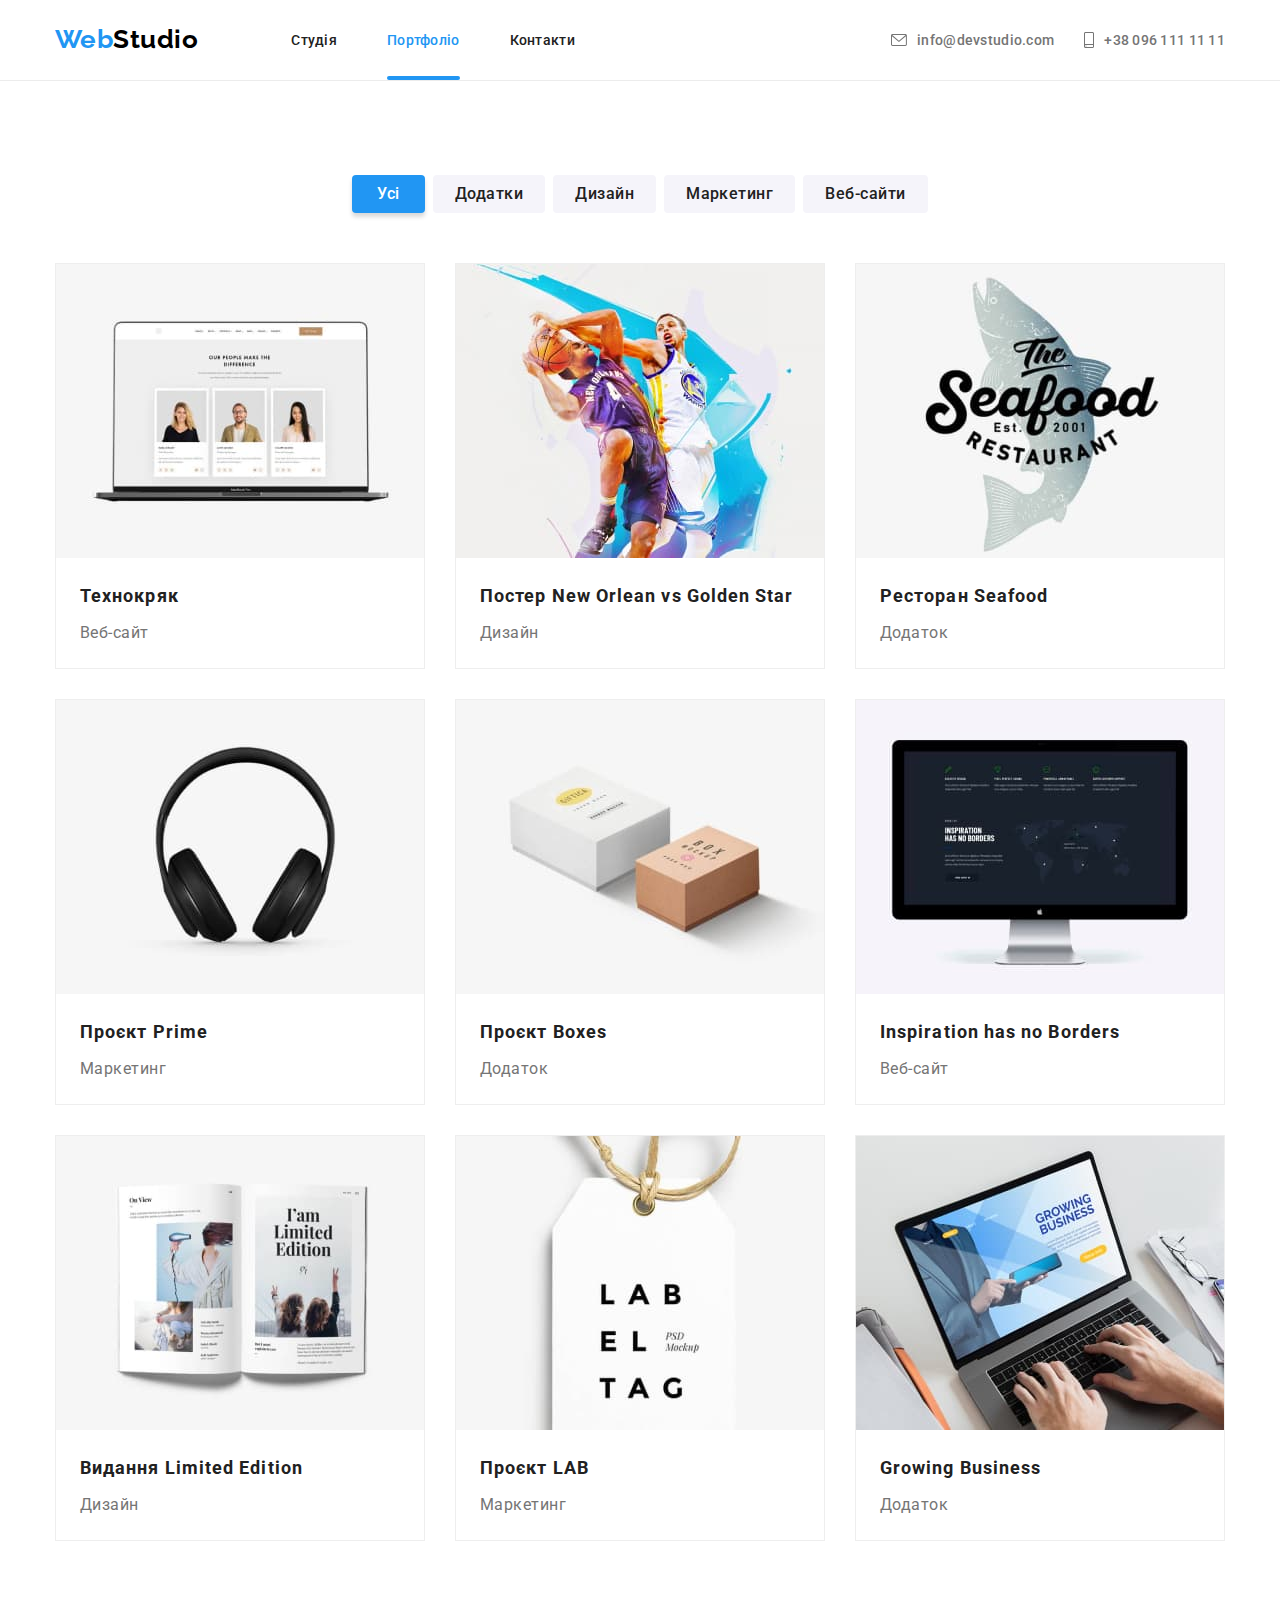
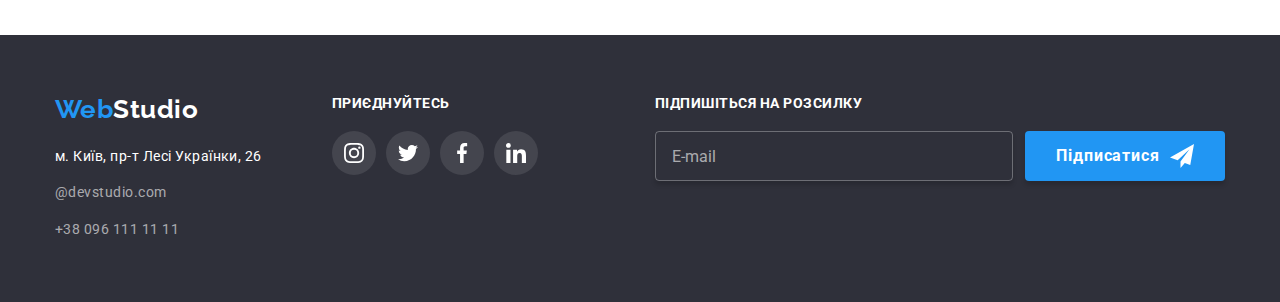
==== commit 1e895613: "hw08" ====
--- a/portfolio.html
+++ b/portfolio.html
@@ -65,48 +65,54 @@
                 </li>
               </ul>
             </div>
-            <div class="header-address">
-              <ul class="header-address__list list">
-                <li class="header-address__item">
-                  <a
-                    class="header-address__link link"
-                    href="mailto:info@devstudio.com"
-                    ><svg class="header-address__icon" width="16" height="12">
-                      <use href="./images/icons.svg#icon-envelope"></use></svg
-                    >info@devstudio.com</a
-                  >
-                </li>
-                <li class="header-address__item">
-                  <a
-                    class="header-address__link link header-address__link--accent"
-                    href="tel:+380961111111"
-                    ><svg class="header-address__icon" width="10" height="16">
-                      <use href="./images/icons.svg#icon-smartphone"></use></svg
-                    >+38 096 111 11 11</a
+            <div class="header-soc">
+              <div class="header-address">
+                <ul class="header-address__list list">
+                  <li class="header-address__item">
+                    <a
+                      class="header-address__link link"
+                      href="mailto:info@devstudio.com"
+                      ><svg class="header-address__icon" width="16" height="12">
+                        <use href="./images/icons.svg#icon-envelope"></use></svg
+                      >info@devstudio.com</a
+                    >
+                  </li>
+                  <li class="header-address__item">
+                    <a
+                      class="header-address__link link header-address__link--accent"
+                      href="tel:+380961111111"
+                      ><svg class="header-address__icon" width="10" height="16">
+                        <use
+                          href="./images/icons.svg#icon-smartphone"
+                        ></use></svg
+                      >+38 096 111 11 11</a
+                    >
+                  </li>
+                </ul>
+              </div>
+              <ul class="social-list list">
+                <li class="social-list__item">
+                  <a class="social-list__link link" href="Instagram">
+                    Instagram<span class="social-list__separator">|</span></a
+                  >
+                </li>
+                <li class="social-list__item">
+                  <a class="social-list__link link" href="Twitter">
+                    Twitter<span class="social-list__separator">|</span></a
+                  >
+                </li>
+                <li class="social-list__item">
+                  <a class="social-list__link link" href=" Facebook">
+                    Facebook<span class="social-list__separator">|</span></a
+                  >
+                </li>
+                <li class="social-list__item">
+                  <a class="social-list__link link" href="LinkedIn">
+                    LinkedIn</a
                   >
                 </li>
               </ul>
             </div>
-            <ul class="social-list list">
-              <li class="social-list__item">
-                <a class="social-list__link link" href="Instagram">
-                  Instagram<span class="social-list__separator">|</span></a
-                >
-              </li>
-              <li class="social-list__item">
-                <a class="social-list__link link" href="Twitter">
-                  Twitter<span class="social-list__separator">|</span></a
-                >
-              </li>
-              <li class="social-list__item">
-                <a class="social-list__link link" href=" Facebook">
-                  Facebook<span class="social-list__separator">|</span></a
-                >
-              </li>
-              <li class="social-list__item">
-                <a class="social-list__link link" href="LinkedIn"> LinkedIn</a>
-              </li>
-            </ul>
           </div>
         </nav>
       </div>
--- a/css/main.min.css
+++ b/css/main.min.css
@@ -1 +1 @@
-body.menu-container-open{overflow:hidden}:root{--bg-color: #ffffff;--primary-color: #212121;--secondary-color: #757575;--logo-color-black: #000000;--black-color-light: rgba(255, 255, 255, 0.6);--white-color: #ffffff;--accent-color: #2196f3;--bg-light-color: #f5f4fa;--bg-accent-color: #2196f3;--bg-dark-color: #2f303a;--bg-hero-color: #c4c4c4;--border-header-color: #ececec;--border-color: #eee;--icon-color-defoult: #afb1b8;--bg-footer-icon-color: rgba(255, 255, 255, 0.1);--overlay-benefits-color: rgba(33, 150, 243, 0.9);--border-modal-color: rgba(33, 33, 33, 0.2);--placeholder-color: rgba(117, 117, 117, 0.5);--btn-shadow-color: rgba(0, 0, 0, 0.15);--border-modal-color:rgba(0, 0, 0, 0.1);--bg-backdrop:rgba(0, 0, 0, 0.2)}html{-webkit-box-sizing:border-box;box-sizing:border-box}body{font-family:"Roboto",sans-serif;color:var(--primary-color);letter-spacing:.03em}.container{padding-left:15px;padding-right:15px;margin-right:auto;margin-left:auto;max-width:1600px}@media screen and (min-width: 480px){.container{width:480px}}@media screen and (min-width: 768px){.container{width:768px}}@media screen and (min-width: 1200px){.container{width:1200px}}img{display:block}.list{list-style:none;padding:0;margin:0}h1,h2,h3,h4,h5,h6,p,ul,input,textarea{padding:0;margin:0}.link{text-decoration:none}textarea,input{font-size:inherit;border:none}.logo{display:block;font-family:"Raleway",sans-serif;font-weight:700;font-size:26px;color:var(--accent-color);text-decoration:none;margin-top:0;padding-top:24px;padding-bottom:25px}@media screen and (max-width: 767px){.logo{padding-top:16px;padding-bottom:16px}}.logo--dark{color:var(--logo-color-black)}.logo--light{color:var(--white-color)}.footer__logo{display:inline-block;margin-bottom:20px;margin-top:0;padding:0}.section-title{font-size:28px;text-align:center;margin-top:0;margin-bottom:30px}@media screen and (min-width: 1200px){.section-title{font-size:36px;margin-bottom:50px}}.uppertitle--medium{font-size:14px;text-transform:uppercase;color:var(--white-color);margin-bottom:20px;text-align:left}@media screen and (max-width: 1199px){.uppertitle--medium{text-align:center}}.uppertitle--medium-dark{font-size:14px;text-transform:uppercase;margin-top:0;margin-bottom:10px;text-align:center}@media screen and (min-width: 768px){.uppertitle--medium-dark{text-align:left}}.btn{display:inline-block;font-family:"Roboto",sans-serif;font-weight:700;font-size:16px;border-radius:4px;color:var(--white-color);background-color:var(--bg-accent-color);letter-spacing:.06em;height:50px;line-height:1.88;cursor:pointer;border:none}.btn--hero-btn{text-align:center;padding:10px 24px;-webkit-box-shadow:0 4px 4px 0 var(--btn-shadow-color);box-shadow:0 4px 4px 0 var(--btn-shadow-color)}@media screen and (min-width: 1200px){.btn--hero-btn{padding:10px 32px}}.btn--modal-btn{display:block;margin-left:auto;margin-right:auto;width:200px;padding:10px 52px;-webkit-box-shadow:0 4px 4px 0 var(--btn-shadow-color);box-shadow:0 4px 4px 0 var(--btn-shadow-color)}.modal-close{width:30px;height:30px;position:absolute;top:8px;right:8px;border-radius:50%;display:-webkit-box;display:-ms-flexbox;display:flex;margin-left:auto;margin-bottom:2px;-webkit-box-pack:center;-ms-flex-pack:center;justify-content:center;-webkit-box-align:center;-ms-flex-align:center;align-items:center;padding:0px;border-width:1px;border-color:var(--border-modal-color);background-color:var(--bg-color)}.modal-close__icon{fill:var(--logo-color-black);-webkit-transition:fill 250ms cubic-bezier(0.4, 0, 0.2, 1);transition:fill 250ms cubic-bezier(0.4, 0, 0.2, 1)}.modal-close:hover .modal-close__icon{fill:var(--accent-color)}.modal-close:focus .modal-close__icon{fill:var(--accent-color)}.btn--primary{height:38px;padding:6px 25px;font-weight:500;line-height:1.63;letter-spacing:.03em;background-color:var(--accent-color);-webkit-box-shadow:0 4px 4px 0 var(--btn-shadow-color);box-shadow:0 4px 4px 0 var(--btn-shadow-color)}.btn--secondary{height:38px;padding:6px 22px;font-weight:500;line-height:1.63;letter-spacing:.03em;color:var(--primary-color);background-color:var(--bg-light-color)}.btn__list{display:-webkit-box;display:-ms-flexbox;display:flex;-webkit-box-pack:center;-ms-flex-pack:center;justify-content:center;margin-bottom:40px}@media screen and (max-width: 767px){.btn__list{-ms-flex-wrap:wrap;flex-wrap:wrap;-webkit-box-pack:start;-ms-flex-pack:start;justify-content:start}}@media screen and (min-width: 767px){.btn__list{margin-bottom:30px}}@media screen and (min-width: 1200px){.btn__list{margin-bottom:50px}}.btn__item{display:-webkit-box;display:-ms-flexbox;display:flex;-webkit-box-pack:center;-ms-flex-pack:center;justify-content:center;-ms-flex-wrap:wrap;flex-wrap:wrap;margin-right:8px}@media screen and (max-width: 767px){.btn__item{margin-bottom:15px}}.btn__item:last-child{margin-right:0}.footer-btn{display:inline-block;display:-webkit-box;display:-ms-flexbox;display:flex;-webkit-box-pack:center;-ms-flex-pack:center;justify-content:center;-webkit-box-align:center;-ms-flex-align:center;align-items:center;cursor:pointer;background-color:var(--bg-accent-color);border:none;border-radius:4px;-webkit-box-shadow:0 4px 4px 0 var(--btn-shadow-color);box-shadow:0 4px 4px 0 var(--btn-shadow-color);min-width:200px;height:50px;outline:none;padding:10px 28px}@media screen and (max-width: 1199px){.footer-btn{margin-left:auto;margin-right:auto}}.footer-btn__text{text-align:center;font-family:"Roboto",sans-serif;font-weight:700;font-size:16px;line-height:1.88;letter-spacing:.06em;margin-right:10px;color:var(--white-color)}.footer-btn__icon{top:13px;right:28px;fill:var(--white-color)}.social{margin-bottom:60px}@media screen and (min-width: 768px)and (max-width: 1199px){.social{margin:0}}.social__list{display:-webkit-box;display:-ms-flexbox;display:flex;-webkit-box-pack:center;-ms-flex-pack:center;justify-content:center;gap:10px}.social__item{width:44px;height:44px}.social__link{width:100%;height:100%;border-radius:50%;display:-webkit-box;display:-ms-flexbox;display:flex;-webkit-box-align:center;-ms-flex-align:center;align-items:center;-webkit-box-pack:center;-ms-flex-pack:center;justify-content:center;-webkit-transition:background-color 250ms cubic-bezier(0.4, 0, 0.2, 1);transition:background-color 250ms cubic-bezier(0.4, 0, 0.2, 1)}.social__link:hover,.social__link:focus{background-color:var(--accent-color)}.social__link:hover .social__icon{fill:var(--white-color)}.social__link:focus .social__icon{background-color:var(--accent-color);fill:var(--white-color)}.social__link--dark{background-color:var(--bg-footer-icon-color);-webkit-transition:background-color 250ms cubic-bezier(0.4, 0, 0.2, 1);transition:background-color 250ms cubic-bezier(0.4, 0, 0.2, 1)}.social__icon{fill:var(--icon-color-defoult);-webkit-transition:fill 250ms cubic-bezier(0.4, 0, 0.2, 1);transition:fill 250ms cubic-bezier(0.4, 0, 0.2, 1)}.social__icon--white{fill:var(--white-color)}.header{position:relative}.navygation{display:-webkit-box;display:-ms-flexbox;display:flex;-webkit-box-align:center;-ms-flex-align:center;align-items:center;width:100%;z-index:1}.navygation__menu-button{display:-webkit-inline-box;display:-ms-inline-flexbox;display:inline-flex;padding:0;margin:0;border:none;background-color:rgba(0,0,0,0);margin-left:auto;z-index:1}.navygation__menu-button:hover,.navygation__menu-button:focus .navygation__icon-header-menu{fill:var(--accent-color);-webkit-transition:color 250ms cubic-bezier(0.4, 0, 0.2, 1);transition:color 250ms cubic-bezier(0.4, 0, 0.2, 1)}.navygation__menu-button .navygation__icon-header-close{display:none}.navygation__menu-button.is-open .navygation__icon-header-close{display:block}.navygation__menu-button.is-open .navygation__icon-header-menu{display:none}@media screen and (min-width: 768px){.navygation__menu-button{display:none}}.header-nav__list{margin-bottom:306px}@media screen and (min-width: 768px){.header-nav__list{margin-bottom:0;display:-webkit-box;display:-ms-flexbox;display:flex}}.header-nav__link{font-weight:500;font-size:40px;letter-spacing:.02em;color:var(--primary-color);-webkit-transition:color 250ms cubic-bezier(0.4, 0, 0.2, 1);transition:color 250ms cubic-bezier(0.4, 0, 0.2, 1)}@media screen and (min-width: 768px){.header-nav__link{display:block;color:inherit;font-size:14px;font-weight:500;letter-spacing:.02em;padding-top:32px;padding-bottom:32px}}@media screen and (max-width: 767px){.header-nav__item{margin-bottom:32px}}@media screen and (min-width: 768px){.header-nav__item{margin-right:50px}}.header-nav__item:last-child{margin-right:0}.header-nav__link--current{display:block;position:relative;color:var(--accent-color)}@media screen and (min-width: 768px){.header-nav__link--current::after{content:" ";position:absolute;left:0;bottom:0;display:block;width:100%;height:4px;border-radius:2px;background-color:var(--accent-color)}}.header-nav__link:hover{color:var(--accent-color)}.header-nav__link:focus{color:var(--accent-color)}.social-list{display:-webkit-box;display:-ms-flexbox;display:flex;margin-top:64px}@media screen and (max-width: 479px){.social-list{-ms-flex-wrap:wrap;flex-wrap:wrap;margin-top:50px}}.social-list__link{font-size:18px;line-height:1.22;letter-spacing:.02em;color:var(--accent-color)}.social-list__separator{margin:0 10px}@media screen and (min-width: 768px){.social-list{display:none}}@media screen and (max-width: 767px){.menu-container{display:none;position:absolute;top:0;left:0;width:100%;height:100vh;background-color:var(--bg-color);padding:40px}.menu-container.is-open{display:block;overflow-y:scroll}}@media screen and (min-width: 768px){.menu-container{display:-webkit-box;display:-ms-flexbox;display:flex;-webkit-box-align:center;-ms-flex-align:center;align-items:center;-webkit-box-flex:1;-ms-flex-positive:1;flex-grow:1;-webkit-box-pack:justify;-ms-flex-pack:justify;justify-content:space-between;margin-left:87px}}@media screen and (min-width: 768px){.menu-container{margin-left:93px}}.footer-form{margin-left:auto}.footer-form__input{margin-bottom:20px}@media screen and (max-width: 767px){.footer-form__input{display:block}}@media screen and (min-width: 768px){.footer-form__input{margin-bottom:0}}@media screen and (min-width: 1200px){.footer-form__input{display:-webkit-box;display:-ms-flexbox;display:flex}}.footer-form__text{width:358px;height:50px;outline:rgba(0,0,0,0);border:1px solid rgba(255,255,255,.3);border-radius:4px;width:358px;height:50px;padding:16px;-webkit-box-shadow:0 4px 4px 0 var(--btn-shadow-color);box-shadow:0 4px 4px 0 var(--btn-shadow-color);background:rgba(33,150,243,0);margin:0;margin-right:12px;font-weight:400;font-size:16px;line-height:1.25;color:var(--white-color);-webkit-transition:border-color 250ms cubic-bezier(0.4, 0, 0.2, 1);transition:border-color 250ms cubic-bezier(0.4, 0, 0.2, 1)}@media screen and (max-width: 479px){.footer-form__text{width:100%}}@media screen and (min-width: 480px){.footer-form__text{width:450px}}@media screen and (min-width: 1200px){.footer-form__text{width:358px}}@media screen and (max-width: 767px){.footer-form__text{margin-bottom:20px}}@media screen and (min-width: 768px)and (max-width: 1199px){.footer-form__text{display:block;margin-left:auto;margin-right:auto;margin-bottom:20px}}@media screen and (min-width: 1200px){.footer-form__text{display:-webkit-box;display:-ms-flexbox;display:flex}}.footer-form__text::-webkit-input-placeholder{color:var(--black-color-light)}.footer-form__text::-moz-placeholder{color:var(--black-color-light)}.footer-form__text:-ms-input-placeholder{color:var(--black-color-light)}.footer-form__text::-ms-input-placeholder{color:var(--black-color-light)}.footer-form__text::placeholder{color:var(--black-color-light)}.footer-form__text:focus{border-color:var(--white-color)}.footer-form__text:hover{border-color:var(--white-color)}.backdrop{position:fixed;top:0;width:100%;height:100%;background:var(--bg-backdrop);-webkit-transition:opacity 300ms linear,visibility 300ms linear;transition:opacity 300ms linear,visibility 300ms linear;overflow-y:scroll}.backdrop.is-hidden .modal{-webkit-transform:translate(-50%, -50%) scale(0);transform:translate(-50%, -50%) scale(0)}.is-hidden{visibility:none;opacity:0;pointer-events:none}.modal{position:absolute;top:50%;left:50%;-webkit-transform:translate(-50%, -50%) scale(1);transform:translate(-50%, -50%) scale(1);-webkit-transition:-webkit-transform 300ms linear;transition:-webkit-transform 300ms linear;transition:transform 300ms linear;transition:transform 300ms linear, -webkit-transform 300ms linear;border-radius:4px;width:450px;-webkit-box-shadow:0 2px 1px 0 rgba(0,0,0,.2),0 1px 1px 0 rgba(0,0,0,.14),0 1px 3px 0 rgba(0,0,0,.12);box-shadow:0 2px 1px 0 rgba(0,0,0,.2),0 1px 1px 0 rgba(0,0,0,.14),0 1px 3px 0 rgba(0,0,0,.12);background:var(--bg-color)}@media screen and (min-width: 1200px){.modal{width:528px}}.modal-form{display:block;width:100%;padding:40px 40px}.modal-form__label{display:block;font-weight:400;font-size:12px;letter-spacing:.01em;color:var(--secondary-color);margin-bottom:4px}.modal-form__input{height:40px;display:block;text-align:left;border:1px solid var(--border-modal-color);border-radius:4px;width:100%;padding-top:11px;padding-bottom:11px;padding-left:42px;padding-right:12px;outline:rgba(0,0,0,0);-webkit-transition:border-color 250ms cubic-bezier(0.4, 0, 0.2, 1);transition:border-color 250ms cubic-bezier(0.4, 0, 0.2, 1);margin-bottom:10px}.modal-form__field{position:relative}.modal-form__icon{position:absolute;display:inline-block;top:50%;left:12px;-webkit-transform:translateY(-50%);transform:translateY(-50%);-webkit-transition:fill 250ms cubic-bezier(0.4, 0, 0.2, 1);transition:fill 250ms cubic-bezier(0.4, 0, 0.2, 1)}.modal-form__input:hover+.modal-form__icon{fill:var(--bg-accent-color)}.modal-form__input:focus+.modal-form__icon{fill:var(--bg-accent-color)}.modal-form__input:focus,.modal-form__comment:focus{border-color:var(--bg-accent-color)}.modal-form__input:hover,.modal-form__comment:hover{border-color:var(--bg-accent-color)}.modal-form__input::-webkit-input-placeholder, .modal-form__comment::-webkit-input-placeholder{font-weight:400;font-size:12px;letter-spacing:.01em;color:var(--placeholder-color)}.modal-form__input::-moz-placeholder, .modal-form__comment::-moz-placeholder{font-weight:400;font-size:12px;letter-spacing:.01em;color:var(--placeholder-color)}.modal-form__input:-ms-input-placeholder, .modal-form__comment:-ms-input-placeholder{font-weight:400;font-size:12px;letter-spacing:.01em;color:var(--placeholder-color)}.modal-form__input::-ms-input-placeholder, .modal-form__comment::-ms-input-placeholder{font-weight:400;font-size:12px;letter-spacing:.01em;color:var(--placeholder-color)}.modal-form__input::placeholder,.modal-form__comment::placeholder{font-weight:400;font-size:12px;letter-spacing:.01em;color:var(--placeholder-color)}.modal-form__comment{border:1px solid var(--border-modal-color);border-radius:4px;width:100%;min-height:120px;resize:none;padding:12px 16px;outline:rgba(0,0,0,0);margin-bottom:20px}.modal-form__policy{position:relative;display:-webkit-box;display:-ms-flexbox;display:flex;-webkit-box-align:center;-ms-flex-align:center;align-items:center;margin-left:13px;margin-bottom:30px}.modal-form__check-text{display:block;font-weight:400;font-size:12px;line-height:1.71;letter-spacing:.03em;color:var(--secondary-color)}@media screen and (min-width: 1200px){.modal-form__check-text{font-size:14px}}.modal-form__check-conditions{display:inline-block;text-decoration:underline;-webkit-text-decoration-skip-ink:none;text-decoration-skip-ink:none;color:var(--accent-color);font-weight:400;font-size:12px}@media screen and (min-width: 1200px){.modal-form__check-conditions{font-size:14px;line-height:1.71;letter-spacing:.03em}}.modal-form .modal-title{display:block;font-size:20px;text-align:center;margin-bottom:12px}@media screen and (max-width: 1199px){.modal-form .modal-title{max-width:370px;margin-left:auto;margin-right:auto}}.chechbox-text{display:inline-block}.checkbox{position:absolute;-webkit-appearance:none;-moz-appearance:none;appearance:none}.checkbox:focus+.ckeckbox-icon{border-color:var(--accent-color)}.checkbox:hover+.ckeckbox-icon{border-color:var(--accent-color)}.checkbox:checked+.ckeckbox-icon{background-color:var(--bg-accent-color);border-color:var(--accent-color)}.ckeckbox-icon{width:16px;height:15px;background-color:var(--white-color);border:2px solid var(--primary-color);border-radius:2px;margin-right:7px;fill:var(--white-color);-webkit-transition:border-color 250ms cubic-bezier(0.4, 0, 0.2, 1);transition:border-color 250ms cubic-bezier(0.4, 0, 0.2, 1)}.header{background-color:var(--bg-color);border-bottom:1px solid var(--border-header-color)}.header__container{display:-webkit-box;display:-ms-flexbox;display:flex;-webkit-box-align:center;-ms-flex-align:center;align-items:center}@media screen and (min-width: 1200px){.header-address{display:-webkit-box;display:-ms-flexbox;display:flex}}.header-address__list{display:-webkit-box;display:-ms-flexbox;display:flex;-webkit-box-orient:vertical;-webkit-box-direction:reverse;-ms-flex-direction:column-reverse;flex-direction:column-reverse}@media screen and (min-width: 768px){.header-address__list{display:block}}@media screen and (min-width: 1200px){.header-address__list{display:-webkit-box;display:-ms-flexbox;display:flex;-webkit-box-orient:horizontal;-webkit-box-direction:normal;-ms-flex-direction:row;flex-direction:row}}@media screen and (min-width: 768px){.header-address__item{display:-webkit-box;display:-ms-flexbox;display:flex}}@media screen and (min-width: 1200px){.header-address__item{margin-bottom:0}}@media screen and (min-width: 1200px){.header-address__item:not(:last-child){margin-right:30px;margin-bottom:0}}@media screen and (max-width: 767px){.header-address__item:not(:first-child){margin-bottom:32px}}@media screen and (min-width: 768px)and (max-width: 1199px){.header-address__item:not(:last-child){margin-bottom:10px;margin-right:0}}.header-address__icon{display:none}@media screen and (min-width: 768px){.header-address__icon{display:-webkit-box;display:-ms-flexbox;display:flex;margin-right:10px;fill:var(--secondary-color);-webkit-transition:fill 250ms cubic-bezier(0.4, 0, 0.2, 1);transition:fill 250ms cubic-bezier(0.4, 0, 0.2, 1)}}.header-address__link:hover .header-address__icon,.header-address__link:focus .header-address__icon{fill:var(--accent-color)}.header-address__link:hover,.header-address__link:focus{color:var(--accent-color)}.header-address__link{-webkit-box-align:center;-ms-flex-align:center;align-items:center;font-size:24px;letter-spacing:.02em;color:var(--secondary-color)}@media screen and (min-width: 768px){.header-address__link{display:-webkit-box;display:-ms-flexbox;display:flex;font-size:12px}}@media screen and (min-width: 1200px){.header-address__link{font-size:14px;padding-top:32px;padding-bottom:32px}}@media screen and (max-width: 479px){.header-address__link--accent{color:#2196f3;font-size:26px}}@media screen and (min-width: 480px)and (max-width: 767px){.header-address__link--accent{color:#2196f3;font-size:34px}}.hero{margin:0 auto;background-color:var(--bg-dark-color);text-align:center;padding-bottom:118px;padding-top:118px}@media screen and (min-width: 1200px){.hero{padding-top:200px;padding-bottom:200px}}@media screen and (max-width: 479px){.hero{background-image:-webkit-gradient(linear, left top, right top, from(rgba(47, 48, 58, 0.4)), to(rgba(47, 48, 58, 0.4))),url(../images/mobile/hero-bg-img-M.jpg);background-image:linear-gradient(to right, rgba(47, 48, 58, 0.4), rgba(47, 48, 58, 0.4)),url(../images/mobile/hero-bg-img-M.jpg);background-repeat:no-repeat;background-position:center}}@media screen and (max-width: 479px)and (min-device-pixel-ratio: 2),screen and (max-width: 479px)and (-webkit-min-device-pixel-ratio: 2),screen and (max-width: 479px)and (min-resolution: 192dpi),screen and (max-width: 479px)and (min-resolution: 2dppx){.hero{background-image:-webkit-gradient(linear, left top, right top, from(rgba(47, 48, 58, 0.4)), to(rgba(47, 48, 58, 0.4))),url(../images/mobile/hero-bg-img-2x-M.jpg);background-image:linear-gradient(to right, rgba(47, 48, 58, 0.4), rgba(47, 48, 58, 0.4)),url(../images/mobile/hero-bg-img-2x-M.jpg);background-repeat:no-repeat;background-position:center}}@media screen and (min-width: 480px)and (max-width: 767px){.hero{background-image:-webkit-gradient(linear, left top, right top, from(rgba(47, 48, 58, 0.4)), to(rgba(47, 48, 58, 0.4))),url(../images/tab/hero-bg-img-T.jpg);background-image:linear-gradient(to right, rgba(47, 48, 58, 0.4), rgba(47, 48, 58, 0.4)),url(../images/tab/hero-bg-img-T.jpg);background-repeat:no-repeat;background-position:center}}@media screen and (min-width: 480px)and (max-width: 767px)and (min-device-pixel-ratio: 2),screen and (min-width: 480px)and (max-width: 767px)and (-webkit-min-device-pixel-ratio: 2),screen and (min-width: 480px)and (max-width: 767px)and (min-resolution: 192dpi),screen and (min-width: 480px)and (max-width: 767px)and (min-resolution: 2dppx){.hero{background-image:-webkit-gradient(linear, left top, right top, from(rgba(47, 48, 58, 0.4)), to(rgba(47, 48, 58, 0.4))),url(../images/tab/hero-bg-img-2x-T.jpg);background-image:linear-gradient(to right, rgba(47, 48, 58, 0.4), rgba(47, 48, 58, 0.4)),url(../images/tab/hero-bg-img-2x-T.jpg);background-repeat:no-repeat;background-position:center}}@media screen and (min-width: 768px){.hero{background-image:-webkit-gradient(linear, left top, right top, from(rgba(47, 48, 58, 0.4)), to(rgba(47, 48, 58, 0.4))),url(../images/desktop/hero-bg-img-D.jpg);background-image:linear-gradient(to right, rgba(47, 48, 58, 0.4), rgba(47, 48, 58, 0.4)),url(../images/desktop/hero-bg-img-D.jpg);background-repeat:no-repeat;background-position:center;max-width:1600px}}@media screen and (min-width: 768px)and (min-device-pixel-ratio: 2),screen and (min-width: 768px)and (-webkit-min-device-pixel-ratio: 2),screen and (min-width: 768px)and (min-resolution: 192dpi),screen and (min-width: 768px)and (min-resolution: 2dppx){.hero{background-image:-webkit-gradient(linear, left top, right top, from(rgba(47, 48, 58, 0.4)), to(rgba(47, 48, 58, 0.4))),url(../images/desktop/hero-bg-img-2x-D.jpg);background-image:linear-gradient(to right, rgba(47, 48, 58, 0.4), rgba(47, 48, 58, 0.4)),url(../images/desktop/hero-bg-img-2x-D.jpg);background-repeat:no-repeat;background-position:center}}.hero__title{font-weight:900;font-size:26px;line-height:1.36;letter-spacing:.06em;text-transform:uppercase;text-align:center;color:var(--white-color);margin-top:0;margin-bottom:30px;max-width:360px;margin-right:auto;margin-left:auto}@media screen and (min-width: 1200px){.hero__title{font-size:44px;max-width:696px;line-height:1.36}}.features{padding-top:60px;padding-bottom:60px}@media screen and (min-width: 1200px){.features{padding-top:94px;padding-bottom:94px}}@media screen and (min-width: 768px){.features__list{display:-webkit-box;display:-ms-flexbox;display:flex;-ms-flex-wrap:wrap;flex-wrap:wrap;margin:-15px}}@media screen and (max-width: 767px){.features__item:not(:last-child){margin-bottom:30px}}@media screen and (min-width: 768px){.features__item{width:calc((100% - 60px)/2);margin:15px}}@media screen and (min-width: 1200px){.features__item{width:calc((100% - 120px)/4)}}.features__text{font-size:14px;line-height:1.71;color:var(--secondary-color);padding-top:0;padding-bottom:0;margin:0}.features__img{display:-webkit-box;display:-ms-flexbox;display:flex;height:120px;margin-bottom:30px;-webkit-box-pack:center;-ms-flex-pack:center;justify-content:center;-webkit-box-align:center;-ms-flex-align:center;align-items:center;background-color:var(--bg-light-color)}.work{margin:0 auto;padding-bottom:94px}@media screen and (max-width: 1199px){.work{display:none}}.work__list{display:-webkit-box;display:-ms-flexbox;display:flex}.work__item{margin-right:30px}.work__item:last-child{margin-right:0}.work__thumb{position:relative;display:-webkit-box;display:-ms-flexbox;display:flex;-webkit-box-pack:center;-ms-flex-pack:center;justify-content:center}.work__label{display:block;font-size:14px;text-transform:uppercase;-webkit-box-pack:center;-ms-flex-pack:center;justify-content:center;text-align:center;color:var(--white-color);padding-bottom:27px;position:absolute;bottom:0}.work__thumb::before{content:"";display:-webkit-box;display:-ms-flexbox;display:flex;width:100%;height:70px;background:rgba(47,48,58,.8);position:absolute;left:0;bottom:0}.team{margin:0 auto;background-color:var(--bg-light-color);padding-top:60px;padding-bottom:60px}@media screen and (min-width: 1200px){.team{padding-top:94px;padding-bottom:94px}}.team__list{text-align:center;margin-right:auto;margin-left:auto}@media screen and (min-width: 768px){.team__list{display:-webkit-box;display:-ms-flexbox;display:flex;-ms-flex-wrap:wrap;flex-wrap:wrap;bottom:-15px}}.team__item{border-radius:0 0 4px 4px;-webkit-box-shadow:0 2px 1px 0 rgba(0,0,0,.2),0 1px 1px 0 rgba(0,0,0,.14),0 1px 3px 0 rgba(0,0,0,.12);box-shadow:0 2px 1px 0 rgba(0,0,0,.2),0 1px 1px 0 rgba(0,0,0,.14),0 1px 3px 0 rgba(0,0,0,.12);background:var(--white-color)}@media screen and (max-width: 767px){.team__item:not(:last-child){margin-bottom:30px}}@media screen and (min-width: 768px){.team__item{width:calc((100% - 60px)/2);margin:15px}}@media screen and (min-width: 1200px){.team__item{width:calc((100% - 120px)/4)}}.team__position{padding-top:30px;padding-bottom:30px}.team__name{font-size:inherit;font-weight:500;text-align:center;margin-top:0;margin-bottom:10px;padding-top:0;padding-right:0}.team__title{display:block;text-align:center;color:var(--secondary-color);font-size:inherit;margin-top:0;margin-bottom:16px}.team__image{width:100%}.customers{padding-top:60px;padding-bottom:60px}@media screen and (min-width: 1200px){.customers{padding-top:94px;padding-bottom:94px}}.customers__list{display:-webkit-box;display:-ms-flexbox;display:flex;-ms-flex-wrap:wrap;flex-wrap:wrap;margin:-15px}.customers__item{height:92px;width:calc((100% - 60px)/2);margin:15px}@media screen and (min-width: 768px){.customers__item{width:calc((100% - 90px)/3)}}@media screen and (min-width: 1200px){.customers__item{width:calc((100% - 180px)/6)}}.customers__link{width:100%;height:100%;display:-webkit-box;display:-ms-flexbox;display:flex;-webkit-box-pack:center;-ms-flex-pack:center;justify-content:center;-webkit-box-align:center;-ms-flex-align:center;align-items:center;border:1px solid var(--icon-color-defoult);border-radius:4px;-webkit-transition:border-color 250ms cubic-bezier(0.4, 0, 0.2, 1);transition:border-color 250ms cubic-bezier(0.4, 0, 0.2, 1)}.customers__icon{width:106px;height:60px;fill:var(--icon-color-defoult);-webkit-transition:fill 250ms cubic-bezier(0.4, 0, 0.2, 1);transition:fill 250ms cubic-bezier(0.4, 0, 0.2, 1)}.customers__link:hover,.customers__link:focus{border-color:var(--accent-color)}.customers__link:hover .customers__icon,.customers__link:focus .customers__icon{fill:var(--accent-color)}.benefits{background-color:gray;margin-left:auto;margin-right:auto;padding-top:60px;padding-bottom:60px}@media screen and (min-width: 1200px){.benefits{padding-top:94px;padding-bottom:94px}}@media screen and (max-width: 767px){.benefits__list{display:block}}@media screen and (min-width: 768px){.benefits__list{display:-webkit-box;display:-ms-flexbox;display:flex;-ms-flex-wrap:wrap;flex-wrap:wrap}}.benefits__item{margin-bottom:30px}@media screen and (min-width: 768px){.benefits__item{width:calc((100% - 30px)/2);margin-right:30px;display:-webkit-box;display:-ms-flexbox;display:flex;-webkit-box-orient:vertical;-webkit-box-direction:normal;-ms-flex-direction:column;flex-direction:column}}@media screen and (min-width: 1200px){.benefits__item{width:calc((100% - 60px)/3)}}@media screen and (min-width: 768px)and (max-width: 1199px){.benefits__item:nth-child(2n){margin-right:0}}@media screen and (min-width: 1200px){.benefits__item:nth-child(3n){margin-right:0}}@media screen and (min-width: 1200px){.benefits__item:nth-last-child(-n+3){margin-bottom:0}}.benefits__link{margin-right:auto;margin-left:auto;display:block;-webkit-box-align:center;-ms-flex-align:center;align-items:center;border:1px solid var(--border-color);background:var(--bg-color);-webkit-transition:-webkit-box-shadow 250ms cubic-bezier(0.4, 0, 0.2, 1);transition:-webkit-box-shadow 250ms cubic-bezier(0.4, 0, 0.2, 1);transition:box-shadow 250ms cubic-bezier(0.4, 0, 0.2, 1);transition:box-shadow 250ms cubic-bezier(0.4, 0, 0.2, 1), -webkit-box-shadow 250ms cubic-bezier(0.4, 0, 0.2, 1);border-right:1px solid var(--border-color);border-bottom:1px solid var(--border-color);border-left:1px solid var(--border-color)}@media screen and (max-width: 479px){.benefits__link{max-width:370px}}@media screen and (min-width: 480px){.benefits__link{width:450px}}@media screen and (min-width: 768px){.benefits__link{width:354px;-webkit-box-flex:1;-ms-flex-positive:1;flex-grow:1}}@media screen and (min-width: 1200px){.benefits__link{width:370px}}.benefits__link:hover{-webkit-box-shadow:1px 4px 6px 0 rgba(0,0,0,.16),0 4px 4px 0 rgba(0,0,0,.06),0 1px 1px 0 rgba(0,0,0,.12);box-shadow:1px 4px 6px 0 rgba(0,0,0,.16),0 4px 4px 0 rgba(0,0,0,.06),0 1px 1px 0 rgba(0,0,0,.12)}@media screen and (max-width: 479px){.benefits__image{width:100%}}@media screen and (min-width: 480px)and (max-width: 767px){.benefits__image{width:450px}}@media screen and (min-width: 768px){.benefits__image{width:354px}}@media screen and (min-width: 1200px){.benefits__image{width:370px}}.benefits__title{display:block;color:var(--primary-color);font-size:18px;line-height:2;letter-spacing:.06em;margin-bottom:4px}.benefits__subtitle{font-size:16px;line-height:1.88;color:var(--secondary-color);font-weight:400}.benefits__thumb{position:relative;overflow:hidden}.benefits__thumb-text{position:absolute;top:0;left:0;-webkit-transform:translateY(100%);transform:translateY(100%);-webkit-transition:-webkit-transform 250ms cubic-bezier(0.4, 0, 0.2, 1);transition:-webkit-transform 250ms cubic-bezier(0.4, 0, 0.2, 1);transition:transform 250ms cubic-bezier(0.4, 0, 0.2, 1);transition:transform 250ms cubic-bezier(0.4, 0, 0.2, 1), -webkit-transform 250ms cubic-bezier(0.4, 0, 0.2, 1);font-size:18px;line-height:1.56;color:#fff;padding:63px 24px;background:var(--overlay-benefits-color);height:100%}.benefits__item:hover .benefits__thumb-text{-webkit-transform:translateY(0);transform:translateY(0)}.benefits__title-group{padding:20px 24px}.footecontainer{display:-webkit-box;display:-ms-flexbox;display:flex}.footer{display:-webkit-box;display:-ms-flexbox;display:flex;margin:0 auto;background-color:var(--bg-dark-color);padding-top:60px;padding-bottom:60px}@media screen and (max-width: 767px){.footer{display:block;text-align:center}}@media screen and (min-width: 1200px){.footer__container{display:-webkit-box;display:-ms-flexbox;display:flex}}@media screen and (min-width: 768px)and (max-width: 1199px){.footer-nav{display:-webkit-box;display:-ms-flexbox;display:flex;-ms-flex-pack:distribute;justify-content:space-around;-webkit-box-align:start;-ms-flex-align:start;align-items:flex-start;margin-bottom:60px}}@media screen and (min-width: 1200px){.footer-nav{display:-webkit-box;display:-ms-flexbox;display:flex}}@media screen and (min-width: 768px)and (max-width: 1199px){.footer-main{display:block;text-align:center}}@media screen and (min-width: 1200px){.footer-main{margin-right:70px}}.address{font-style:normal;font-weight:400;line-height:1.71}@media screen and (max-width: 767px){.address{margin-bottom:60px}}.address__name{color:var(--white-color);font-size:14px;line-height:1.71;margin-bottom:8px;margin-top:0;padding-top:0;padding-bottom:0}@media screen and (min-width: 1200px){.address__name{margin-bottom:9px}}.address__link{color:var(--black-color-light);font-size:14px;font-weight:400;line-height:1.71;padding-top:0;padding-bottom:0}.address__item{margin-bottom:8px}@media screen and (min-width: 768px){.address__item{margin-bottom:9px}}.address__item:last-child{margin-bottom:0}/*# sourceMappingURL=main.min.css.map */+body.menu-container-open{overflow:hidden}:root{--bg-color: #ffffff;--primary-color: #212121;--secondary-color: #757575;--logo-color-black: #000000;--black-color-light: rgba(255, 255, 255, 0.6);--white-color: #ffffff;--accent-color: #2196f3;--bg-light-color: #f5f4fa;--bg-accent-color: #2196f3;--bg-dark-color: #2f303a;--bg-hero-color: #c4c4c4;--border-header-color: #ececec;--border-color: #eee;--icon-color-defoult: #afb1b8;--bg-footer-icon-color: rgba(255, 255, 255, 0.1);--overlay-benefits-color: rgba(33, 150, 243, 0.9);--border-modal-color: rgba(33, 33, 33, 0.2);--placeholder-color: rgba(117, 117, 117, 0.5);--btn-shadow-color: rgba(0, 0, 0, 0.15);--border-modal-color:rgba(0, 0, 0, 0.1);--bg-backdrop:rgba(0, 0, 0, 0.2)}html{-webkit-box-sizing:border-box;box-sizing:border-box}body{font-family:"Roboto",sans-serif;color:var(--primary-color);letter-spacing:.03em}.container{padding-left:15px;padding-right:15px;margin-right:auto;margin-left:auto;max-width:1600px}@media screen and (min-width: 480px){.container{width:480px}}@media screen and (min-width: 768px){.container{width:768px}}@media screen and (min-width: 1200px){.container{width:1200px}}img{display:block}.list{list-style:none;padding:0;margin:0}h1,h2,h3,h4,h5,h6,p,ul,input,textarea{padding:0;margin:0}.link{text-decoration:none}textarea,input{font-size:inherit;border:none}.logo{display:block;font-family:"Raleway",sans-serif;font-weight:700;font-size:26px;color:var(--accent-color);text-decoration:none;margin-top:0;padding-top:24px;padding-bottom:25px}@media screen and (max-width: 767px){.logo{padding-top:16px;padding-bottom:16px}}.logo--dark{color:var(--logo-color-black)}.logo--light{color:var(--white-color)}.footer__logo{display:inline-block;margin-bottom:20px;margin-top:0;padding:0}.section-title{font-size:28px;text-align:center;margin-top:0;margin-bottom:30px}@media screen and (min-width: 1200px){.section-title{font-size:36px;margin-bottom:50px}}.uppertitle--medium{font-size:14px;text-transform:uppercase;color:var(--white-color);margin-bottom:20px;text-align:left}@media screen and (max-width: 1199px){.uppertitle--medium{text-align:center}}.uppertitle--medium-dark{font-size:14px;text-transform:uppercase;margin-top:0;margin-bottom:10px;text-align:center}@media screen and (min-width: 768px){.uppertitle--medium-dark{text-align:left}}.btn{display:inline-block;font-family:"Roboto",sans-serif;font-weight:700;font-size:16px;border-radius:4px;color:var(--white-color);background-color:var(--bg-accent-color);letter-spacing:.06em;height:50px;line-height:1.88;cursor:pointer;border:none}.btn--hero-btn{text-align:center;padding:10px 24px;-webkit-box-shadow:0 4px 4px 0 var(--btn-shadow-color);box-shadow:0 4px 4px 0 var(--btn-shadow-color)}@media screen and (min-width: 1200px){.btn--hero-btn{padding:10px 32px}}.btn--modal-btn{display:block;margin-left:auto;margin-right:auto;width:200px;padding:10px 52px;-webkit-box-shadow:0 4px 4px 0 var(--btn-shadow-color);box-shadow:0 4px 4px 0 var(--btn-shadow-color)}.modal-close{width:30px;height:30px;position:absolute;top:8px;right:8px;border-radius:50%;display:-webkit-box;display:-ms-flexbox;display:flex;margin-left:auto;margin-bottom:2px;-webkit-box-pack:center;-ms-flex-pack:center;justify-content:center;-webkit-box-align:center;-ms-flex-align:center;align-items:center;padding:0px;border-width:1px;border-color:var(--border-modal-color);background-color:var(--bg-color)}.modal-close__icon{fill:var(--logo-color-black);-webkit-transition:fill 250ms cubic-bezier(0.4, 0, 0.2, 1);transition:fill 250ms cubic-bezier(0.4, 0, 0.2, 1)}.modal-close:hover .modal-close__icon{fill:var(--accent-color)}.modal-close:focus .modal-close__icon{fill:var(--accent-color)}.btn--primary{height:38px;padding:6px 25px;font-weight:500;line-height:1.63;letter-spacing:.03em;background-color:var(--accent-color);-webkit-box-shadow:0 4px 4px 0 var(--btn-shadow-color);box-shadow:0 4px 4px 0 var(--btn-shadow-color)}.btn--secondary{height:38px;padding:6px 22px;font-weight:500;line-height:1.63;letter-spacing:.03em;color:var(--primary-color);background-color:var(--bg-light-color)}.btn__list{display:-webkit-box;display:-ms-flexbox;display:flex;-webkit-box-pack:center;-ms-flex-pack:center;justify-content:center;margin-bottom:40px}@media screen and (max-width: 767px){.btn__list{-ms-flex-wrap:wrap;flex-wrap:wrap;-webkit-box-pack:start;-ms-flex-pack:start;justify-content:start}}@media screen and (min-width: 767px){.btn__list{margin-bottom:30px}}@media screen and (min-width: 1200px){.btn__list{margin-bottom:50px}}.btn__item{display:-webkit-box;display:-ms-flexbox;display:flex;-webkit-box-pack:center;-ms-flex-pack:center;justify-content:center;-ms-flex-wrap:wrap;flex-wrap:wrap;margin-right:8px}@media screen and (max-width: 767px){.btn__item{margin-bottom:15px}}.btn__item:last-child{margin-right:0}.footer-btn{display:inline-block;display:-webkit-box;display:-ms-flexbox;display:flex;-webkit-box-pack:center;-ms-flex-pack:center;justify-content:center;-webkit-box-align:center;-ms-flex-align:center;align-items:center;cursor:pointer;background-color:var(--bg-accent-color);border:none;border-radius:4px;-webkit-box-shadow:0 4px 4px 0 var(--btn-shadow-color);box-shadow:0 4px 4px 0 var(--btn-shadow-color);min-width:200px;height:50px;outline:none;padding:10px 28px}@media screen and (max-width: 1199px){.footer-btn{margin-left:auto;margin-right:auto}}.footer-btn__text{text-align:center;font-family:"Roboto",sans-serif;font-weight:700;font-size:16px;line-height:1.88;letter-spacing:.06em;margin-right:10px;color:var(--white-color)}.footer-btn__icon{top:13px;right:28px;fill:var(--white-color)}.social{margin-bottom:60px}@media screen and (min-width: 768px)and (max-width: 1199px){.social{margin:0}}.social__list{display:-webkit-box;display:-ms-flexbox;display:flex;-webkit-box-pack:center;-ms-flex-pack:center;justify-content:center;gap:10px}.social__item{width:44px;height:44px}.social__link{width:100%;height:100%;border-radius:50%;display:-webkit-box;display:-ms-flexbox;display:flex;-webkit-box-align:center;-ms-flex-align:center;align-items:center;-webkit-box-pack:center;-ms-flex-pack:center;justify-content:center;-webkit-transition:background-color 250ms cubic-bezier(0.4, 0, 0.2, 1);transition:background-color 250ms cubic-bezier(0.4, 0, 0.2, 1)}.social__link:hover,.social__link:focus{background-color:var(--accent-color)}.social__link:hover .social__icon{fill:var(--white-color)}.social__link:focus .social__icon{background-color:var(--accent-color);fill:var(--white-color)}.social__link--dark{background-color:var(--bg-footer-icon-color);-webkit-transition:background-color 250ms cubic-bezier(0.4, 0, 0.2, 1);transition:background-color 250ms cubic-bezier(0.4, 0, 0.2, 1)}.social__icon{fill:var(--icon-color-defoult);-webkit-transition:fill 250ms cubic-bezier(0.4, 0, 0.2, 1);transition:fill 250ms cubic-bezier(0.4, 0, 0.2, 1)}.social__icon--white{fill:var(--white-color)}.header{position:relative}.navygation{display:-webkit-box;display:-ms-flexbox;display:flex;-webkit-box-align:center;-ms-flex-align:center;align-items:center;width:100%;z-index:1}.navygation__menu-button{display:-webkit-inline-box;display:-ms-inline-flexbox;display:inline-flex;padding:0;margin:0;border:none;background-color:rgba(0,0,0,0);margin-left:auto;z-index:1}.navygation__menu-button.is-open .navygation__icon-header-close{position:fixed}.navygation__menu-button:hover .navygation__icon-header-menu{fill:var(--accent-color);-webkit-transition:color 250ms cubic-bezier(0.4, 0, 0.2, 1);transition:color 250ms cubic-bezier(0.4, 0, 0.2, 1)}.navygation__menu-button:focus .navygation__icon-header-menu{fill:var(--accent-color);-webkit-transition:color 250ms cubic-bezier(0.4, 0, 0.2, 1);transition:color 250ms cubic-bezier(0.4, 0, 0.2, 1)}.navygation__menu-button:hover .navygation__icon-header-close{fill:var(--accent-color);-webkit-transition:color 250ms cubic-bezier(0.4, 0, 0.2, 1);transition:color 250ms cubic-bezier(0.4, 0, 0.2, 1)}.navygation__menu-button:focus .navygation__icon-header-close{fill:var(--accent-color);-webkit-transition:color 250ms cubic-bezier(0.4, 0, 0.2, 1);transition:color 250ms cubic-bezier(0.4, 0, 0.2, 1)}.navygation__menu-button .navygation__icon-header-close{display:none}.navygation__menu-button.is-open .navygation__icon-header-close{display:block}.navygation__menu-button.is-open .navygation__icon-header-menu{display:none}@media screen and (min-width: 768px){.navygation__menu-button{display:none}}@media screen and (min-width: 768px){.header-nav__list{margin-bottom:0;display:-webkit-box;display:-ms-flexbox;display:flex}}.header-nav__link{font-weight:500;font-size:40px;letter-spacing:.02em;color:var(--primary-color);-webkit-transition:color 250ms cubic-bezier(0.4, 0, 0.2, 1);transition:color 250ms cubic-bezier(0.4, 0, 0.2, 1)}@media screen and (min-width: 768px){.header-nav__link{display:block;color:inherit;font-size:14px;font-weight:500;letter-spacing:.02em;padding-top:32px;padding-bottom:32px}}@media screen and (max-width: 767px){.header-nav__item{margin-bottom:32px}}@media screen and (min-width: 768px){.header-nav__item{margin-right:50px}}.header-nav__item:last-child{margin-right:0}.header-nav__link--current{display:block;position:relative;color:var(--accent-color)}@media screen and (min-width: 768px){.header-nav__link--current::after{content:" ";position:absolute;left:0;bottom:0;display:block;width:100%;height:4px;border-radius:2px;background-color:var(--accent-color)}}.header-nav__link:hover{color:var(--accent-color)}.header-nav__link:focus{color:var(--accent-color)}.social-list{display:-webkit-box;display:-ms-flexbox;display:flex;margin-top:64px}@media screen and (max-width: 479px){.social-list{-ms-flex-wrap:wrap;flex-wrap:wrap;margin-top:50px}}.social-list__link{font-size:18px;line-height:1.22;letter-spacing:.02em;color:var(--accent-color)}.social-list__separator{margin:0 10px}@media screen and (min-width: 768px){.social-list{display:none}}@media screen and (max-width: 767px){.menu-container{display:none;position:absolute;top:0;left:0;width:100%;height:100vh;background-color:var(--bg-color);padding:40px}.menu-container.is-open{display:-webkit-box;display:-ms-flexbox;display:flex;-webkit-box-orient:vertical;-webkit-box-direction:normal;-ms-flex-direction:column;flex-direction:column;-webkit-box-pack:justify;-ms-flex-pack:justify;justify-content:space-between;position:fixed;overflow-y:scroll}}@media screen and (min-width: 768px){.menu-container{display:-webkit-box;display:-ms-flexbox;display:flex;-webkit-box-align:center;-ms-flex-align:center;align-items:center;-webkit-box-flex:1;-ms-flex-positive:1;flex-grow:1;-webkit-box-pack:justify;-ms-flex-pack:justify;justify-content:space-between;margin-left:87px}}@media screen and (min-width: 768px){.menu-container{margin-left:93px}}.footer-form{margin-left:auto}.footer-form__input{margin-bottom:20px}@media screen and (max-width: 767px){.footer-form__input{display:block}}@media screen and (min-width: 768px){.footer-form__input{margin-bottom:0}}@media screen and (min-width: 1200px){.footer-form__input{display:-webkit-box;display:-ms-flexbox;display:flex}}.footer-form__text{width:358px;height:50px;outline:rgba(0,0,0,0);border:1px solid rgba(255,255,255,.3);border-radius:4px;width:358px;height:50px;padding:16px;-webkit-box-shadow:0 4px 4px 0 var(--btn-shadow-color);box-shadow:0 4px 4px 0 var(--btn-shadow-color);background:rgba(33,150,243,0);margin:0;margin-right:12px;font-weight:400;font-size:16px;line-height:1.25;color:var(--white-color);-webkit-transition:border-color 250ms cubic-bezier(0.4, 0, 0.2, 1);transition:border-color 250ms cubic-bezier(0.4, 0, 0.2, 1)}@media screen and (max-width: 479px){.footer-form__text{width:100%}}@media screen and (min-width: 480px){.footer-form__text{width:450px}}@media screen and (min-width: 1200px){.footer-form__text{width:358px}}@media screen and (max-width: 767px){.footer-form__text{margin-bottom:20px}}@media screen and (min-width: 768px)and (max-width: 1199px){.footer-form__text{display:block;margin-left:auto;margin-right:auto;margin-bottom:20px}}@media screen and (min-width: 1200px){.footer-form__text{display:-webkit-box;display:-ms-flexbox;display:flex}}.footer-form__text::-webkit-input-placeholder{color:var(--black-color-light)}.footer-form__text::-moz-placeholder{color:var(--black-color-light)}.footer-form__text:-ms-input-placeholder{color:var(--black-color-light)}.footer-form__text::-ms-input-placeholder{color:var(--black-color-light)}.footer-form__text::placeholder{color:var(--black-color-light)}.footer-form__text:focus{border-color:var(--white-color)}.footer-form__text:hover{border-color:var(--white-color)}.backdrop{z-index:2;position:fixed;top:0;width:100%;height:100%;background:var(--bg-backdrop);-webkit-transition:opacity 300ms linear,visibility 300ms linear;transition:opacity 300ms linear,visibility 300ms linear;overflow-y:scroll}.backdrop.is-hidden .modal{-webkit-transform:translate(-50%, -50%) scale(0);transform:translate(-50%, -50%) scale(0)}.is-hidden{visibility:none;opacity:0;pointer-events:none}.modal{position:absolute;top:50%;left:50%;-webkit-transform:translate(-50%, -50%) scale(1);transform:translate(-50%, -50%) scale(1);-webkit-transition:-webkit-transform 300ms linear;transition:-webkit-transform 300ms linear;transition:transform 300ms linear;transition:transform 300ms linear, -webkit-transform 300ms linear;border-radius:4px;-webkit-box-shadow:0 2px 1px 0 rgba(0,0,0,.2),0 1px 1px 0 rgba(0,0,0,.14),0 1px 3px 0 rgba(0,0,0,.12);box-shadow:0 2px 1px 0 rgba(0,0,0,.2),0 1px 1px 0 rgba(0,0,0,.14),0 1px 3px 0 rgba(0,0,0,.12);background:var(--bg-color)}@media screen and (max-width: 479px){.modal{max-width:450px}}@media screen and (min-width: 480px){.modal{width:450px}}@media screen and (min-width: 1200px){.modal{width:528px}}.modal-form{display:block;width:100%;padding:40px 40px}.modal-form__label{display:block;font-weight:400;font-size:12px;letter-spacing:.01em;color:var(--secondary-color);margin-bottom:4px}.modal-form__input{height:40px;display:block;text-align:left;border:1px solid var(--border-modal-color);border-radius:4px;width:100%;padding-top:11px;padding-bottom:11px;padding-left:42px;padding-right:12px;outline:rgba(0,0,0,0);-webkit-transition:border-color 250ms cubic-bezier(0.4, 0, 0.2, 1);transition:border-color 250ms cubic-bezier(0.4, 0, 0.2, 1);margin-bottom:10px}.modal-form__field{position:relative}.modal-form__icon{position:absolute;display:inline-block;top:50%;left:12px;-webkit-transform:translateY(-50%);transform:translateY(-50%);-webkit-transition:fill 250ms cubic-bezier(0.4, 0, 0.2, 1);transition:fill 250ms cubic-bezier(0.4, 0, 0.2, 1)}.modal-form__input:hover+.modal-form__icon{fill:var(--bg-accent-color)}.modal-form__input:focus+.modal-form__icon{fill:var(--bg-accent-color)}.modal-form__input:focus,.modal-form__comment:focus{border-color:var(--bg-accent-color)}.modal-form__input:hover,.modal-form__comment:hover{border-color:var(--bg-accent-color)}.modal-form__input::-webkit-input-placeholder, .modal-form__comment::-webkit-input-placeholder{font-weight:400;font-size:12px;letter-spacing:.01em;color:var(--placeholder-color)}.modal-form__input::-moz-placeholder, .modal-form__comment::-moz-placeholder{font-weight:400;font-size:12px;letter-spacing:.01em;color:var(--placeholder-color)}.modal-form__input:-ms-input-placeholder, .modal-form__comment:-ms-input-placeholder{font-weight:400;font-size:12px;letter-spacing:.01em;color:var(--placeholder-color)}.modal-form__input::-ms-input-placeholder, .modal-form__comment::-ms-input-placeholder{font-weight:400;font-size:12px;letter-spacing:.01em;color:var(--placeholder-color)}.modal-form__input::placeholder,.modal-form__comment::placeholder{font-weight:400;font-size:12px;letter-spacing:.01em;color:var(--placeholder-color)}.modal-form__comment{border:1px solid var(--border-modal-color);border-radius:4px;width:100%;min-height:120px;resize:none;padding:12px 16px;outline:rgba(0,0,0,0);margin-bottom:20px}.modal-form__policy{position:relative;display:-webkit-box;display:-ms-flexbox;display:flex;-webkit-box-align:center;-ms-flex-align:center;align-items:center;margin-left:13px;margin-bottom:30px}@media screen and (max-width: 479px){.modal-form__policy{margin-left:0;-ms-flex-wrap:wrap;flex-wrap:wrap}}.modal-form__check-text{display:block;font-weight:400;font-size:12px;line-height:1.71;letter-spacing:.03em;color:var(--secondary-color)}@media screen and (max-width: 479px){.modal-form__check-text{font-size:10px;display:-webkit-box;display:-ms-flexbox;display:flex}}@media screen and (min-width: 1200px){.modal-form__check-text{font-size:14px}}.modal-form__check-conditions{display:inline-block;text-decoration:underline;-webkit-text-decoration-skip-ink:none;text-decoration-skip-ink:none;color:var(--accent-color);font-weight:400;font-size:12px}@media screen and (min-width: 1200px){.modal-form__check-conditions{font-size:14px;line-height:1.71;letter-spacing:.03em}}.modal-form .modal-title{display:block;font-size:20px;text-align:center;margin-bottom:12px}@media screen and (max-width: 479px){.modal-form .modal-title{min-width:240px;margin-left:auto;margin-right:auto}}@media screen and (max-width: 1199px){.modal-form .modal-title{max-width:370px;margin-left:auto;margin-right:auto}}.chechbox-text{display:inline-block}.checkbox{position:absolute;-webkit-appearance:none;-moz-appearance:none;appearance:none}.checkbox:focus+.ckeckbox-icon{border-color:var(--accent-color)}.checkbox:hover+.ckeckbox-icon{border-color:var(--accent-color)}.checkbox:checked+.ckeckbox-icon{background-color:var(--bg-accent-color);border-color:var(--accent-color)}.ckeckbox-icon{width:16px;height:15px;background-color:var(--white-color);border:2px solid var(--primary-color);border-radius:2px;margin-right:7px;fill:var(--white-color);-webkit-transition:border-color 250ms cubic-bezier(0.4, 0, 0.2, 1);transition:border-color 250ms cubic-bezier(0.4, 0, 0.2, 1)}.header{background-color:var(--bg-color);border-bottom:1px solid var(--border-header-color)}.header__container{display:-webkit-box;display:-ms-flexbox;display:flex;-webkit-box-align:center;-ms-flex-align:center;align-items:center}@media screen and (min-width: 1200px){.header-address{display:-webkit-box;display:-ms-flexbox;display:flex}}.header-address__list{display:-webkit-box;display:-ms-flexbox;display:flex;-webkit-box-orient:vertical;-webkit-box-direction:reverse;-ms-flex-direction:column-reverse;flex-direction:column-reverse}@media screen and (min-width: 768px){.header-address__list{display:block}}@media screen and (min-width: 1200px){.header-address__list{display:-webkit-box;display:-ms-flexbox;display:flex;-webkit-box-orient:horizontal;-webkit-box-direction:normal;-ms-flex-direction:row;flex-direction:row}}@media screen and (min-width: 768px){.header-address__item{display:-webkit-box;display:-ms-flexbox;display:flex}}@media screen and (min-width: 1200px){.header-address__item{margin-bottom:0}}@media screen and (min-width: 1200px){.header-address__item:not(:last-child){margin-right:30px;margin-bottom:0}}@media screen and (max-width: 767px){.header-address__item:not(:first-child){margin-bottom:32px}}@media screen and (min-width: 768px)and (max-width: 1199px){.header-address__item:not(:last-child){margin-bottom:10px;margin-right:0}}.header-address__icon{display:none}@media screen and (min-width: 768px){.header-address__icon{display:-webkit-box;display:-ms-flexbox;display:flex;margin-right:10px;fill:var(--secondary-color);-webkit-transition:fill 250ms cubic-bezier(0.4, 0, 0.2, 1);transition:fill 250ms cubic-bezier(0.4, 0, 0.2, 1)}}.header-address__link:hover .header-address__icon,.header-address__link:focus .header-address__icon{fill:var(--accent-color)}.header-address__link:hover,.header-address__link:focus{color:var(--accent-color)}.header-address__link{-webkit-box-align:center;-ms-flex-align:center;align-items:center;font-weight:500;font-size:24px;letter-spacing:.02em;color:var(--secondary-color)}@media screen and (min-width: 768px){.header-address__link{display:-webkit-box;display:-ms-flexbox;display:flex;font-size:12px}}@media screen and (min-width: 1200px){.header-address__link{font-size:14px;padding-top:32px;padding-bottom:32px}}@media screen and (max-width: 479px){.header-address__link--accent{color:#2196f3;font-size:26px}}@media screen and (min-width: 480px)and (max-width: 767px){.header-address__link--accent{color:#2196f3;font-size:34px}}.hero{margin:0 auto;background-color:var(--bg-dark-color);text-align:center;padding-bottom:118px;padding-top:118px}@media screen and (min-width: 1200px){.hero{padding-top:200px;padding-bottom:200px}}@media screen and (max-width: 479px){.hero{background-image:-webkit-gradient(linear, left top, right top, from(rgba(47, 48, 58, 0.4)), to(rgba(47, 48, 58, 0.4))),url(../images/mobile/hero-bg-img-M.jpg);background-image:linear-gradient(to right, rgba(47, 48, 58, 0.4), rgba(47, 48, 58, 0.4)),url(../images/mobile/hero-bg-img-M.jpg);background-repeat:no-repeat;background-position:center}}@media screen and (max-width: 479px)and (min-device-pixel-ratio: 2),screen and (max-width: 479px)and (-webkit-min-device-pixel-ratio: 2),screen and (max-width: 479px)and (min-resolution: 192dpi),screen and (max-width: 479px)and (min-resolution: 2dppx){.hero{background-image:-webkit-gradient(linear, left top, right top, from(rgba(47, 48, 58, 0.4)), to(rgba(47, 48, 58, 0.4))),url(../images/mobile/hero-bg-img-2x-M.jpg);background-image:linear-gradient(to right, rgba(47, 48, 58, 0.4), rgba(47, 48, 58, 0.4)),url(../images/mobile/hero-bg-img-2x-M.jpg);background-repeat:no-repeat;background-position:center}}@media screen and (min-width: 480px)and (max-width: 767px){.hero{background-image:-webkit-gradient(linear, left top, right top, from(rgba(47, 48, 58, 0.4)), to(rgba(47, 48, 58, 0.4))),url(../images/tab/hero-bg-img-T.jpg);background-image:linear-gradient(to right, rgba(47, 48, 58, 0.4), rgba(47, 48, 58, 0.4)),url(../images/tab/hero-bg-img-T.jpg);background-repeat:no-repeat;background-position:center}}@media screen and (min-width: 480px)and (max-width: 767px)and (min-device-pixel-ratio: 2),screen and (min-width: 480px)and (max-width: 767px)and (-webkit-min-device-pixel-ratio: 2),screen and (min-width: 480px)and (max-width: 767px)and (min-resolution: 192dpi),screen and (min-width: 480px)and (max-width: 767px)and (min-resolution: 2dppx){.hero{background-image:-webkit-gradient(linear, left top, right top, from(rgba(47, 48, 58, 0.4)), to(rgba(47, 48, 58, 0.4))),url(../images/tab/hero-bg-img-2x-T.jpg);background-image:linear-gradient(to right, rgba(47, 48, 58, 0.4), rgba(47, 48, 58, 0.4)),url(../images/tab/hero-bg-img-2x-T.jpg);background-repeat:no-repeat;background-position:center}}@media screen and (min-width: 768px){.hero{background-image:-webkit-gradient(linear, left top, right top, from(rgba(47, 48, 58, 0.4)), to(rgba(47, 48, 58, 0.4))),url(../images/desktop/hero-bg-img-D.jpg);background-image:linear-gradient(to right, rgba(47, 48, 58, 0.4), rgba(47, 48, 58, 0.4)),url(../images/desktop/hero-bg-img-D.jpg);background-repeat:no-repeat;background-position:center;max-width:1600px}}@media screen and (min-width: 768px)and (min-device-pixel-ratio: 2),screen and (min-width: 768px)and (-webkit-min-device-pixel-ratio: 2),screen and (min-width: 768px)and (min-resolution: 192dpi),screen and (min-width: 768px)and (min-resolution: 2dppx){.hero{background-image:-webkit-gradient(linear, left top, right top, from(rgba(47, 48, 58, 0.4)), to(rgba(47, 48, 58, 0.4))),url(../images/desktop/hero-bg-img-2x-D.jpg);background-image:linear-gradient(to right, rgba(47, 48, 58, 0.4), rgba(47, 48, 58, 0.4)),url(../images/desktop/hero-bg-img-2x-D.jpg);background-repeat:no-repeat;background-position:center}}.hero__title{font-weight:900;font-size:26px;line-height:1.36;letter-spacing:.06em;text-transform:uppercase;text-align:center;color:var(--white-color);margin-top:0;margin-bottom:30px;max-width:360px;margin-right:auto;margin-left:auto}@media screen and (min-width: 1200px){.hero__title{font-size:44px;max-width:696px;line-height:1.36}}.features{padding-top:60px;padding-bottom:60px}@media screen and (min-width: 1200px){.features{padding-top:94px;padding-bottom:94px}}@media screen and (min-width: 768px){.features__list{display:-webkit-box;display:-ms-flexbox;display:flex;-ms-flex-wrap:wrap;flex-wrap:wrap;margin:-15px}}@media screen and (max-width: 767px){.features__item:not(:last-child){margin-bottom:30px}}@media screen and (min-width: 768px){.features__item{width:calc((100% - 60px)/2);margin:15px}}@media screen and (min-width: 1200px){.features__item{width:calc((100% - 120px)/4)}}.features__text{font-size:14px;line-height:1.71;color:var(--secondary-color);padding-top:0;padding-bottom:0;margin:0}.features__img{display:-webkit-box;display:-ms-flexbox;display:flex;height:120px;margin-bottom:30px;-webkit-box-pack:center;-ms-flex-pack:center;justify-content:center;-webkit-box-align:center;-ms-flex-align:center;align-items:center;background-color:var(--bg-light-color)}.work{margin:0 auto;padding-bottom:94px}@media screen and (max-width: 1199px){.work{display:none}}.work__list{display:-webkit-box;display:-ms-flexbox;display:flex}.work__item{margin-right:30px}.work__item:last-child{margin-right:0}.work__thumb{position:relative;display:-webkit-box;display:-ms-flexbox;display:flex;-webkit-box-pack:center;-ms-flex-pack:center;justify-content:center}.work__label{display:block;font-size:14px;text-transform:uppercase;-webkit-box-pack:center;-ms-flex-pack:center;justify-content:center;text-align:center;color:var(--white-color);padding-bottom:27px;position:absolute;bottom:0}.work__thumb::before{content:"";display:-webkit-box;display:-ms-flexbox;display:flex;width:100%;height:70px;background:rgba(47,48,58,.8);position:absolute;left:0;bottom:0}.team{margin:0 auto;background-color:var(--bg-light-color);padding-top:60px;padding-bottom:60px}@media screen and (min-width: 1200px){.team{padding-top:94px;padding-bottom:94px}}.team__list{text-align:center;margin-right:auto;margin-left:auto}@media screen and (min-width: 768px){.team__list{display:-webkit-box;display:-ms-flexbox;display:flex;-ms-flex-wrap:wrap;flex-wrap:wrap;bottom:-15px}}.team__item{border-radius:0 0 4px 4px;-webkit-box-shadow:0 2px 1px 0 rgba(0,0,0,.2),0 1px 1px 0 rgba(0,0,0,.14),0 1px 3px 0 rgba(0,0,0,.12);box-shadow:0 2px 1px 0 rgba(0,0,0,.2),0 1px 1px 0 rgba(0,0,0,.14),0 1px 3px 0 rgba(0,0,0,.12);background:var(--white-color)}@media screen and (max-width: 767px){.team__item:not(:last-child){margin-bottom:30px}}@media screen and (min-width: 768px){.team__item{width:calc((100% - 60px)/2);margin:15px}}@media screen and (min-width: 1200px){.team__item{width:calc((100% - 120px)/4)}}.team__position{padding-top:30px;padding-bottom:30px}.team__name{font-size:inherit;font-weight:500;text-align:center;margin-top:0;margin-bottom:10px;padding-top:0;padding-right:0}.team__title{display:block;text-align:center;color:var(--secondary-color);font-size:inherit;margin-top:0;margin-bottom:16px}.team__image{width:100%}.customers{padding-top:60px;padding-bottom:60px}@media screen and (min-width: 1200px){.customers{padding-top:94px;padding-bottom:94px}}.customers__list{display:-webkit-box;display:-ms-flexbox;display:flex;-ms-flex-wrap:wrap;flex-wrap:wrap;margin:-15px}.customers__item{height:92px;width:calc((100% - 60px)/2);margin:15px}@media screen and (min-width: 768px){.customers__item{width:calc((100% - 90px)/3)}}@media screen and (min-width: 1200px){.customers__item{width:calc((100% - 180px)/6)}}.customers__link{width:100%;height:100%;display:-webkit-box;display:-ms-flexbox;display:flex;-webkit-box-pack:center;-ms-flex-pack:center;justify-content:center;-webkit-box-align:center;-ms-flex-align:center;align-items:center;border:1px solid var(--icon-color-defoult);border-radius:4px;-webkit-transition:border-color 250ms cubic-bezier(0.4, 0, 0.2, 1);transition:border-color 250ms cubic-bezier(0.4, 0, 0.2, 1)}.customers__icon{width:106px;height:60px;fill:var(--icon-color-defoult);-webkit-transition:fill 250ms cubic-bezier(0.4, 0, 0.2, 1);transition:fill 250ms cubic-bezier(0.4, 0, 0.2, 1)}.customers__link:hover,.customers__link:focus{border-color:var(--accent-color)}.customers__link:hover .customers__icon,.customers__link:focus .customers__icon{fill:var(--accent-color)}.benefits{background-color:var(--bg-color);margin-left:auto;margin-right:auto;padding-top:60px;padding-bottom:60px}@media screen and (min-width: 1200px){.benefits{padding-top:94px;padding-bottom:94px}}@media screen and (max-width: 767px){.benefits__list{display:block}}@media screen and (min-width: 768px){.benefits__list{display:-webkit-box;display:-ms-flexbox;display:flex;-ms-flex-wrap:wrap;flex-wrap:wrap}}.benefits__item{margin-bottom:30px}@media screen and (min-width: 768px){.benefits__item{width:calc((100% - 30px)/2);margin-right:30px;display:-webkit-box;display:-ms-flexbox;display:flex;-webkit-box-orient:vertical;-webkit-box-direction:normal;-ms-flex-direction:column;flex-direction:column}}@media screen and (min-width: 1200px){.benefits__item{width:calc((100% - 60px)/3)}}@media screen and (min-width: 768px)and (max-width: 1199px){.benefits__item:nth-child(2n){margin-right:0}}@media screen and (min-width: 1200px){.benefits__item:nth-child(3n){margin-right:0}}@media screen and (min-width: 1200px){.benefits__item:nth-last-child(-n+3){margin-bottom:0}}.benefits__link{margin-right:auto;margin-left:auto;display:block;-webkit-box-align:center;-ms-flex-align:center;align-items:center;border:1px solid var(--border-color);background:var(--bg-color);-webkit-transition:-webkit-box-shadow 250ms cubic-bezier(0.4, 0, 0.2, 1);transition:-webkit-box-shadow 250ms cubic-bezier(0.4, 0, 0.2, 1);transition:box-shadow 250ms cubic-bezier(0.4, 0, 0.2, 1);transition:box-shadow 250ms cubic-bezier(0.4, 0, 0.2, 1), -webkit-box-shadow 250ms cubic-bezier(0.4, 0, 0.2, 1);border-right:1px solid var(--border-color);border-bottom:1px solid var(--border-color);border-left:1px solid var(--border-color)}@media screen and (max-width: 479px){.benefits__link{max-width:370px}}@media screen and (min-width: 480px){.benefits__link{width:450px}}@media screen and (min-width: 768px){.benefits__link{width:354px;-webkit-box-flex:1;-ms-flex-positive:1;flex-grow:1}}@media screen and (min-width: 1200px){.benefits__link{width:370px}}.benefits__link:hover{-webkit-box-shadow:1px 4px 6px 0 rgba(0,0,0,.16),0 4px 4px 0 rgba(0,0,0,.06),0 1px 1px 0 rgba(0,0,0,.12);box-shadow:1px 4px 6px 0 rgba(0,0,0,.16),0 4px 4px 0 rgba(0,0,0,.06),0 1px 1px 0 rgba(0,0,0,.12)}@media screen and (max-width: 479px){.benefits__image{width:100%}}@media screen and (min-width: 480px)and (max-width: 767px){.benefits__image{width:450px}}@media screen and (min-width: 768px){.benefits__image{width:354px}}@media screen and (min-width: 1200px){.benefits__image{width:370px}}.benefits__title{display:block;color:var(--primary-color);font-size:18px;line-height:2;letter-spacing:.06em;margin-bottom:4px}.benefits__subtitle{font-size:16px;line-height:1.88;color:var(--secondary-color);font-weight:400}.benefits__thumb{position:relative;overflow:hidden}.benefits__thumb-text{position:absolute;top:0;left:0;-webkit-transform:translateY(100%);transform:translateY(100%);-webkit-transition:-webkit-transform 250ms cubic-bezier(0.4, 0, 0.2, 1);transition:-webkit-transform 250ms cubic-bezier(0.4, 0, 0.2, 1);transition:transform 250ms cubic-bezier(0.4, 0, 0.2, 1);transition:transform 250ms cubic-bezier(0.4, 0, 0.2, 1), -webkit-transform 250ms cubic-bezier(0.4, 0, 0.2, 1);font-size:18px;line-height:1.56;color:var(--white-color);padding:24px 24px;font-size:16px;background:var(--overlay-benefits-color);height:100%}@media screen and (min-width: 480px){.benefits__thumb-text{padding:77px 24px}}@media screen and (min-width: 768px){.benefits__thumb-text{padding:49px 24px 77px 24px}}@media screen and (min-width: 1200px){.benefits__thumb-text{padding:63px 24px}}.benefits__item:hover .benefits__thumb-text{-webkit-transform:translateY(0);transform:translateY(0)}.benefits__title-group{padding:20px 24px}.footecontainer{display:-webkit-box;display:-ms-flexbox;display:flex}.footer{display:-webkit-box;display:-ms-flexbox;display:flex;margin:0 auto;background-color:var(--bg-dark-color);padding-top:60px;padding-bottom:60px}@media screen and (max-width: 767px){.footer{display:block;text-align:center}}@media screen and (min-width: 1200px){.footer__container{display:-webkit-box;display:-ms-flexbox;display:flex}}@media screen and (min-width: 768px)and (max-width: 1199px){.footer-nav{display:-webkit-box;display:-ms-flexbox;display:flex;-ms-flex-pack:distribute;justify-content:space-around;-webkit-box-align:start;-ms-flex-align:start;align-items:flex-start;margin-bottom:60px}}@media screen and (min-width: 1200px){.footer-nav{display:-webkit-box;display:-ms-flexbox;display:flex}}@media screen and (min-width: 768px)and (max-width: 1199px){.footer-main{display:block;text-align:center}}@media screen and (min-width: 1200px){.footer-main{margin-right:70px}}.address{font-style:normal;font-weight:400;line-height:1.71}@media screen and (max-width: 767px){.address{margin-bottom:60px}}.address__name{color:var(--white-color);font-size:14px;line-height:1.71;margin-bottom:8px;margin-top:0;padding-top:0;padding-bottom:0}@media screen and (min-width: 1200px){.address__name{margin-bottom:9px}}.address__link{color:var(--black-color-light);font-size:14px;font-weight:400;line-height:1.71;padding-top:0;padding-bottom:0}.address__item{margin-bottom:8px}@media screen and (min-width: 768px){.address__item{margin-bottom:9px}}.address__item:last-child{margin-bottom:0}/*# sourceMappingURL=main.min.css.map */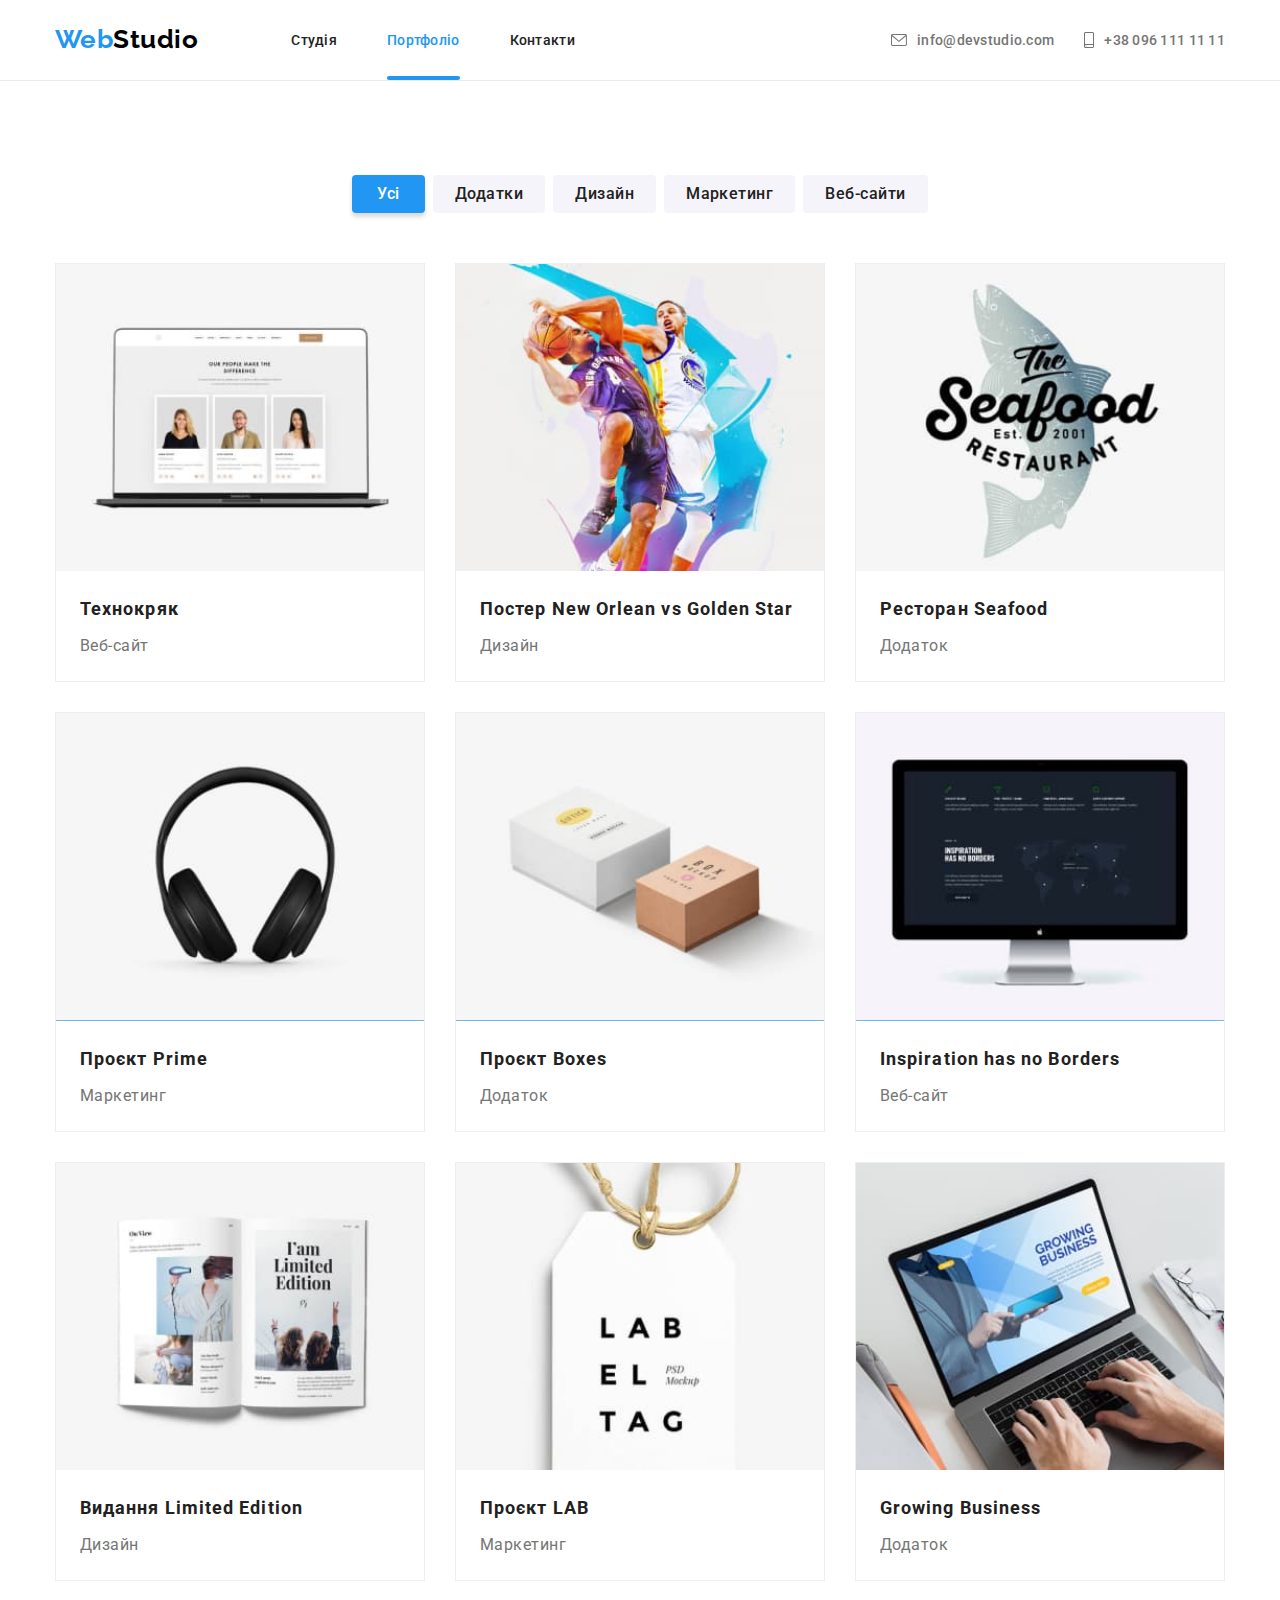
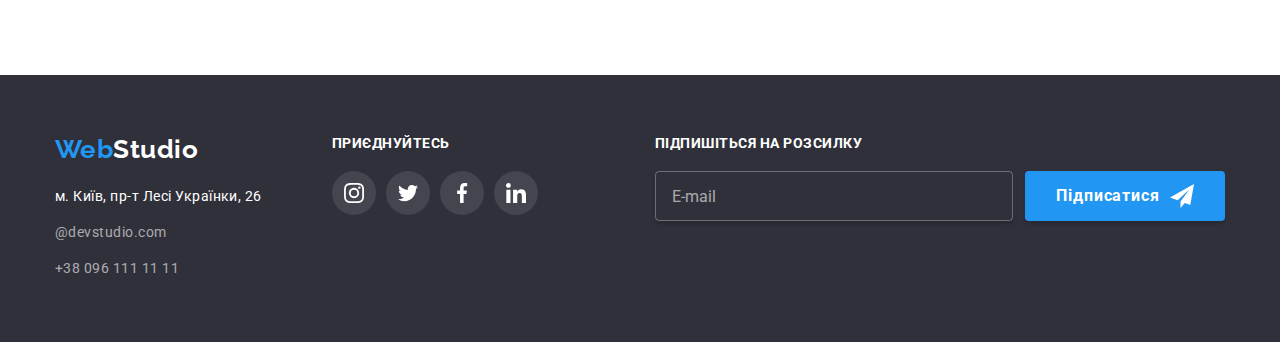
==== commit 6ae75db0: "Update portfolio.html" ====
--- a/portfolio.html
+++ b/portfolio.html
@@ -149,32 +149,31 @@
               <a class="benefits__link link" href="">
                 <div class="benefits__thumb">
                   <picture class="benefits__picture">
-                    <sourse
+                    <source
                       srcset="
                      ./images/mobile/img(2-1)-M.jpg     1x,
                       ./images/mobile/img(2-1)-2x-M.jpg  2x"
                       media="(max-width: 767px)"
                     />
-                    <sourse
+                    <source
                       srcset="
                       ./images/tab/img(2-1)-T.jpg        1x,
                      ./images/tab/img(2-1)-2x-T.jpg     2x"
                       media="(min-width: 768px)"
                     />
-                    <sourse
+                    <source
                       srcset="
                       ./images/desktop/img(2-1)-D.jpg    1x,
                       ./images/desktop/img(2-1)-2x-D.jpg 2x"
                       media="(min-width: 1200px)"
                     />
+                    <img
+                      class="benefits__image"
+                      src="./images/mobile/img(2-1)-M.jpg"
+                      alt="Веб-сайт"
+                      width="370"
+                    />
                   </picture>
-
-                  <img
-                    class="benefits__image"
-                    src="./images/mobile/img(2-1)-M.jpg"
-                    alt="Веб-сайт"
-                    width="370"
-                  />
                   <p class="benefits__thumb-text">
                     Ресурс пропонує комплексні пропозиції з різним рівнем
                     функціоналу та сервісів. Все це дозволить відвідувачу
@@ -191,15 +190,17 @@
               <a class="benefits__link link" href="">
                 <div class="benefits__thumb">
                   <picture class="benefits__picture">
-                    <sourse
+                    <source
                       srcset="
                   ./images/mobile/img(2-2)-M.jpg     1x,
                   ./images/mobile/img(2-2)-2x-M.jpg  2x"
                       media="(max-width: 767px)"
-                      <source
-                      srcset="
-                  ./images/tab/img(2-2)-T.jpg        1x,
-                  ./images/tab/img(2-2)-2x-T.jpg     2x"
+                    />
+                    <source
+                      srcset="
+                        ./images/tab/img(2-2)-T.jpg    1x,
+                        ./images/tab/img(2-2)-2x-T.jpg 2x
+                      "
                       media="(min-width: 768px)"
                     />
                     <source
@@ -209,13 +210,14 @@
                       "
                       media="(min-width: 1200px)"
                     />
+
+                    <img
+                      class="benefits__image"
+                      src="./images/mobile/img(2-2)-M.jpg"
+                      alt="Дизайн"
+                      width="370"
+                    />
                   </picture>
-                  <img
-                    class="benefits__image"
-                    src="./images/mobile/img(2-2)-M.jpg"
-                    alt="Дизайн"
-                    width="370"
-                  />
 
                   <p class="benefits__thumb-text">
                     Ресурс пропонує комплексні пропозиції з різним рівнем
@@ -236,15 +238,17 @@
               <a class="benefits__link link" href="">
                 <div class="benefits__thumb">
                   <picture class="benefits__picture">
-                    <sourse
+                    <source
                       srcset="
                       ./images/mobile/img(2-3)-M.jpg     1x,
                       ./images/mobile/img(2-3)-2x-M.jpg  2x"
                       media="(max-width: 767px)"
-                      <source
-                      srcset="
-                      ./images/tab/img(2-3)-T.jpg        1x,
-                      ./images/tab/img(2-3)-2x-T.jpg     2x"
+                    />
+                    <source
+                      srcset="
+                        ./images/tab/img(2-3)-T.jpg    1x,
+                        ./images/tab/img(2-3)-2x-T.jpg 2x
+                      "
                       media="(min-width: 768px)"
                     />
                     <source
@@ -254,14 +258,14 @@
                       "
                       media="(min-width: 1200px)"
                     />
+
+                    <img
+                      class="benefits__image"
+                      src="./images/mobile/img(2-3)-M.jpg"
+                      alt="Додаток"
+                      width="370"
+                    />
                   </picture>
-
-                  <img
-                    class="benefits__image"
-                    src="./images/mobile/img(2-3)-M.jpg"
-                    alt="Додаток"
-                    width="370"
-                  />
                   <p class="benefits__thumb-text">
                     Ресурс пропонує комплексні пропозиції з різним рівнем
                     функціоналу та сервісів. Все це дозволить відвідувачу
@@ -279,15 +283,17 @@
               <a class="benefits__link link" href="">
                 <div class="benefits__thumb">
                   <picture class="benefits__picture">
-                    <sourse
+                    <source
                       srcset="
                       ./images/mobile/img(2-4)-M.jpg     1x,
                       ./images/mobile/img(2-4)-2x-M.jpg  2x"
                       media="(max-width: 767px)"
-                      <source
-                      srcset="
-                      ./images/tab/img(2-4)-T.jpg        1x,
-                      ./images/tab/img(2-4)-2x-T.jpg     2x"
+                    />
+                    <source
+                      srcset="
+                        ./images/tab/img(2-4)-T.jpg    1x,
+                        ./images/tab/img(2-4)-2x-T.jpg 2x
+                      "
                       media="(min-width: 768px)"
                     />
                     <source
@@ -297,14 +303,14 @@
                       "
                       media="(min-width: 1200px)"
                     />
+
+                    <img
+                      class="benefits__image"
+                      src="./images/mobile/img(2-4)-M.jpg"
+                      alt="Маркетинг"
+                      width="370"
+                    />
                   </picture>
-
-                  <img
-                    class="benefits__image"
-                    src="./images/mobile/img(2-4)-M.jpg"
-                    alt="Маркетинг"
-                    width="370"
-                  />
                   <p class="benefits__thumb-text">
                     Ресурс пропонує комплексні пропозиції з різним рівнем
                     функціоналу та сервісів. Все це дозволить відвідувачу
@@ -322,16 +328,18 @@
               <a class="benefits__link link" href="">
                 <div class="benefits__thumb">
                   <picture class="benefits__picture">
-                    <sourse
+                    <source
                       srcset="
                       ./images/mobile/img(2-5)-M.jpg     1x,
                       ./images/mobile/img(2-5)-2x-M.jpg  2x
                       "
                       media="(max-width: 767px)"
-                      <source
-                      srcset="
-                      ./images/tab/img(2-5)-T.jpg        1x,
-                      ./images/tab/img(2-5)-2x-T.jpg     2x"
+                    />
+                    <source
+                      srcset="
+                        ./images/tab/img(2-5)-T.jpg    1x,
+                        ./images/tab/img(2-5)-2x-T.jpg 2x
+                      "
                       media="(min-width: 768px)"
                     />
                     <source
@@ -341,14 +349,14 @@
                       "
                       media="(min-width: 1200px)"
                     />
+
+                    <img
+                      class="benefits__image"
+                      src="./images/mobile/img(2-5)-M.jpg"
+                      alt="Додаток"
+                      width="370"
+                    />
                   </picture>
-
-                  <img
-                    class="benefits__image"
-                    src="./images/mobile/img(2-5)-M.jpg"
-                    alt="Додаток"
-                    width="370"
-                  />
                   <p class="benefits__thumb-text">
                     Ресурс пропонує комплексні пропозиції з різним рівнем
                     функціоналу та сервісів. Все це дозволить відвідувачу
@@ -366,34 +374,31 @@
               <a class="benefits__link link" href="">
                 <div class="benefits__thumb">
                   <picture class="benefits__picture">
-                    <sourse
+                    <source
                       srcset="
                       ./images/mobile/img(2-6)-M.jpg     1x,
                       ./images/mobile/img(2-6)-2x-M.jpg  2x
                       "
-                      media="(max-width: 767px)"
-                      <source
-                      srcset="
-                      ./images/tab/img(2-6)-T.jpg        1x,
-                      ./images/tab/img(2-6)-2x-T.jpg     2x
-                     "
-                      media="(min-width: 768px)"
-                    />
+                      media="(max-width: 767px)" />
+                    <source
+                      srcset="
+                        ./images/tab/img(2-6)-T.jpg    1x,
+                        ./images/tab/img(2-6)-2x-T.jpg 2x
+                      "
+                      media="(min-width: 768px)" />
                     <source
                       srcset="
                         ./images/desktop/img(2-6)-D.jpg    1x,
                         ./images/desktop/img(2-6)-2x-D.jpg 2x
                       "
-                      media="(min-width: 1200px)"
-                    />
-                  </picture>
-
-                  <img
-                    class="benefits__image"
-                    src="./images/mobile/img(2-6)-M.jpg"
-                    alt="Веб-сайт"
-                    width="370"
-                  />
+                      media="(min-width: 1200px)" />
+
+                    <img
+                      class="benefits__image"
+                      src="./images/mobile/img(2-6)-M.jpg"
+                      alt="Веб-сайт"
+                      width="370"
+                  /></picture>
                   <p class="benefits__thumb-text">
                     Ресурс пропонує комплексні пропозиції з різним рівнем
                     функціоналу та сервісів. Все це дозволить відвідувачу
@@ -411,17 +416,18 @@
               <a class="benefits__link link" href="">
                 <div class="benefits__thumb">
                   <picture class="benefits__picture">
-                    <sourse
+                    <source
                       srcset="
                       ./images/mobile/img(2-7)-M.jpg     1x,
                       ./images/mobile/img(2-7)-2x-M.jpg  2x
                       "
                       media="(max-width: 767px)"
-                      <source
-                      srcset="
-                      ./images/tab/img(2-7)-T.jpg        1x,
-                      ./images/tab/img(2-7)-2x-T.jpg     2x,
-                     "
+                    />
+                    <source
+                      srcset="
+                        ./images/tab/img(2-7)-T.jpg    1x,
+                        ./images/tab/img(2-7)-2x-T.jpg 2x
+                      "
                       media="(min-width: 768px)"
                     />
                     <source
@@ -431,14 +437,14 @@
                       "
                       media="(min-width: 1200px)"
                     />
+
+                    <img
+                      class="benefits__image"
+                      src="./images/mobile/img(2-7)-M.jpg"
+                      alt="Дизайн"
+                      width="370"
+                    />
                   </picture>
-
-                  <img
-                    class="benefits__image"
-                    src="./images/mobile/img(2-7)-M.jpg"
-                    alt="Дизайн"
-                    width="370"
-                  />
                   <p class="benefits__thumb-text">
                     Ресурс пропонує комплексні пропозиції з різним рівнем
                     функціоналу та сервісів. Все це дозволить відвідувачу
@@ -456,32 +462,30 @@
               <a class="benefits__link link" href="">
                 <div class="benefits__thumb">
                   <picture class="benefits__picture">
-                    <sourse
+                    <source
                       srcset="
                       ./images/mobile/img(2-8)-M.jpg     1x,
                       ./images/mobile/img(2-8)-2x-M.jpg  2x"
-                      media="(max-width: 767px)"
-                      <source
-                      srcset="
-                      ./images/tab/img(2-8)-T.jpg        1x,
-                      ./images/tab/img(2-8)-2x-T.jpg     2x"
-                      media="(min-width: 768px)"
-                    />
+                      media="(max-width: 767px)" />
+                    <source
+                      srcset="
+                        ./images/tab/img(2-8)-T.jpg    1x,
+                        ./images/tab/img(2-8)-2x-T.jpg 2x
+                      "
+                      media="(min-width: 768px)" />
                     <source
                       srcset="
                         ./images/desktop/img(2-8)-D.jpg    1x,
                         ./images/desktop/img(2-8)-2x-D.jpg 2x
                       "
-                      media="(min-width: 1200px)"
-                    />
-                  </picture>
-
-                  <img
-                    class="benefits__image"
-                    src="./images/mobile/img(2-8)-M.jpg"
-                    alt="Маркетинг"
-                    width="370"
-                  />
+                      media="(min-width: 1200px)" />
+
+                    <img
+                      class="benefits__image"
+                      src="./images/mobile/img(2-8)-M.jpg"
+                      alt="Маркетинг"
+                      width="370"
+                  /></picture>
                   <p class="benefits__thumb-text">
                     Ресурс пропонує комплексні пропозиції з різним рівнем
                     функціоналу та сервісів. Все це дозволить відвідувачу
@@ -499,36 +503,30 @@
               <a class="benefits__link link" href="">
                 <div class="benefits__thumb">
                   <picture class="benefits__picture">
-                    <sourse
+                    <source
                       srcset="
                       ./images/mobile/img(2-9)-M.jpg     1x,
-                      ./images/mobile/img(2-9)-2x-M.jpg  2x,
-                     
-                      "
-                      media="(max-width: 767px)"
-                      <source
-                      srcset="
-                      ./images/tab/img(2-9)-T.jpg        1x,
-                      ./images/tab/img(2-9)-2x-T.jpg     2x,
-                     
-                     "
-                      media="(min-width: 768px)"
-                    />
+                      ./images/mobile/img(2-9)-2x-M.jpg  2x"
+                      media="(max-width: 767px)" />
+                    <source
+                      srcset="
+                        ./images/tab/img(2-9)-T.jpg    1x,
+                        ./images/tab/img(2-9)-2x-T.jpg 2x
+                      "
+                      media="(min-width: 768px)" />
                     <source
                       srcset="
                         ./images/desktop/img(2-9)-D.jpg    1x,
                         ./images/desktop/img(2-9)-2x-D.jpg 2x
                       "
-                      media="(min-width: 1200px)"
-                    />
-                  </picture>
-
-                  <img
-                    class="benefits__image"
-                    src="./images/mobile/img(2-9)-M.jpg"
-                    alt="Додаток"
-                    width="370"
-                  />
+                      media="(min-width: 1200px)" />
+
+                    <img
+                      class="benefits__image"
+                      src="./images/mobile/img(2-9)-M.jpg"
+                      alt="Додаток"
+                      width="370"
+                  /></picture>
                   <p class="benefits__thumb-text">
                     Ресурс пропонує комплексні пропозиції з різним рівнем
                     функціоналу та сервісів. Все це дозволить відвідувачу
